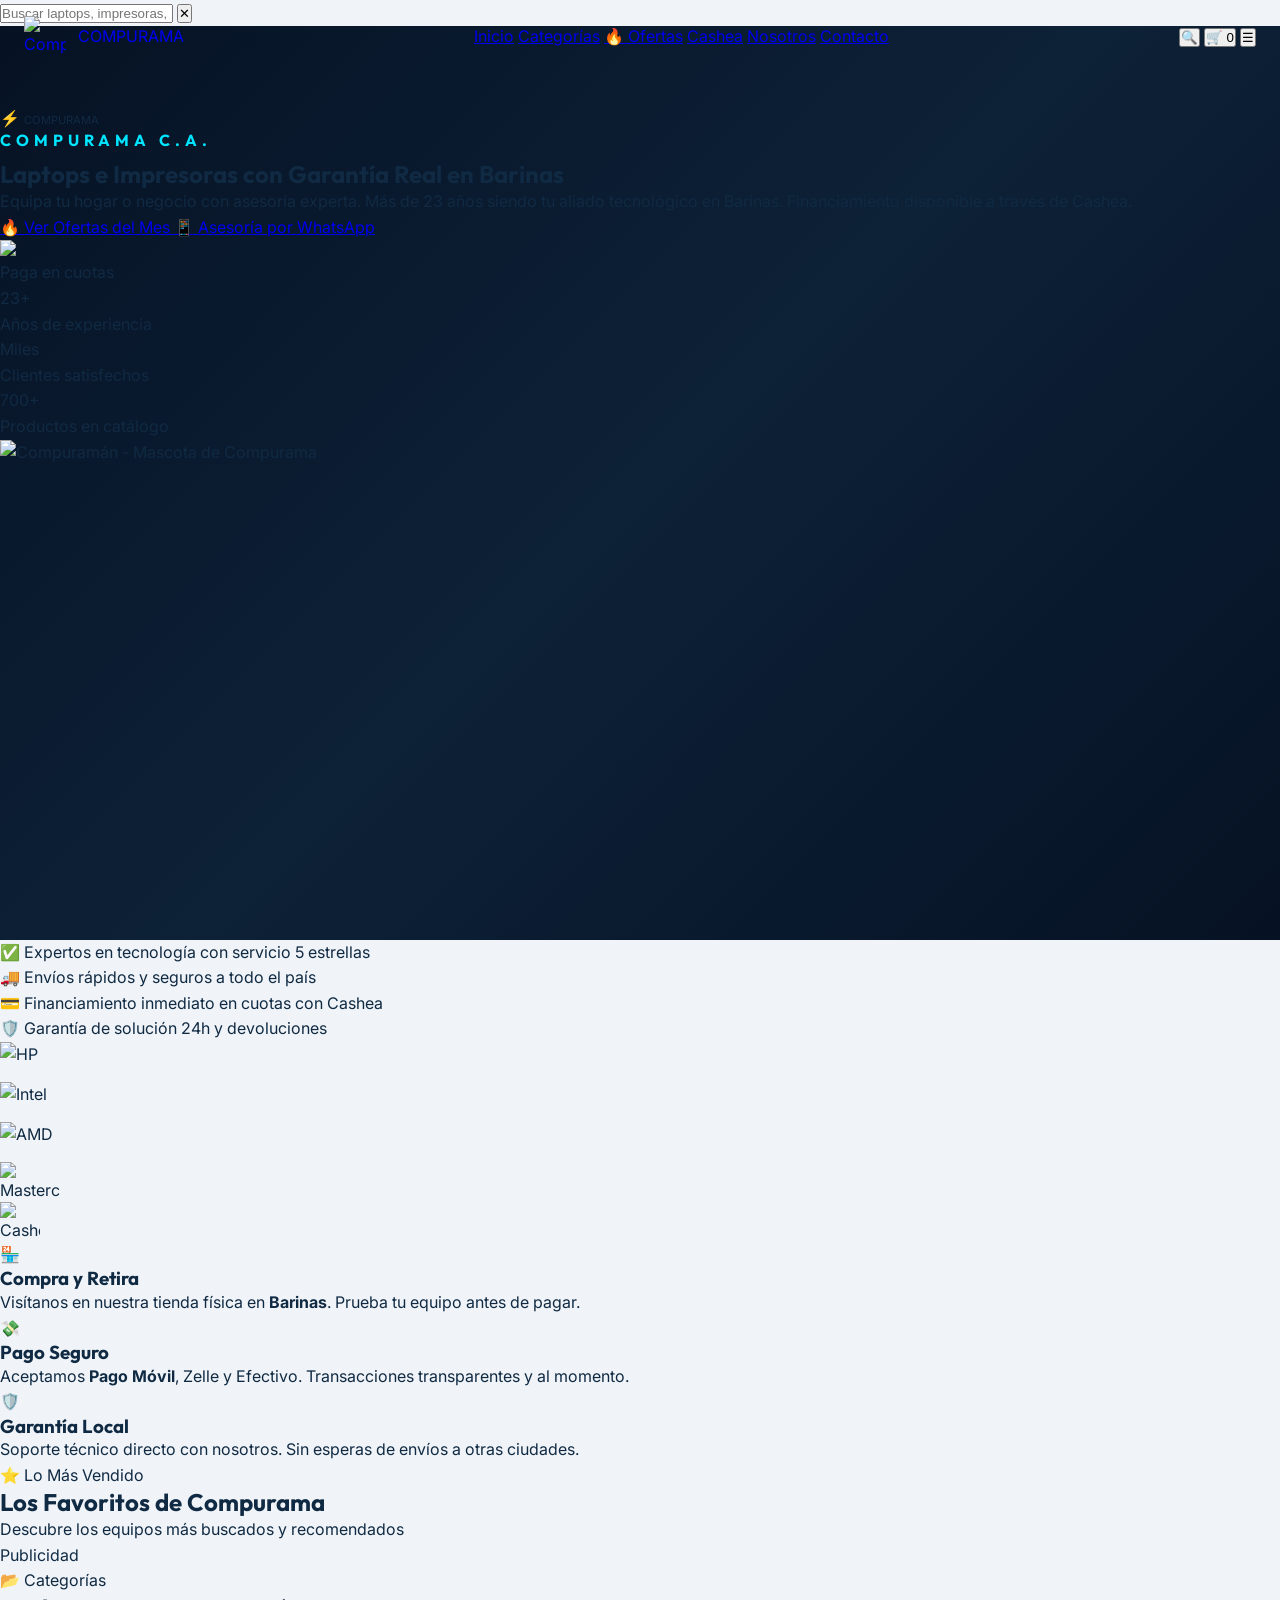
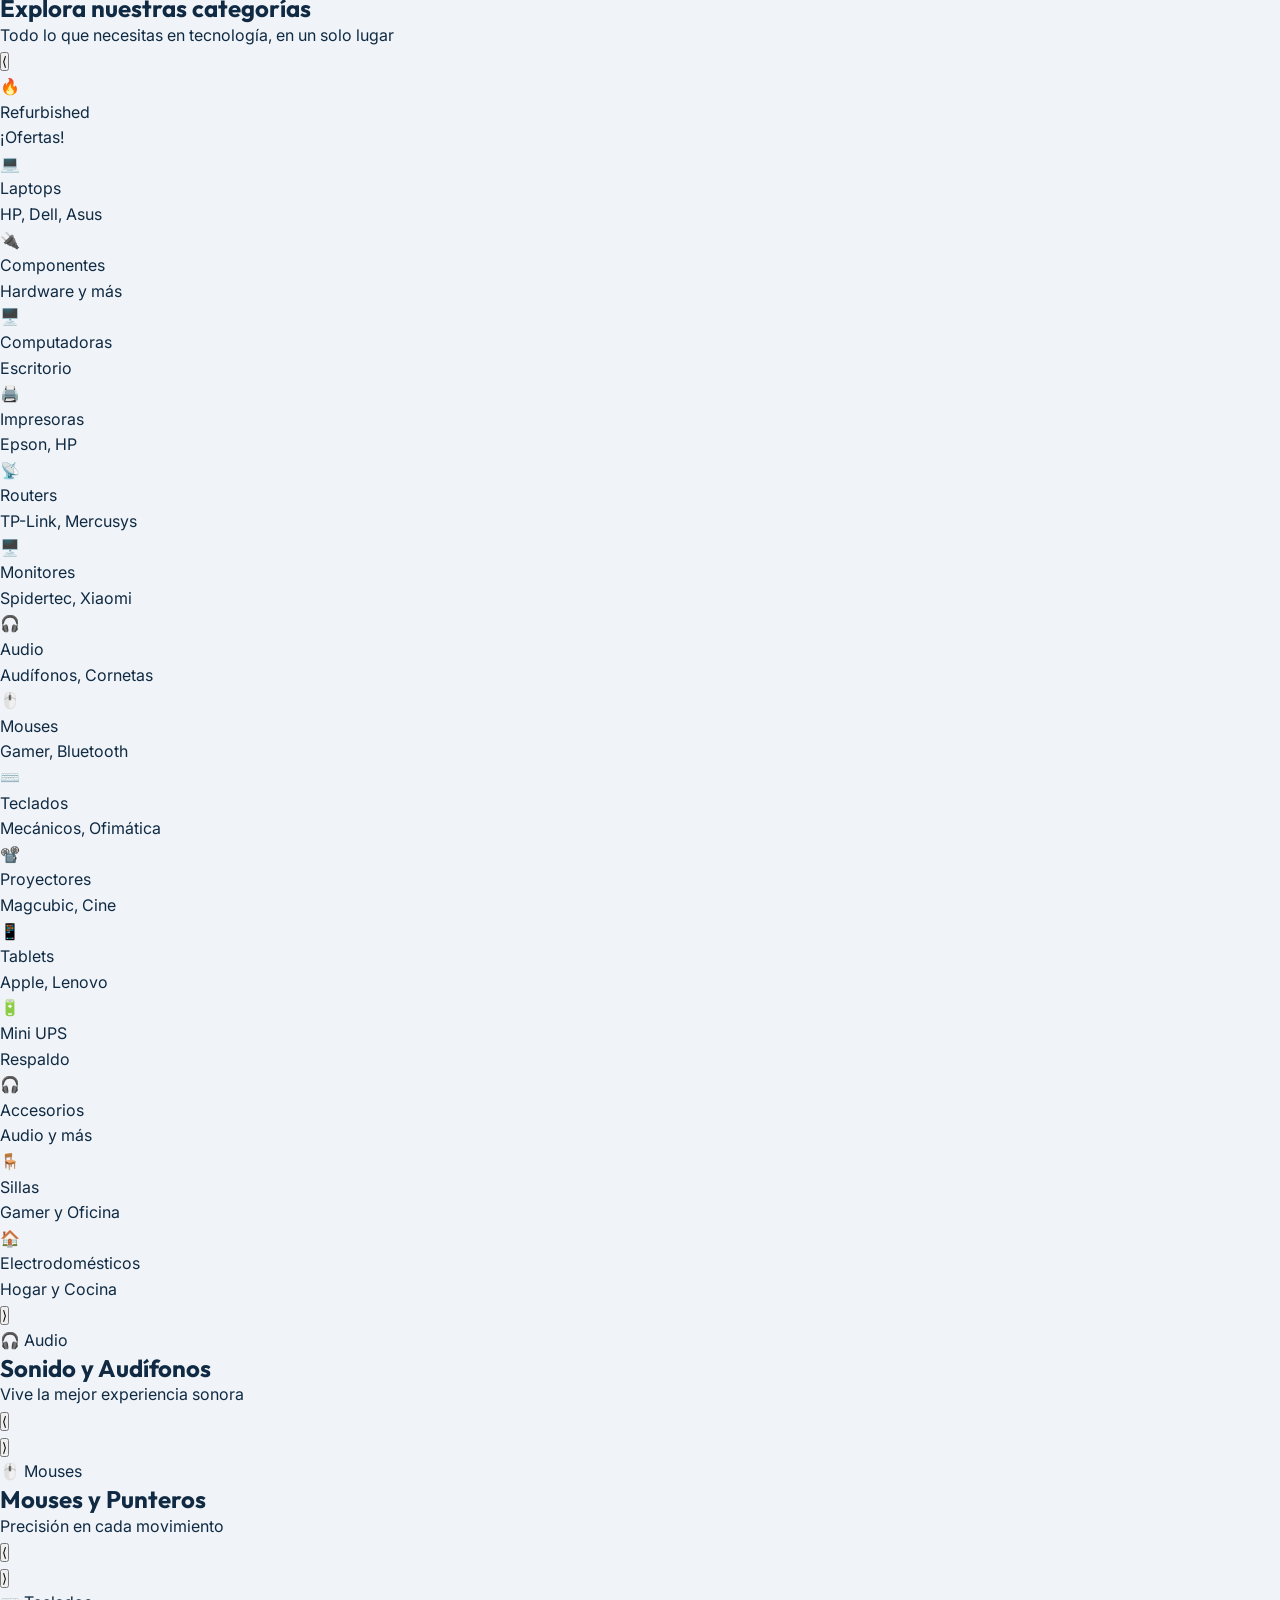
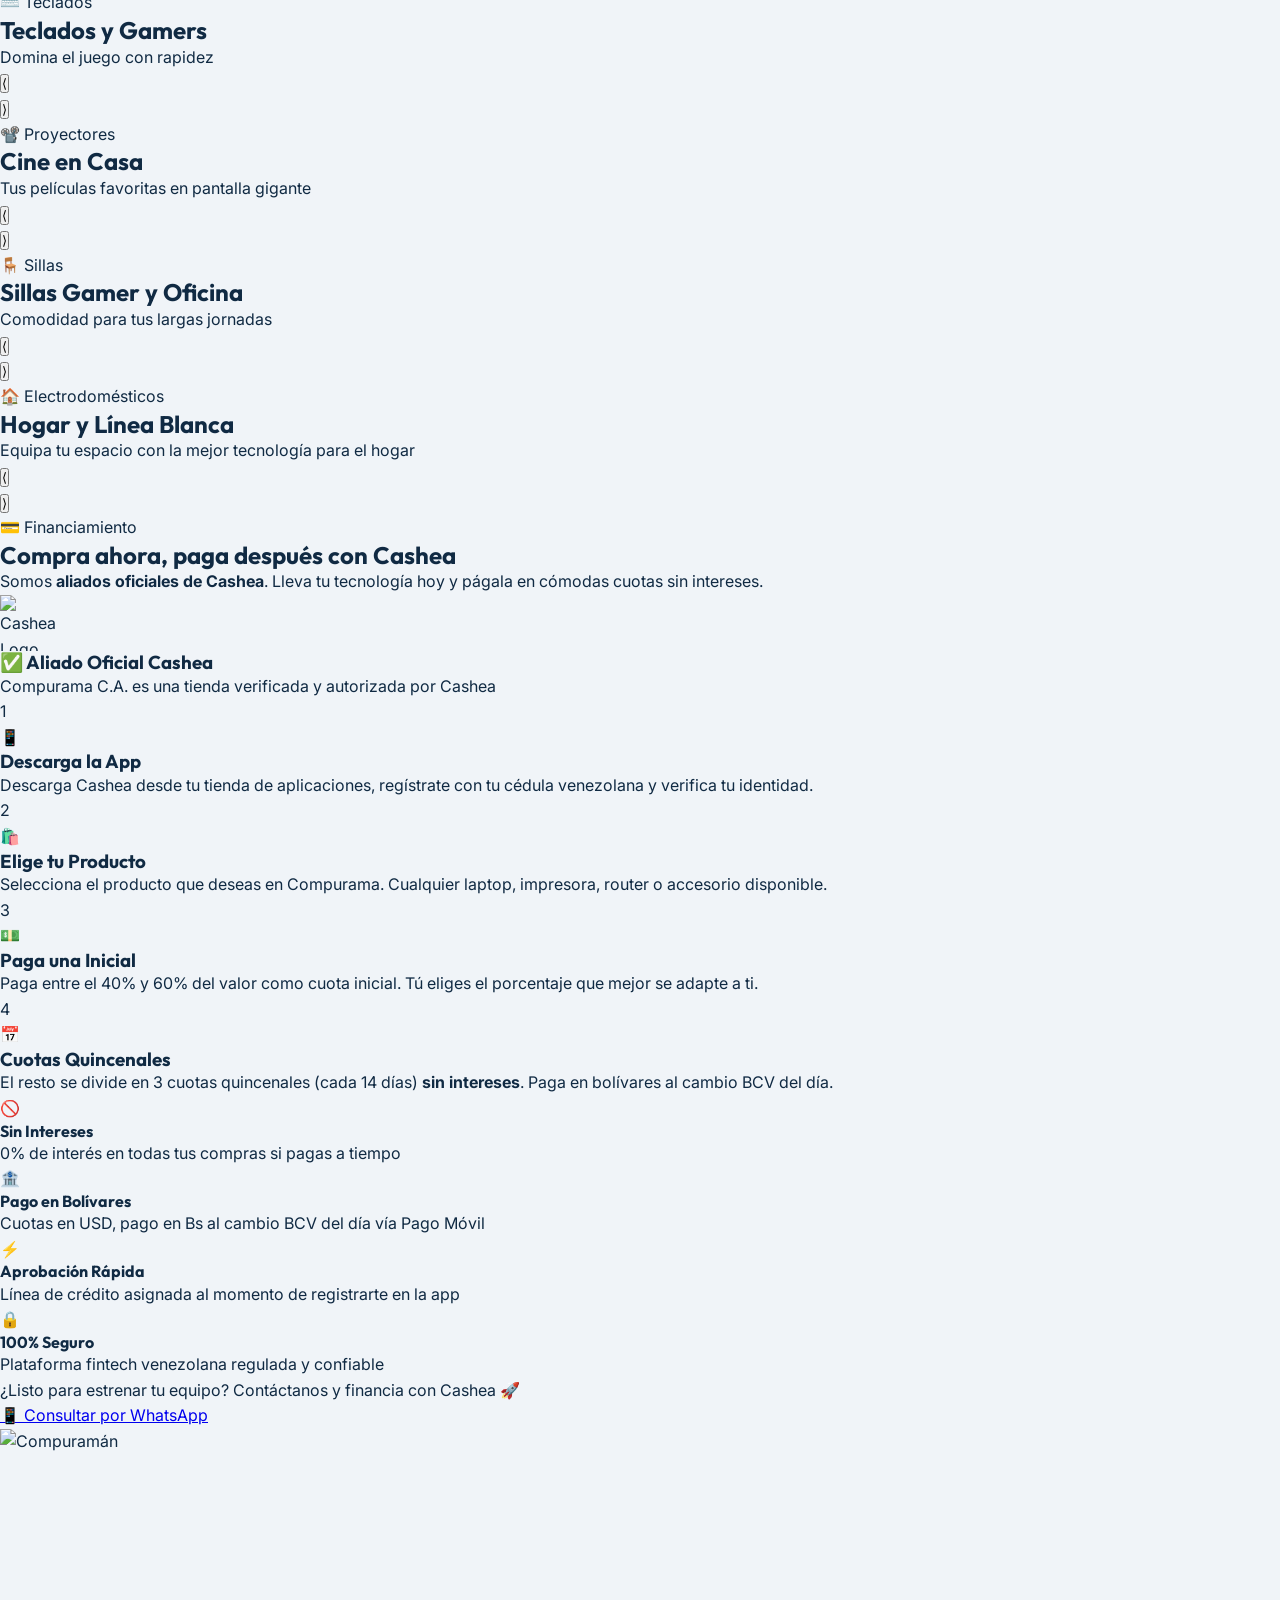
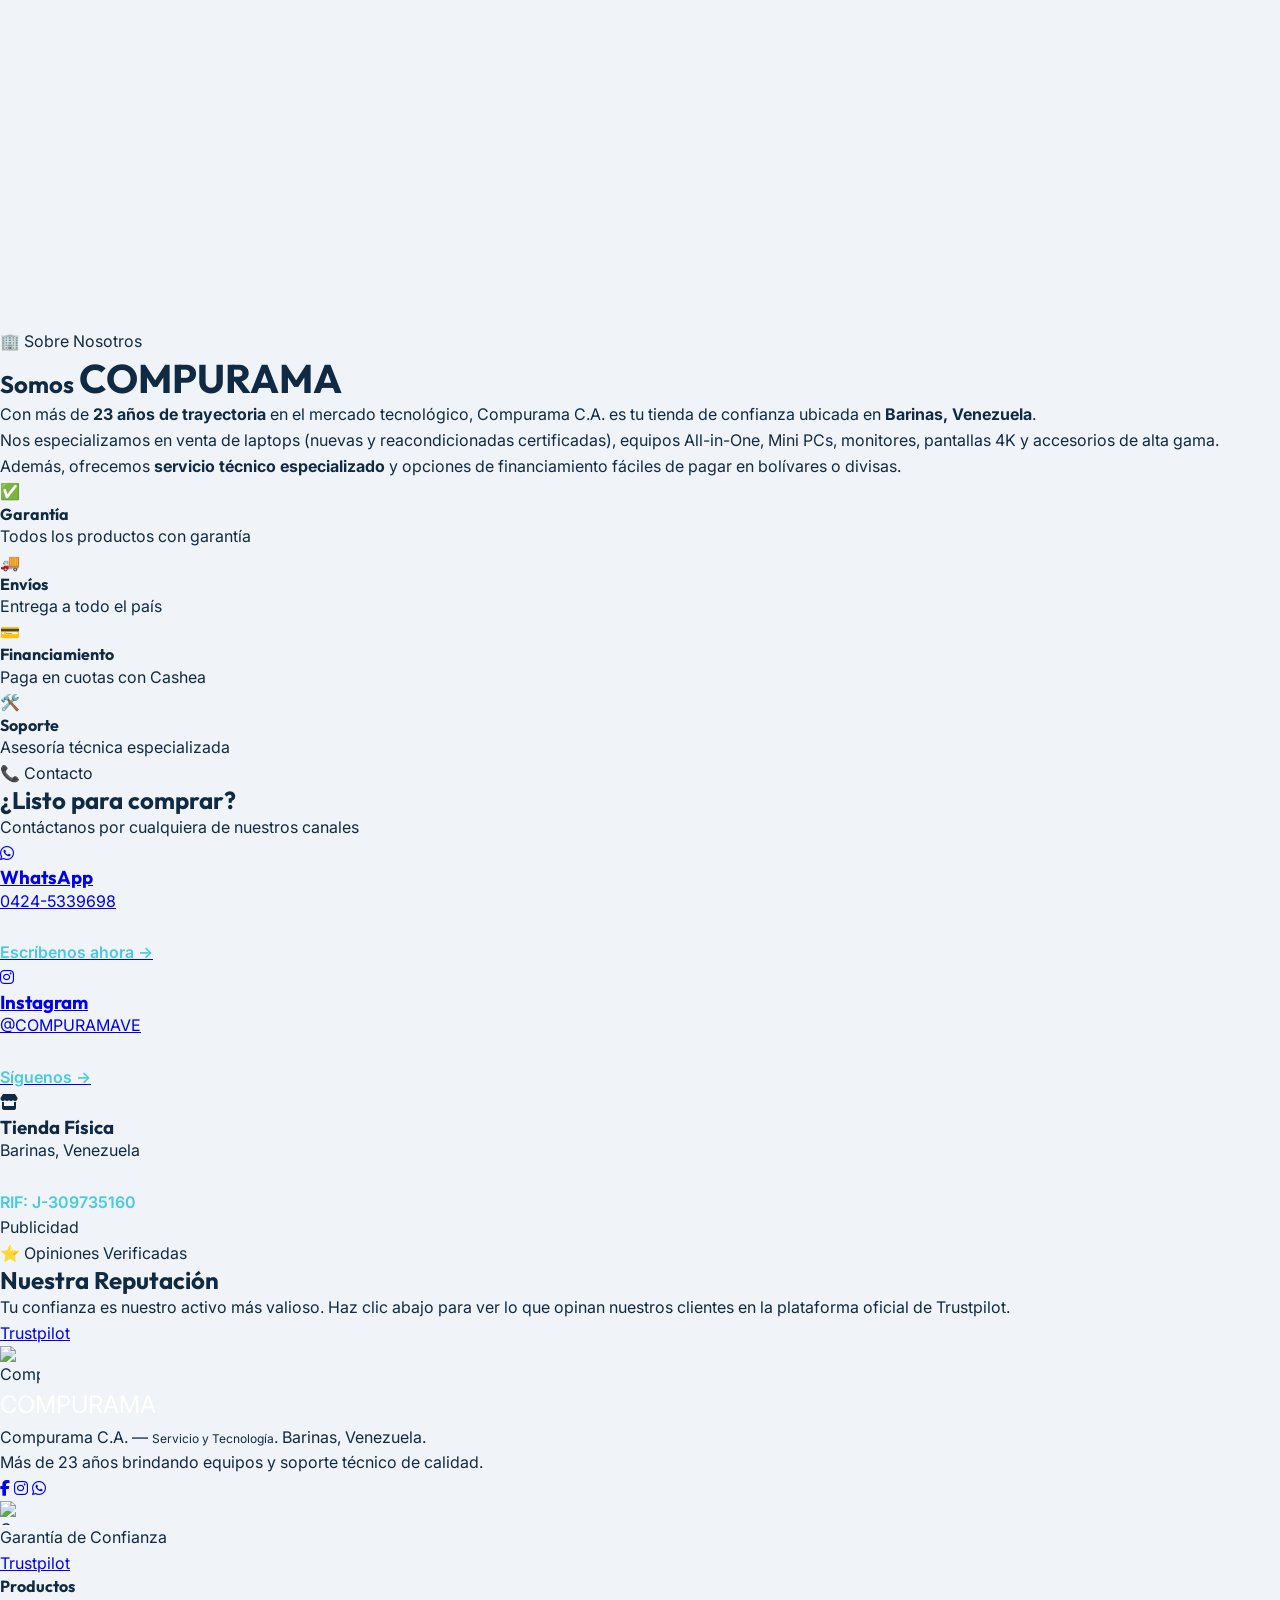
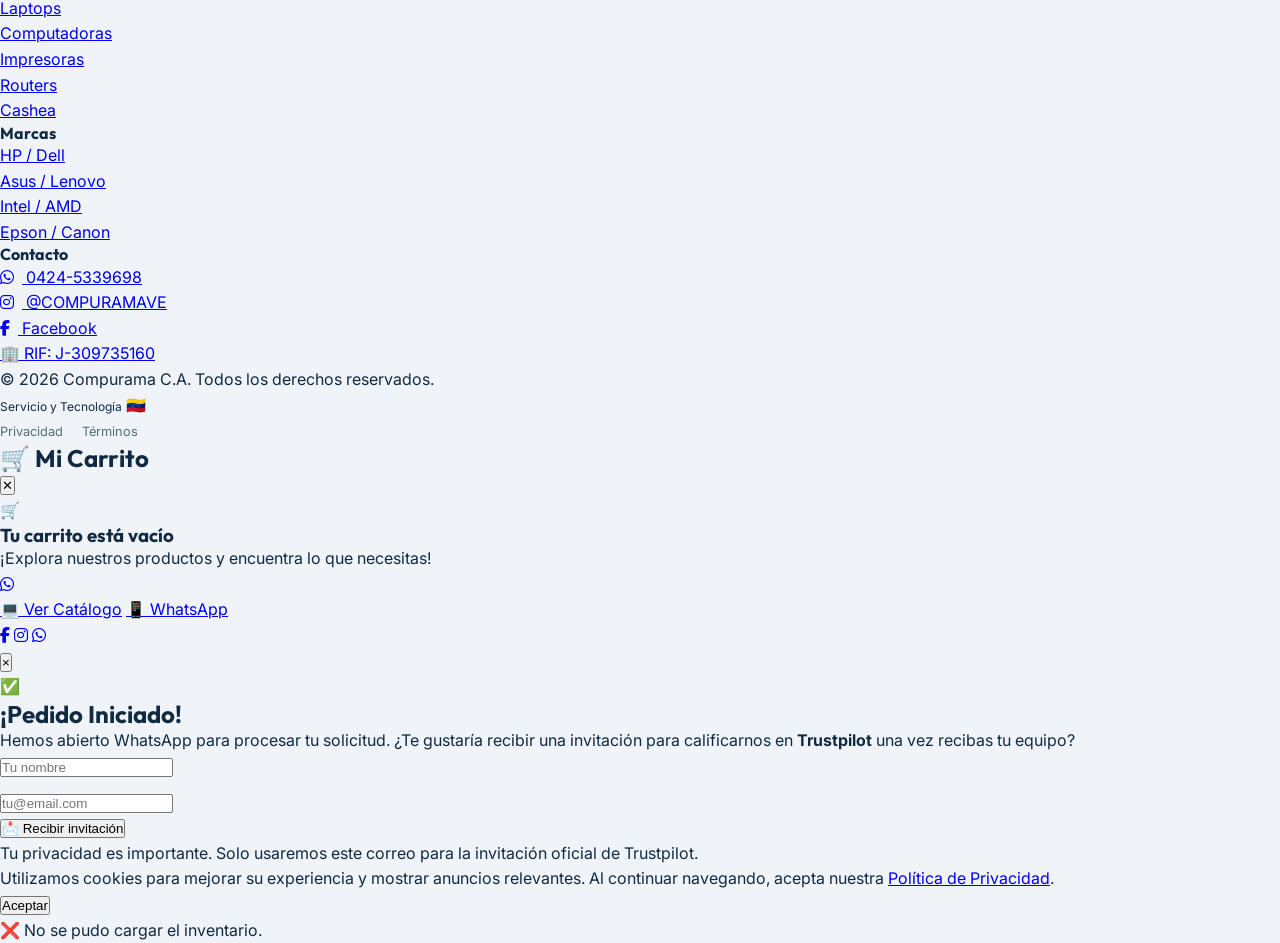
==== index.html @ 6e1dac06 "Eliminar opcion de Armar PC" ====
<!DOCTYPE html>
<html lang="es">

<head>
  <meta charset="UTF-8">
  <meta name="google-adsense-account" content="ca-pub-1525892082687811">
  <meta name="viewport" content="width=device-width, initial-scale=1.0">

  <!-- Preconnect: Speed optimization -->
  <link rel="preconnect" href="https://fonts.googleapis.com">
  <link rel="preconnect" href="https://fonts.gstatic.com" crossorigin>
  <link rel="preconnect" href="https://docs.google.com">
  <link rel="dns-prefetch" href="https://www.googletagmanager.com">
  <link rel="dns-prefetch" href="https://cdnjs.cloudflare.com">

  <title>Compurama C.A. | Laptops, Impresoras y Tecnología en Barinas</title>

  <!-- HTTPS is enforced by GitHub Pages — no JS redirect needed -->

  <meta name="description"
    content="Compurama C.A. - Tienda de tecnología en Barinas, Venezuela. Laptops, impresoras, routers y accesorios con garantía. Financiamiento con Cashea.">
  <meta name="keywords"
    content="Compurama, laptops Barinas, impresoras Venezuela, routers, tecnología, laptops reacondicionadas, Cashea Barinas, servicio técnico computadoras, tienda tecnología Barinas">
  <meta name="author" content="Compurama C.A.">
  <meta name="geo.region" content="VE-E">
  <meta name="geo.placename" content="Barinas">
  <meta name="theme-color" content="#061224">

  <!-- Open Graph / Social Media -->
  <meta property="og:type" content="website">
  <meta property="og:url" content="https://compuramave.github.io/inicio/">
  <meta property="og:title" content="Compurama C.A. | Laptops, Impresoras y Tecnología en Barinas">
  <meta property="og:description"
    content="Laptops, impresoras y financiamiento Cashea. Tu aliado tecnológico en Barinas, Venezuela.">
  <meta property="og:image" content="https://compuramave.github.io/inicio/media/logo.png">
  <meta property="og:locale" content="es_VE">
  <meta property="og:site_name" content="Compurama C.A.">

  <!-- SEO / Canonical / Language -->
  <link rel="canonical" href="https://compuramave.github.io/inicio/">
  <link rel="alternate" hreflang="es" href="https://compuramave.github.io/inicio/">
  <meta name="robots" content="index, follow, max-image-preview:large">

  <!-- Schema.org / Local Business (Expanded) -->
  <script type="application/ld+json">
  {
    "@context": "https://schema.org",
    "@type": "LocalBusiness",
    "name": "Compurama C.A.",
    "alternateName": "Compurama",
    "description": "Tienda de tecnología en Barinas, Venezuela. Venta de laptops nuevas y reacondicionadas, impresoras, routers, monitores, tablets y accesorios. Financiamiento con Cashea y servicio técnico especializado.",
    "image": "https://compuramave.github.io/inicio/media/logo.png",
    "@id": "https://compuramave.github.io/inicio/",
    "url": "https://compuramave.github.io/inicio/",
    "telephone": "+584245339698",
    "priceRange": "$$",
    "currenciesAccepted": "USD, VES",
    "paymentAccepted": "Efectivo, Pago Móvil, Cashea, Mastercard",
    "openingHours": "Mo-Fr 08:00-17:00, Sa 08:00-12:00",
    "areaServed": {
      "@type": "Country",
      "name": "Venezuela"
    },
    "address": {
      "@type": "PostalAddress",
      "streetAddress": "Barinas",
      "addressLocality": "Barinas",
      "addressRegion": "Barinas",
      "addressCountry": "VE"
    },
    "geo": {
      "@type": "GeoCoordinates",
      "latitude": 8.6226,
      "longitude": -70.2339
    },
    "sameAs": [
      "https://instagram.com/compuramave",
      "https://wa.me/584245339698"
    ]
  }
  </script>

  <!-- Schema.org / WebSite with SearchAction -->
  <script type="application/ld+json">
  {
    "@context": "https://schema.org",
    "@type": "WebSite",
    "name": "Compurama C.A.",
    "url": "https://compuramave.github.io/inicio/",
    "potentialAction": {
      "@type": "SearchAction",
      "target": "https://compuramave.github.io/inicio/?q={search_term_string}",
      "query-input": "required name=search_term_string"
    }
  }
  </script>

  <!-- Critical CSS: Inline above-the-fold styles for instant render -->
  <style>
    /* Inline critical: fonts fallback, loader, navbar, hero shell */
    :root {
      --primary: #061224;
      --accent: #0047AB;
      --cyan: #00E5FF;
      --cyan-light: #48cae4;
      --white: #ffffff;
      --gray-100: #f0f4f8;
      --gray-200: #d9e2ec;
      --gray-300: #bcccdc;
      --gray-500: #546e7a;
      --gradient-brand: linear-gradient(135deg, #0047AB 0%, #00E5FF 100%);
      --transition: all 0.3s cubic-bezier(0.4, 0, 0.2, 1);
    }
    *, *::before, *::after { box-sizing: border-box; margin: 0; padding: 0; }
    html { scroll-behavior: smooth; scroll-padding-top: 80px; }
    body { font-family: 'Inter', -apple-system, BlinkMacSystemFont, 'Segoe UI', sans-serif; background: var(--gray-100); color: #102a43; line-height: 1.6; overflow-x: hidden; }
    h1,h2,h3,h4,h5,h6 { font-family: 'Outfit', -apple-system, sans-serif; line-height: 1.2; }
    img { max-width: 100%; height: auto; display: block; }
    .global-loader { position: fixed; inset: 0; background: var(--white); z-index: 9999; display: flex; flex-direction: column; align-items: center; justify-content: center; gap: 20px; }
    .spinner { width: 50px; height: 50px; border: 5px solid var(--gray-200); border-top-color: var(--accent); border-radius: 50%; animation: spin 1s linear infinite; }
    @keyframes spin { to { transform: rotate(360deg); } }
    .global-loader p { color: #334e68; font-weight: 600; letter-spacing: 1px; }
    .navbar { position: fixed; top: 0; left: 0; width: 100%; z-index: 1000; background: transparent; transition: var(--transition); }
    .navbar .container { padding: 16px 24px; display: flex; align-items: center; justify-content: space-between; max-width: 1280px; margin: 0 auto; }
    .nav-logo { display: flex; align-items: center; gap: 12px; text-decoration: none; }
    .nav-logo img { height: 42px; }
    .hero { min-height: 100vh; display: flex; align-items: center; background: linear-gradient(135deg, var(--primary) 0%, #0d2137 50%, var(--primary) 100%); padding-top: 80px; }
  </style>

  <!-- Main stylesheet: loaded non-blocking with preload -->
  <link rel="preload" href="styles.css" as="style" onload="this.onload=null;this.rel='stylesheet'">
  <noscript><link rel="stylesheet" href="styles.css"></noscript>

  <link rel="icon" type="image/png" href="media/favicon.png">
  <link rel="apple-touch-icon" href="media/favicon.png">

  <!-- Google Fonts: Non-blocking preload (moved from CSS @import) -->
  <link rel="preload" href="https://fonts.googleapis.com/css2?family=Inter:wght@300;400;500;600;700;800;900&family=Outfit:wght@400;500;600;700;800&display=swap" as="style" onload="this.onload=null;this.rel='stylesheet'">
  <noscript><link rel="stylesheet" href="https://fonts.googleapis.com/css2?family=Inter:wght@300;400;500;600;700;800;900&family=Outfit:wght@400;500;600;700;800&display=swap"></noscript>

  <!-- FontAwesome: Deferred load (only used for ~5 footer icons) -->
  <link rel="preload" href="https://cdnjs.cloudflare.com/ajax/libs/font-awesome/6.5.1/css/all.min.css" as="style" onload="this.onload=null;this.rel='stylesheet'">
  <noscript><link rel="stylesheet" href="https://cdnjs.cloudflare.com/ajax/libs/font-awesome/6.5.1/css/all.min.css"></noscript>

  <!-- Google Analytics (async — non-blocking) -->
  <script async src="https://www.googletagmanager.com/gtag/js?id=G-2EP0XH6XEY"></script>
  <script>
    window.dataLayer = window.dataLayer || [];
    function gtag() { dataLayer.push(arguments); }
    gtag('js', new Date());
    gtag('config', 'G-2EP0XH6XEY');
  </script>

  <!-- Google AdSense: defer to not block rendering -->
  <script defer src="https://pagead2.googlesyndication.com/pagead/js/adsbygoogle.js?client=ca-pub-1525892082687811"
    crossorigin="anonymous"></script>
  <!-- Trustpilot Integration (JS Invitations) -->
  <script>
    (function(w,d,s,r,n){w.TrustpilotObject=n;w[n]=w[n]||function(){(w[n].q=w[n].q||[]).push(arguments)};
      a=d.createElement(s);a.async=1;a.src=r;a.type='text/java'+s;f=d.getElementsByTagName(s)[0];
      f.parentNode.insertBefore(a,f)})(window,document,'script', 'https://invitejs.trustpilot.com/tp.min.js', 'tp');
      tp('register', 'd6ALY1O827zoCVwF');
  </script>

  <!-- Trustpilot Bootstrap (Widgets) -->
  <script type="text/javascript" src="//widget.trustpilot.com/bootstrap/v5/tp.widget.bootstrap.min.js" async></script>
</head>

<body>

  <!-- Noscript fallback for SEO crawlers -->
  <noscript>
    <div style="padding:40px;text-align:center;font-family:sans-serif;">
      <h1>Compurama C.A. — Laptops, Impresoras y Tecnología en Barinas</h1>
      <p>Venta de laptops, impresoras, routers y accesorios tecnológicos en Barinas, Venezuela. Financiamiento con
        Cashea.</p>
      <p>Contacto: <a href="https://wa.me/584245339698">0424-5339698</a> | <a
          href="https://instagram.com/compuramave">@compuramave</a></p>
    </div>
  </noscript>


  <!-- ===== SEARCH BAR ===== -->
  <div class="search-bar">
    <div class="container" style="position: relative;">
      <input type="text" placeholder="Buscar laptops, impresoras, marcas..." id="search-input">
      <button class="search-close">✕</button>
      <div id="search-results" class="search-results"></div>
    </div>
  </div>

  <!-- ===== GLOBAL LOADER ===== -->
  <div id="loader" class="global-loader">
    <div class="spinner"></div>
    <p>Cargando inventario actualizado...</p>
  </div>

  <!-- ===== NAVBAR ===== -->
  <nav class="navbar" id="navbar">
    <div class="container">
      <a href="#" class="nav-logo">
        <img src="media/logo.png" alt="Compurama Logo" width="42" height="42">
        <span class="brand-name font-primary">COMPURAMA</span>
      </a>
      <div class="nav-links" id="nav-links">
        <a href="#inicio" class="active">Inicio</a>
        <a href="#categorias">Categorías</a>

        <a href="#cat-refurbished" class="nav-ofertas" onclick="trackEvent('click_ofertas')">🔥 Ofertas</a>
        <a href="#cashea">Cashea</a>
        <a href="#nosotros">Nosotros</a>
        <a href="#contacto">Contacto</a>
      </div>
      <div class="nav-actions">
        <button class="search-toggle" title="Buscar">🔍</button>
        <button class="cart-toggle" title="Carrito">
          🛒
          <span class="cart-count">0</span>
        </button>
        <button class="mobile-toggle" aria-label="Menú">☰</button>
      </div>
    </div>
  </nav>

  <main>
    <div id="view-main">

    <!-- ===== HERO ===== -->
    <section class="hero" id="inicio">
      <div class="container">
        <div class="hero-grid">
          <div class="hero-content">
            <div class="hero-badge">
              <span>⚡</span> <span class="font-secondary" style="font-size:0.7rem; margin-right:4px;">COMPURAMA</span>
            </div>
            <h1>
              <span class="font-primary"
                style="color: var(--cyan); display: block; font-size: 1rem; letter-spacing: 5px; margin-bottom: 10px;">COMPURAMA
                C.A.</span>
              Laptops e Impresoras con
              <span class="gradient-text">Garantía Real</span>
              en Barinas
            </h1>
            <p>
              Equipa tu hogar o negocio con asesoría experta. Más de 23 años siendo tu aliado tecnológico en Barinas.
              Financiamiento disponible a través de Cashea.
            </p>
            <div class="hero-buttons">
              <a href="#destacados" class="btn btn-primary">
                🔥 Ver Ofertas del Mes
              </a>
              <a href="https://wa.me/584245339698?text=Hola%20Compurama!%20Necesito%20asesor%C3%ADa%20sobre%20un%20equipo"
                target="_blank" class="btn btn-outline" onclick="trackEvent('whatsapp_contact', { location: 'hero' })">
                📱 Asesoría por WhatsApp
              </a>
              <div class="cashea-hero-badge">
                <img src="media/cashea logo.jpg" alt="Cashea" width="20" height="20">
                <span>Paga en cuotas</span>
              </div>
            </div>

            <div class="hero-stats">
              <div class="stat-item">
                <div class="stat-number">23+</div>
                <div class="stat-label">Años de experiencia</div>
              </div>
              <div class="stat-item">
                <div class="stat-number">Miles</div>
                <div class="stat-label">Clientes satisfechos</div>
              </div>
              <div class="stat-item">
                <div class="stat-number">700+</div>
                <div class="stat-label">Productos en catálogo</div>
              </div>
            </div>
          </div>
          <div class="hero-image">
            <img src="media/compuraman mascota fondo blanco.png" alt="Compuramán - Mascota de Compurama"
              width="400" height="500" fetchpriority="high">
          </div>
        </div>
      </div>
    </section>

    <!-- ===== TRUST BAR ===== -->
    <section class="trust-bar">
      <div class="container">
        <div class="trust-items">
          <div class="trust-item"><span class="trust-icon">✅</span> Expertos en tecnología con servicio 5 estrellas
          </div>
          <div class="trust-item"><span class="trust-icon">🚚</span> Envíos rápidos y seguros a todo el país</div>
          <div class="trust-item"><span class="trust-icon">💳</span> Financiamiento inmediato en cuotas con Cashea</div>
          <div class="trust-item"><span class="trust-icon">🛡️</span> Garantía de solución 24h y devoluciones</div>
        </div>
      </div>
    </section>

    <!-- ===== BRAND PARTNERS ===== -->
    <section class="brand-partners reveal">
      <div class="container">
        <div class="partners-flex">
          <img src="media/hp logo.png" alt="HP" title="HP Partner" loading="lazy" width="60" height="40" decoding="async">
          <img src="media/intel logo.png" alt="Intel" title="Intel Technology" loading="lazy" width="60" height="40" decoding="async">
          <img src="media/amd logo.png" alt="AMD" title="AMD Partner" loading="lazy" width="60" height="40" decoding="async">
          <img src="media/Mastercard-logo.svg.png" alt="Mastercard" title="Pagos con Mastercard" loading="lazy" width="60" height="40" decoding="async">
          <img src="media/cashea logo.jpg" alt="Cashea" title="Financiamiento con Cashea" loading="lazy" width="40" height="40" decoding="async">
        </div>
      </div>
    </section>

    <!-- ===== TRUST PROCESS SECTION ===== -->
    <section class="trust-process reveal">
      <div class="container">
        <div class="process-grid">
          <div class="process-card">
            <div class="process-icon">🏪</div>
            <h3>Compra y Retira</h3>
            <p>Visítanos en nuestra tienda física en <strong>Barinas</strong>. Prueba tu equipo antes de pagar.</p>
          </div>
          <div class="process-card">
            <div class="process-icon">💸</div>
            <h3>Pago Seguro</h3>
            <p>Aceptamos <strong>Pago Móvil</strong>, Zelle y Efectivo. Transacciones transparentes y al momento.</p>
          </div>
          <div class="process-card">
            <div class="process-icon">🛡️</div>
            <h3>Garantía Local</h3>
            <p>Soporte técnico directo con nosotros. Sin esperas de envíos a otras ciudades.</p>
          </div>
        </div>
      </div>
    </section>

    <!-- ===== FEED PRINCIPAL (SOPA DE PRODUCTOS) ===== -->
    <section class="products" id="feed-principal">
      <div class="container">
        <div class="section-header reveal">
          <div class="section-tag">⭐ Lo Más Vendido</div>
          <h2>Los Favoritos de Compurama</h2>
          <p>Descubre los equipos más buscados y recomendados</p>
        </div>
        <div class="products-grid" id="home-feed-grid">
          <!-- Products injected by JS -->
        </div>
      </div>
    </section>

    <!-- ===== ESPACIO PUBLICITARIO 1 ===== -->
    <section class="ad-banner-section">
      <div class="container">
        <span class="ad-label">Publicidad</span>
        <ins class="adsbygoogle" style="display:block" data-ad-client="ca-pub-1525892082687811"
          data-ad-slot="TU_CODIGO_AQUI" data-ad-format="auto" data-full-width-responsive="true"></ins>
        <script>
          (adsbygoogle = window.adsbygoogle || []).push({});
        </script>
      </div>
    </section>

    <!-- ===== CATEGORIES ===== -->
    <section class="categories" id="categorias">
      <div class="container">
        <div class="section-header reveal">
          <div class="section-tag">📂 Categorías</div>
          <h2>Explora nuestras categorías</h2>
          <p>Todo lo que necesitas en tecnología, en un solo lugar</p>
        </div>
        <div class="carousel-container reveal">
          <button class="carousel-btn prev-btn" aria-label="Anterior">⟨</button>
          <div class="carousel-track-wrapper">
            <div class="carousel-track">
              <div class="category-card" onclick="scrollToSection('refurbished')">
                <div class="category-icon category-icon-fire">🔥</div>
                <span class="category-title">Refurbished</span>
                <p>¡Ofertas!</p>
              </div>
              <div class="category-card" onclick="scrollToSection('laptops')">
                <div class="category-icon">💻</div>
                <span class="category-title">Laptops</span>
                <p>HP, Dell, Asus</p>
              </div>

              <div class="category-card" onclick="scrollToSection('componentes')">
                <div class="category-icon">🔌</div>
                <span class="category-title">Componentes</span>
                <p>Hardware y más</p>
              </div>
              <div class="category-card" onclick="scrollToSection('pc')">
                <div class="category-icon">🖥️</div>
                <span class="category-title">Computadoras</span>
                <p>Escritorio</p>
              </div>
              <div class="category-card" onclick="scrollToSection('impresoras')">
                <div class="category-icon">🖨️</div>
                <span class="category-title">Impresoras</span>
                <p>Epson, HP</p>
              </div>
              <div class="category-card" onclick="scrollToSection('routers')">
                <div class="category-icon">📡</div>
                <span class="category-title">Routers</span>
                <p>TP-Link, Mercusys</p>
              </div>
              <div class="category-card" onclick="scrollToSection('monitores')">
                <div class="category-icon">🖥️</div>
                <span class="category-title">Monitores</span>
                <p>Spidertec, Xiaomi</p>
              </div>
              <div class="category-card" onclick="scrollToSection('audio')">
                <div class="category-icon">🎧</div>
                <span class="category-title">Audio</span>
                <p>Audífonos, Cornetas</p>
              </div>
              <div class="category-card" onclick="scrollToSection('mouses')">
                <div class="category-icon">🖱️</div>
                <span class="category-title">Mouses</span>
                <p>Gamer, Bluetooth</p>
              </div>
              <div class="category-card" onclick="scrollToSection('teclados')">
                <div class="category-icon">⌨️</div>
                <span class="category-title">Teclados</span>
                <p>Mecánicos, Ofimática</p>
              </div>
              <div class="category-card" onclick="scrollToSection('proyectores')">
                <div class="category-icon">📽️</div>
                <span class="category-title">Proyectores</span>
                <p>Magcubic, Cine</p>
              </div>
              <div class="category-card" onclick="scrollToSection('tablets')">
                <div class="category-icon">📱</div>
                <span class="category-title">Tablets</span>
                <p>Apple, Lenovo</p>
              </div>
              <div class="category-card" onclick="scrollToSection('ups')">
                <div class="category-icon">🔋</div>
                <span class="category-title">Mini UPS</span>
                <p>Respaldo</p>
              </div>
              <div class="category-card" onclick="scrollToSection('accesorios')">
                <div class="category-icon">🎧</div>
                <span class="category-title">Accesorios</span>
                <p>Audio y más</p>
              </div>
              <div class="category-card" onclick="scrollToSection('sillas')">
                <div class="category-icon">🪑</div>
                <span class="category-title">Sillas</span>
                <p>Gamer y Oficina</p>
              </div>
              <div class="category-card" onclick="scrollToSection('electrodomesticos')">
                <div class="category-icon">🏠</div>
                <span class="category-title">Electrodomésticos</span>
                <p>Hogar y Cocina</p>
              </div>
            </div>
          </div>
          <button class="carousel-btn next-btn" aria-label="Siguiente">⟩</button>
        </div>
      </div>
    </section>

    </section>

    <!-- ===== CASHEA SECTION ===== -->
    <!-- ===== AUDIO ===== -->
    <section class="products" id="audio">
      <div class="container">
        <div class="section-header reveal">
          <div class="section-tag">🎧 Audio</div>
          <h2>Sonido y Audífonos</h2>
          <p>Vive la mejor experiencia sonora</p>
        </div>
        <div class="carousel-container reveal">
          <button class="carousel-btn prev-btn" aria-label="Anterior">⟨</button>
          <div class="carousel-track-wrapper">
            <div class="carousel-track" data-section="audio"></div>
          </div>
          <button class="carousel-btn next-btn" aria-label="Siguiente">⟩</button>
        </div>
      </div>
    </section>

    <!-- ===== MOUSES ===== -->
    <section class="products products-dark" id="mouses">
      <div class="container">
        <div class="section-header reveal">
          <div class="section-tag">🖱️ Mouses</div>
          <h2>Mouses y Punteros</h2>
          <p>Precisión en cada movimiento</p>
        </div>
        <div class="carousel-container reveal">
          <button class="carousel-btn prev-btn" aria-label="Anterior">⟨</button>
          <div class="carousel-track-wrapper">
            <div class="carousel-track" data-section="mouses"></div>
          </div>
          <button class="carousel-btn next-btn" aria-label="Siguiente">⟩</button>
        </div>
      </div>
    </section>

    <!-- ===== TECLADOS ===== -->
    <section class="products" id="teclados">
      <div class="container">
        <div class="section-header reveal">
          <div class="section-tag">⌨️ Teclados</div>
          <h2>Teclados y Gamers</h2>
          <p>Domina el juego con rapidez</p>
        </div>
        <div class="carousel-container reveal">
          <button class="carousel-btn prev-btn" aria-label="Anterior">⟨</button>
          <div class="carousel-track-wrapper">
            <div class="carousel-track" data-section="teclados"></div>
          </div>
          <button class="carousel-btn next-btn" aria-label="Siguiente">⟩</button>
        </div>
      </div>
    </section>

    <!-- ===== PROYECTORES ===== -->
    <section class="products products-dark" id="proyectores">
      <div class="container">
        <div class="section-header reveal">
          <div class="section-tag">📽️ Proyectores</div>
          <h2>Cine en Casa</h2>
          <p>Tus películas favoritas en pantalla gigante</p>
        </div>
        <div class="carousel-container reveal">
          <button class="carousel-btn prev-btn" aria-label="Anterior">⟨</button>
          <div class="carousel-track-wrapper">
            <div class="carousel-track" data-section="proyectores"></div>
          </div>
          <button class="carousel-btn next-btn" aria-label="Siguiente">⟩</button>
        </div>
      </div>
    </section>

    <!-- ===== SILLAS ===== -->
    <section class="products" id="sillas">
      <div class="container">
        <div class="section-header reveal">
          <div class="section-tag">🪑 Sillas</div>
          <h2>Sillas Gamer y Oficina</h2>
          <p>Comodidad para tus largas jornadas</p>
        </div>
        <div class="carousel-container reveal">
          <button class="carousel-btn prev-btn" aria-label="Anterior">⟨</button>
          <div class="carousel-track-wrapper">
            <div class="carousel-track" data-section="sillas"></div>
          </div>
          <button class="carousel-btn next-btn" aria-label="Siguiente">⟩</button>
        </div>
      </div>
    </section>

    <!-- ===== ELECTRODOMESTICOS ===== -->
    <section class="products products-dark" id="electrodomesticos">
      <div class="container">
        <div class="section-header reveal">
          <div class="section-tag">🏠 Electrodomésticos</div>
          <h2>Hogar y Línea Blanca</h2>
          <p>Equipa tu espacio con la mejor tecnología para el hogar</p>
        </div>
        <div class="carousel-container reveal">
          <button class="carousel-btn prev-btn" aria-label="Anterior">⟨</button>
          <div class="carousel-track-wrapper">
            <div class="carousel-track" data-section="electrodomesticos"></div>
          </div>
          <button class="carousel-btn next-btn" aria-label="Siguiente">⟩</button>
        </div>
      </div>
    </section>

    <section class="cashea-section" id="cashea">
      <div class="container">
        <div class="section-header reveal">
          <div class="section-tag cashea-tag">💳 Financiamiento</div>
          <h2>Compra ahora, paga después con <span class="gradient-text-cashea">Cashea</span></h2>
          <p>Somos <strong>aliados oficiales de Cashea</strong>. Lleva tu tecnología hoy y págala en cómodas cuotas sin
            intereses.</p>
        </div>

        <div class="cashea-partner-badge reveal">
          <img src="media/cashea logo.jpg" alt="Cashea Logo" width="56" height="56" loading="lazy" decoding="async">
          <div>
            <h3>✅ Aliado Oficial Cashea</h3>
            <p>Compurama C.A. es una tienda verificada y autorizada por Cashea</p>
          </div>
        </div>

        <div class="cashea-how-grid">
          <div class="cashea-step reveal">
            <div class="cashea-step-number">1</div>
            <div class="cashea-step-icon">📱</div>
            <h3>Descarga la App</h3>
            <p>Descarga Cashea desde tu tienda de aplicaciones, regístrate con tu cédula venezolana y verifica tu
              identidad.</p>
          </div>
          <div class="cashea-step reveal">
            <div class="cashea-step-number">2</div>
            <div class="cashea-step-icon">🛍️</div>
            <h3>Elige tu Producto</h3>
            <p>Selecciona el producto que deseas en Compurama. Cualquier laptop, impresora, router o accesorio
              disponible.
            </p>
          </div>
          <div class="cashea-step reveal">
            <div class="cashea-step-number">3</div>
            <div class="cashea-step-icon">💵</div>
            <h3>Paga una Inicial</h3>
            <p>Paga entre el 40% y 60% del valor como cuota inicial. Tú eliges el porcentaje que mejor se adapte a ti.
            </p>
          </div>
          <div class="cashea-step reveal">
            <div class="cashea-step-number">4</div>
            <div class="cashea-step-icon">📅</div>
            <h3>Cuotas Quincenales</h3>
            <p>El resto se divide en 3 cuotas quincenales (cada 14 días) <strong>sin intereses</strong>. Paga en
              bolívares
              al cambio BCV del día.</p>
          </div>
        </div>

        <div class="cashea-features reveal">
          <div class="cashea-feature">
            <span class="cashea-feature-icon">🚫</span>
            <h4>Sin Intereses</h4>
            <p>0% de interés en todas tus compras si pagas a tiempo</p>
          </div>
          <div class="cashea-feature">
            <span class="cashea-feature-icon">🏦</span>
            <h4>Pago en Bolívares</h4>
            <p>Cuotas en USD, pago en Bs al cambio BCV del día vía Pago Móvil</p>
          </div>
          <div class="cashea-feature">
            <span class="cashea-feature-icon">⚡</span>
            <h4>Aprobación Rápida</h4>
            <p>Línea de crédito asignada al momento de registrarte en la app</p>
          </div>
          <div class="cashea-feature">
            <span class="cashea-feature-icon">🔒</span>
            <h4>100% Seguro</h4>
            <p>Plataforma fintech venezolana regulada y confiable</p>
          </div>
        </div>

        <div class="cashea-cta reveal">
          <p>¿Listo para estrenar tu equipo? Contáctanos y financia con Cashea 🚀</p>
          <a href="https://wa.me/584245339698?text=Hola%20Compurama!%20Me%20interesa%20comprar%20con%20Cashea"
            target="_blank" class="btn btn-primary"
            onclick="trackEvent('cashea_click', { location: 'cashea_section' })">
            📱 Consultar por WhatsApp
          </a>
        </div>
      </div>
    </section>

    <!-- ===== ABOUT ===== -->
    <section class="about" id="nosotros">
      <div class="container">
        <div class="about-grid">
          <div class="about-image reveal">
            <img src="media/compuraman mascota fondo blanco.png" alt="Compuramán" loading="lazy" width="400" height="500" decoding="async">
          </div>
          <div class="about-content reveal">
            <div class="section-tag">🏢 Sobre Nosotros</div>
            <h2>Somos <span class="gradient-text font-primary"
                style="text-transform:uppercase; font-size: 2.5rem;">COMPURAMA</span></h2>
            <p>
              Con más de <strong>23 años de trayectoria</strong> en el mercado tecnológico, Compurama C.A. es tu tienda
              de
              confianza ubicada en <strong>Barinas, Venezuela</strong>.
            </p>
            <p>
              Nos especializamos en venta de laptops (nuevas y reacondicionadas certificadas), equipos All-in-One, Mini
              PCs, monitores, pantallas 4K y accesorios de alta gama. Además, ofrecemos <strong>servicio técnico
                especializado</strong> y opciones de financiamiento fáciles de pagar en bolívares o divisas.
            </p>
            <div class="about-features">
              <div class="feature-item">
                <div class="feature-icon">✅</div>
                <div>
                  <h4>Garantía</h4>
                  <p>Todos los productos con garantía</p>
                </div>
              </div>
              <div class="feature-item">
                <div class="feature-icon">🚚</div>
                <div>
                  <h4>Envíos</h4>
                  <p>Entrega a todo el país</p>
                </div>
              </div>
              <div class="feature-item">
                <div class="feature-icon">💳</div>
                <div>
                  <h4>Financiamiento</h4>
                  <p>Paga en cuotas con Cashea</p>
                </div>
              </div>
              <div class="feature-item">
                <div class="feature-icon">🛠️</div>
                <div>
                  <h4>Soporte</h4>
                  <p>Asesoría técnica especializada</p>
                </div>
              </div>
            </div>
          </div>
        </div>
      </div>
    </section>

    <!-- ===== CONTACT ===== -->
    <section class="contact" id="contacto">
      <div class="container">
        <div class="section-header reveal">
          <div class="section-tag">📞 Contacto</div>
          <h2>¿Listo para comprar?</h2>
          <p>Contáctanos por cualquiera de nuestros canales</p>
        </div>
        <div class="contact-grid">
          <a href="https://wa.me/584245339698?text=Hola%20Compurama!" target="_blank" class="contact-card reveal"
            onclick="trackEvent('whatsapp_contact', { location: 'contact_section' })">
            <div class="contact-card-icon"><i class="fab fa-whatsapp"></i></div>
            <h3>WhatsApp</h3>
            <p>0424-5339698</p>
            <br><span style="color:var(--cyan-light);font-weight:600;">Escríbenos ahora →</span>
          </a>
          <a href="https://instagram.com/compuramave" target="_blank" class="contact-card reveal"
            onclick="trackEvent('social_click', { platform: 'instagram', location: 'contact_section' })">
            <div class="contact-card-icon"><i class="fab fa-instagram"></i></div>
            <h3>Instagram</h3>
            <p>@COMPURAMAVE</p>
            <br><span style="color:var(--cyan-light);font-weight:600;">Síguenos →</span>
          </a>
          <div class="contact-card reveal">
            <div class="contact-card-icon"><i class="fas fa-store"></i></div>
            <h3>Tienda Física</h3>
            <p>Barinas, Venezuela</p>
            <br><span style="color:var(--cyan-light);font-weight:600;">RIF: J-309735160</span>
          </div>
        </div>
      </div>
    </section>

    <!-- ===== ESPACIO PUBLICITARIO 3 ===== -->
    <section class="ad-banner-section">
      <div class="container">
        <span class="ad-label">Publicidad</span>
        <ins class="adsbygoogle" style="display:block" data-ad-client="ca-pub-1525892082687811"
          data-ad-slot="TU_CODIGO_AQUI" data-ad-format="auto" data-full-width-responsive="true"></ins>
        <script>
          (adsbygoogle = window.adsbygoogle || []).push({});
        </script>
      </div>
    </section>

    </div><!-- End #view-main -->

        <!-- ===== VIEW: CATEGORY (SPA) ===== -->
    <div id="view-category" style="display: none; padding-bottom: 100px; min-height: 80vh; background: var(--gray-100);">
      <section class="products" style="padding-top: 100px;">
        <div class="container">
          <div class="builder-nav-header" style="margin-bottom: 20px;">
            <button class="btn btn-outline" onclick="window.location.hash = ''" style="color: var(--primary); border-color: var(--gray-300);">
              ← Volver al Inicio
            </button>
          </div>
          <div class="section-header reveal">
            <div class="section-tag" id="cat-view-tag">📂 Categoría</div>
            <h2 id="cat-view-title">Cargando...</h2>
            <p id="cat-view-desc"></p>
          </div>
          <div class="products-toolbar reveal" id="cat-view-toolbar" style="display:none;">
             <!-- Filters injected by JS -->
          </div>
          <div class="products-grid" id="cat-view-grid">
             <!-- Products injected by JS -->
          </div>
        </div>
      </section>
    </div>

    <!-- ===== VIEW: SEARCH (SPA) ===== -->
    <div id="view-search" style="display: none; padding-bottom: 100px; min-height: 80vh; background: var(--gray-100);">
      <section class="products" style="padding-top: 100px;">
        <div class="container">
          <div class="builder-nav-header" style="margin-bottom: 20px;">
            <button class="btn btn-outline" onclick="window.location.hash = ''" style="color: var(--primary); border-color: var(--gray-300);">
              ← Volver al Inicio
            </button>
          </div>
          <div class="section-header reveal">
            <div class="section-tag">🔍 Búsqueda</div>
            <h2 id="search-view-title">Resultados de búsqueda</h2>
          </div>
          <div class="products-grid" id="search-view-grid">
             <!-- Products injected by JS -->
          </div>
        </div>
      </section>
    </div>

    <!-- ===== TRUSTPILOT REVIEWS SECTION ===== -->
    <section class="trustpilot-reviews reveal" id="opiniones">
      <div class="container">
        <div class="section-header">
          <div class="section-tag">⭐ Opiniones Verificadas</div>
          <h2>Nuestra Reputación</h2>
          <p>Tu confianza es nuestro activo más valioso. Haz clic abajo para ver lo que opinan nuestros clientes en la plataforma oficial de Trustpilot.</p>
        </div>
        <div class="trustpilot-collector-wrapper">
          <!-- TrustBox widget - Review Collector -->
          <div class="trustpilot-widget" data-locale="es-ES" data-template-id="56278e9abfbbba0bdcd568bc" data-businessunit-id="69f649ab26ee0044ffb39358" data-style-height="52px" data-style-width="100%" data-token="d82b22d1-0b61-4e5c-b86a-ab4fcfbeeb58">
            <a href="https://es.trustpilot.com/review/compuramave.github.io" target="_blank" rel="noopener">Trustpilot</a>
          </div>
        </div>
      </div>
    </section>

    <footer class="footer">
      <div class="container">
        <div class="footer-grid">
          <div class="footer-brand">
            <div class="footer-logo-box">
              <img src="media/logo.png" alt="Compurama" width="40" height="40" loading="lazy" decoding="async">
              <span class="brand-name font-primary" style="font-size: 1.5rem; color: #fff;">COMPURAMA</span>
            </div>
            <p>Compurama C.A. — <span class="font-secondary" style="font-size:0.75rem;">Servicio y Tecnología</span>.
              Barinas, Venezuela.<br>Más de 23 años brindando equipos y soporte técnico de calidad.</p>
            <div class="footer-social">
              <a href="https://www.facebook.com/profile.php?id=61551884969800" target="_blank" title="Facebook"><i
                  class="fab fa-facebook-f"></i></a>
              <a href="https://instagram.com/compuramave" target="_blank" title="Instagram"><i
                  class="fab fa-instagram"></i></a>
              <a href="https://wa.me/584245339698" target="_blank" title="WhatsApp"><i class="fab fa-whatsapp"></i></a>
              <div class="footer-cashea-wrapper" title="Cashea">
                <img src="media/cashea logo.jpg" alt="Cashea" class="footer-cashea" width="24" height="24" loading="lazy" decoding="async">
              </div>
            </div>
            
            <div class="footer-trustpilot">
              <span class="trustpilot-label">Garantía de Confianza</span>
              <!-- TrustBox widget - Review Collector -->
              <div class="trustpilot-widget" data-locale="es-ES" data-template-id="56278e9abfbbba0bdcd568bc" data-businessunit-id="69f649ab26ee0044ffb39358" data-style-height="52px" data-style-width="100%" data-token="d82b22d1-0b61-4e5c-b86a-ab4fcfbeeb58">
                <a href="https://es.trustpilot.com/review/compuramave.github.io" target="_blank" rel="noopener">Trustpilot</a>
              </div>
            </div>
          </div>
          <div>
            <h4>Productos</h4>
            <ul>
              <li><a href="#laptops">Laptops</a></li>
              <li><a href="#pc">Computadoras</a></li>
              <li><a href="#impresoras">Impresoras</a></li>
              <li><a href="#routers">Routers</a></li>
              <li><a href="#cashea">Cashea</a></li>
            </ul>
          </div>
          <div>
            <h4>Marcas</h4>
            <ul>
              <li><a href="#">HP / Dell</a></li>
              <li><a href="#">Asus / Lenovo</a></li>
              <li><a href="#">Intel / AMD</a></li>
              <li><a href="#">Epson / Canon</a></li>
            </ul>
          </div>
          <div>
            <h4>Contacto</h4>
            <ul>
              <li><a href="https://wa.me/584245339698" target="_blank"><i class="fab fa-whatsapp"
                    style="margin-right:8px;"></i> 0424-5339698</a></li>
              <li><a href="https://instagram.com/compuramave" target="_blank"><i class="fab fa-instagram"
                    style="margin-right:8px;"></i> @COMPURAMAVE</a></li>
              <li><a href="https://www.facebook.com/profile.php?id=61551884969800" target="_blank"><i
                    class="fab fa-facebook-f" style="margin-right:8px;"></i> Facebook</a></li>
              <li><a href="#">🏢 RIF: J-309735160</a></li>
            </ul>
          </div>
        </div>
        <div class="footer-bottom">
          <div class="footer-copyright">
            <p>© 2026 Compurama C.A. Todos los derechos reservados.</p>
            <p><span class="font-secondary" style="font-size:0.75rem;">Servicio y Tecnología</span> 🇻🇪</p>
          </div>
          <div class="footer-legal-links">
            <a href="privacidad.html"
              style="margin-right: 15px; color: var(--gray-500); text-decoration: none; font-size: 0.8rem;">Privacidad</a>
            <a href="terminos.html"
              style="color: var(--gray-500); text-decoration: none; font-size: 0.8rem;">Términos</a>
          </div>
        </div>
      </div>
    </footer>

  </main>

  <!-- ===== CART SIDEBAR ===== -->
  <div class="cart-overlay"></div>
  <div class="cart-sidebar">
    <div class="cart-header">
      <h2>🛒 Mi Carrito</h2>
      <button class="cart-close">✕</button>
    </div>
    <div class="cart-items">
      <div class="cart-empty">
        <span>🛒</span>
        <h3>Tu carrito está vacío</h3>
        <p>¡Explora nuestros productos y encuentra lo que necesitas!</p>
      </div>
    </div>
    <div class="cart-footer" style="display:none;">
      <div class="cart-total">
        <span>Total:</span>
        <span>$0.00</span>
      </div>
      <button class="btn-checkout" onclick="checkout()">
        📱 Pedir por WhatsApp
      </button>
    </div>
  </div>

  <!-- ===== PRODUCT MODAL ===== -->
  <div class="modal-overlay">
    <div class="product-modal"></div>
  </div>

  <!-- ===== WHATSAPP FLOAT ===== -->
  <a href="https://wa.me/584245339698?text=Hola%20Compurama!%20Me%20interesa%20un%20producto" target="_blank"
    class="whatsapp-float" title="Contáctanos por WhatsApp"
    onclick="trackEvent('whatsapp_contact', { location: 'floating_button' })">
    <i class="fab fa-whatsapp"></i>
  </a>

  <!-- ===== MOBILE STICKY CTA ===== -->
  <div class="mobile-sticky-cta">
    <a href="#laptops" class="sticky-btn sticky-btn-catalog"
      onclick="trackEvent('navigation_click', { section_id: 'laptops', location: 'sticky_cta' })">💻 Ver Catálogo</a>
    <a href="https://wa.me/584245339698?text=Hola%20Compurama!%20Me%20interesa%20un%20producto" target="_blank"
      class="sticky-btn sticky-btn-whatsapp" onclick="trackEvent('whatsapp_contact', { location: 'sticky_cta' })">📱
      WhatsApp</a>
  </div>



  <!-- ===== FLOATING SOCIAL FOLLOW ===== -->
  <div class="social-share-floating">
    <a href="https://www.facebook.com/profile.php?id=61551884969800" target="_blank" title="Síguenos en Facebook"
      class="share-fb"><i class="fab fa-facebook-f"></i></a>
    <a href="https://instagram.com/compuramave" target="_blank" title="Síguenos en Instagram" class="share-ig"><i
        class="fab fa-instagram"></i></a>
    <a href="https://wa.me/584245339698?text=Hola%20Compurama!%20Vengo%20desde%20la%20web" target="_blank"
      title="Escríbenos por WhatsApp" class="share-wa"><i class="fab fa-whatsapp"></i></a>
  </div>

  <!-- ===== SUCCESS MODAL (Trustpilot Invite) ===== -->
  <div class="success-modal-overlay" id="success-modal">
    <div class="success-modal">
      <button class="success-modal-close" onclick="closeSuccessModal()">&times;</button>
      <div class="success-icon">✅</div>
      <h2>¡Pedido Iniciado!</h2>
      <p>Hemos abierto WhatsApp para procesar tu solicitud. ¿Te gustaría recibir una invitación para calificarnos en <strong>Trustpilot</strong> una vez recibas tu equipo?</p>
      
      <form id="trustpilot-form" onsubmit="handleTrustpilotSubmit(event)">
        <div class="input-group">
          <input type="text" id="customer-name" placeholder="Tu nombre" required>
        </div>
        <div class="input-group" style="margin-top: 10px;">
          <input type="email" id="customer-email" placeholder="tu@email.com" required>
        </div>
        <button type="submit" class="btn-trustpilot-submit">
          📩 Recibir invitación
        </button>
      </form>
      <p class="trustpilot-note">Tu privacidad es importante. Solo usaremos este correo para la invitación oficial de Trustpilot.</p>
    </div>
  </div>

  <!-- ===== COOKIE CONSENT BANNER ===== -->
  <div id="cookie-banner" class="cookie-banner">
    <div class="container">
      <div class="cookie-content">
        <p>Utilizamos cookies para mejorar su experiencia y mostrar anuncios relevantes. Al continuar navegando, acepta nuestra <a href="privacidad.html">Política de Privacidad</a>.</p>
        <div class="cookie-actions">
          <button id="accept-cookies" class="btn btn-primary btn-sm">Aceptar</button>
        </div>
      </div>
    </div>
  </div>

  <script src="app.js" defer></script>
</body>

</html>
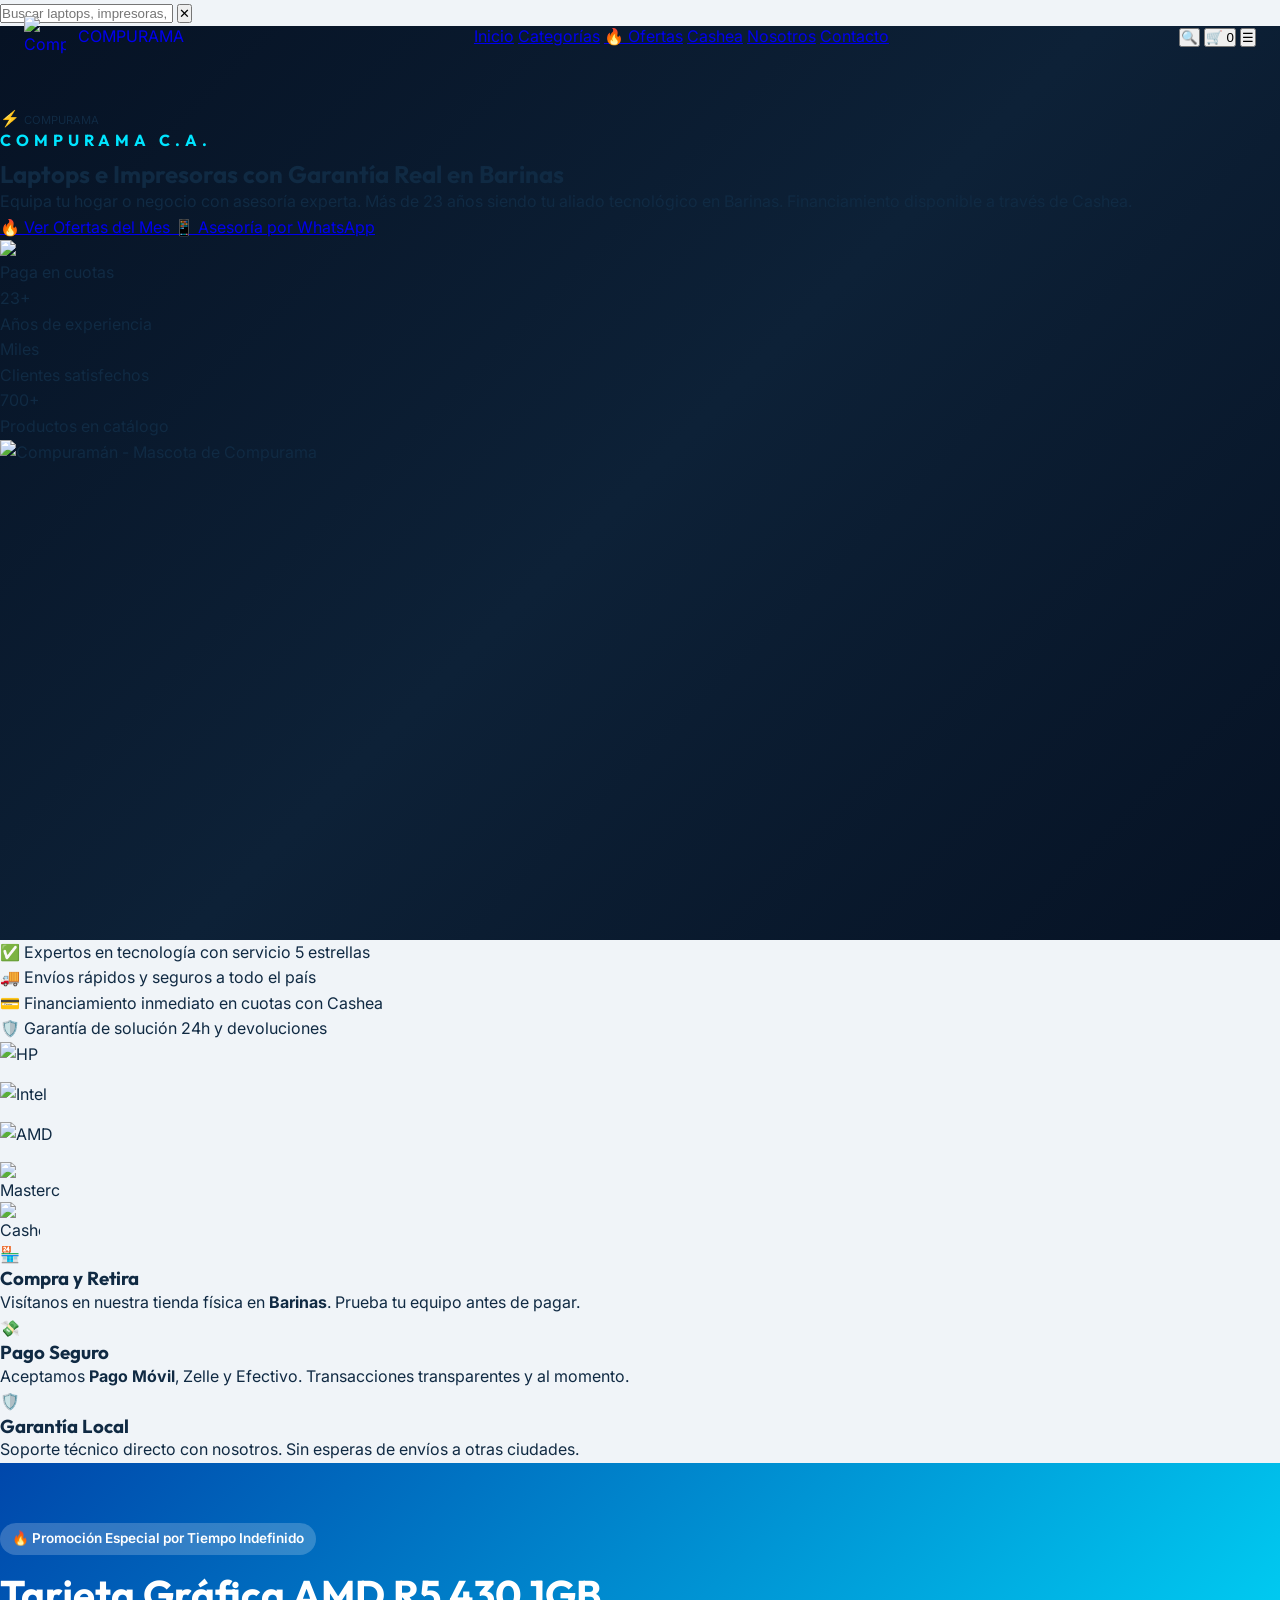
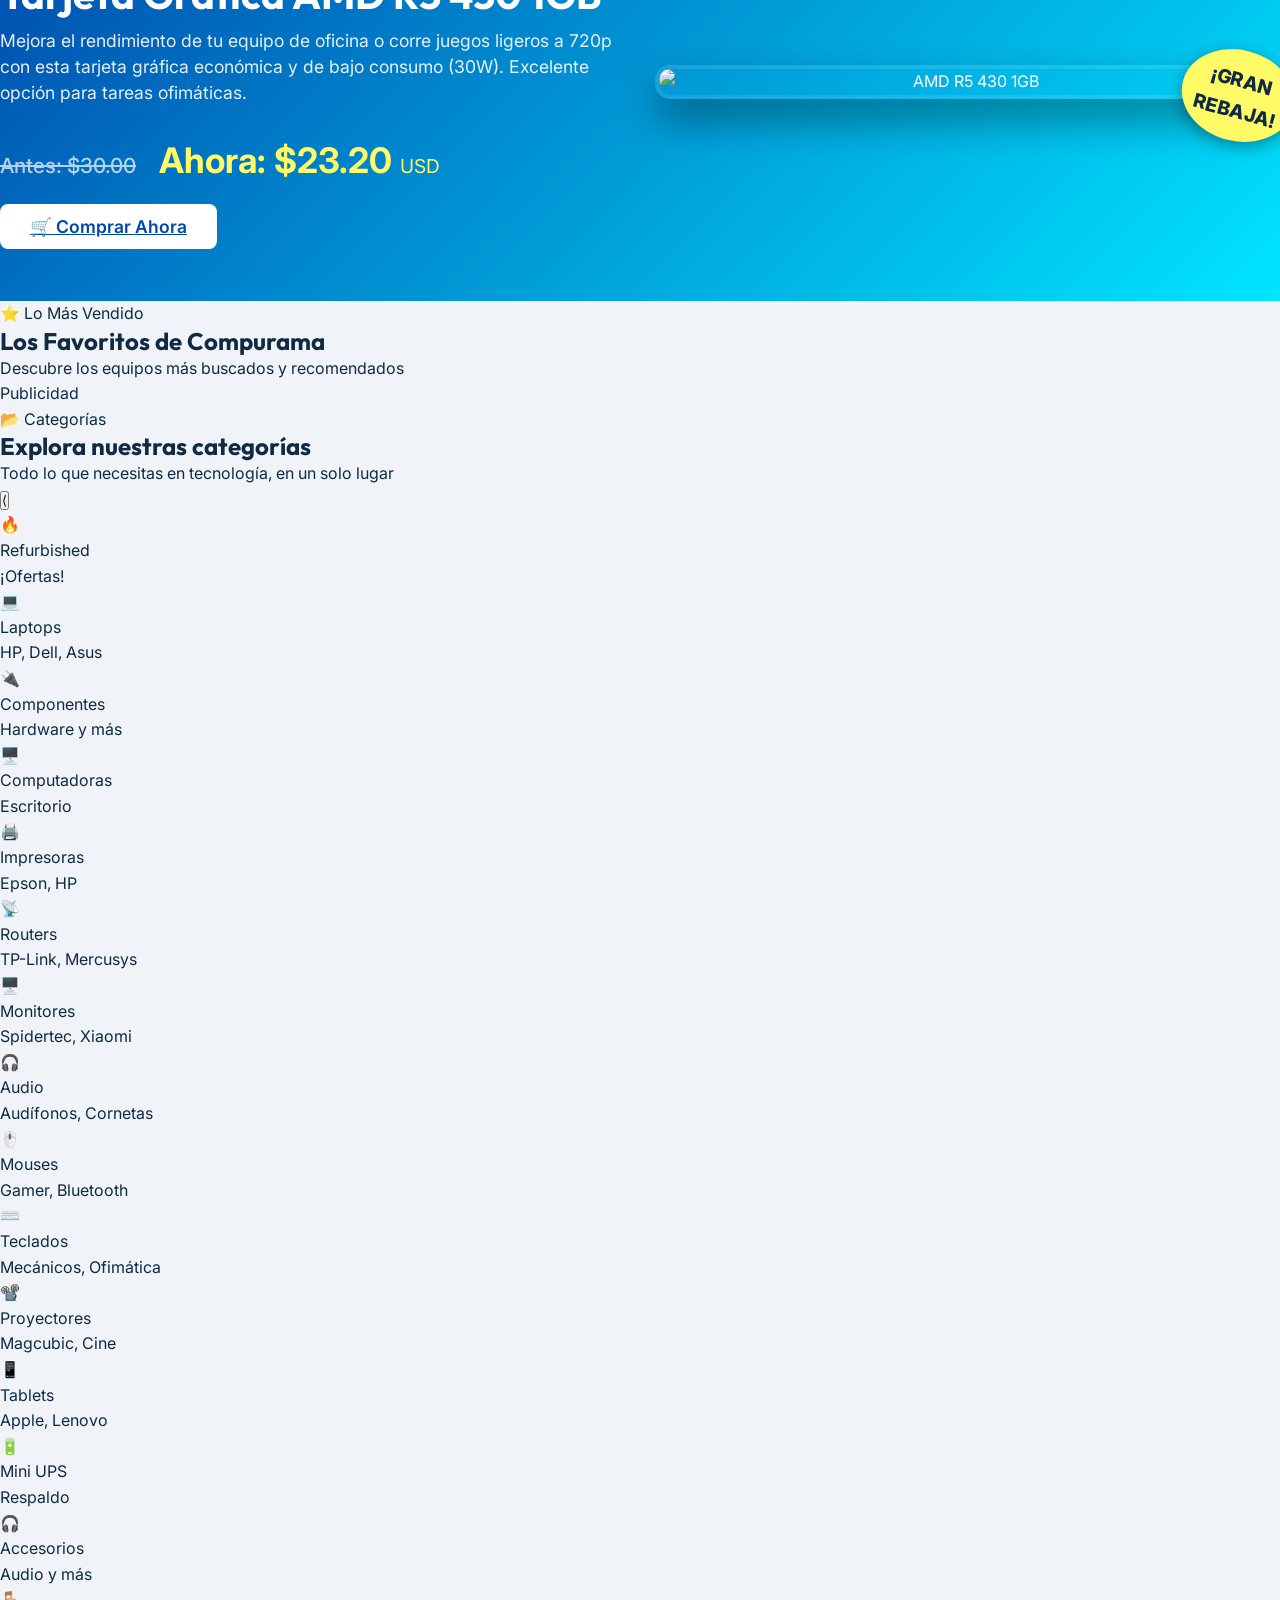
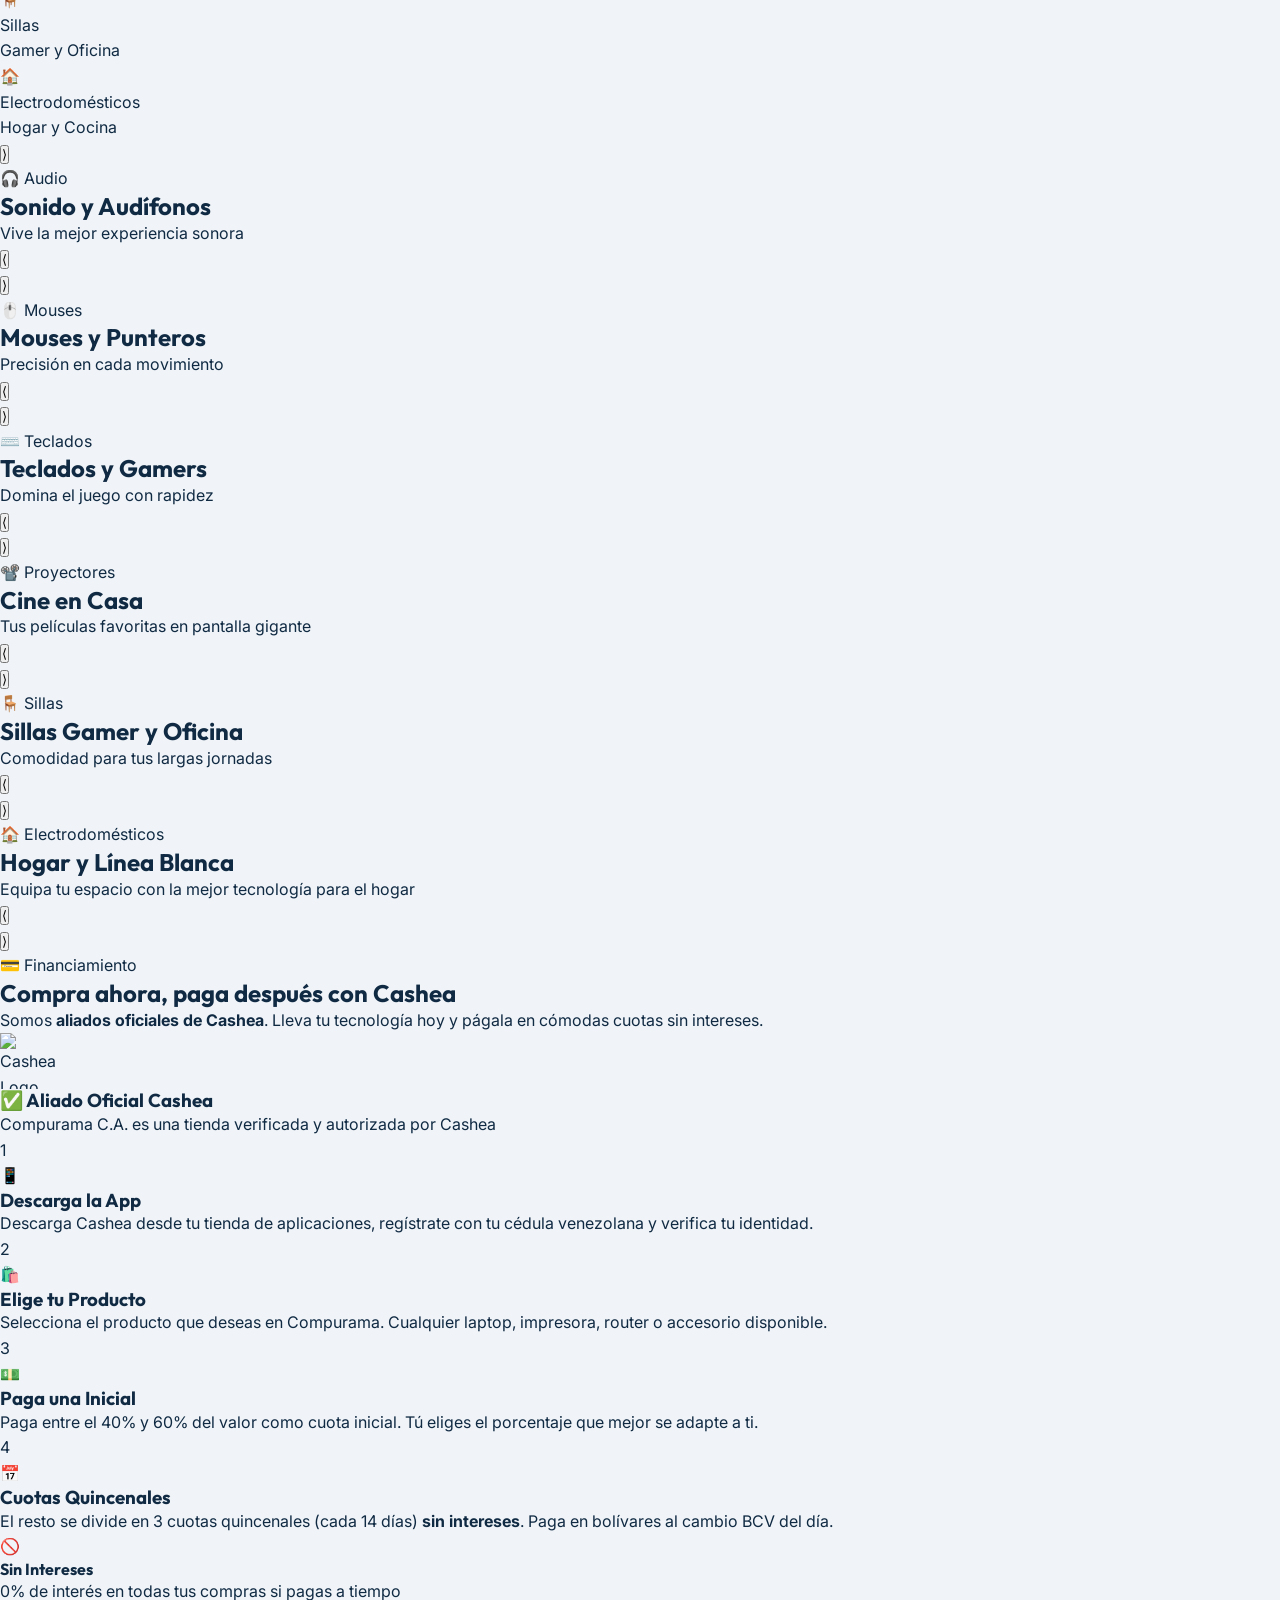
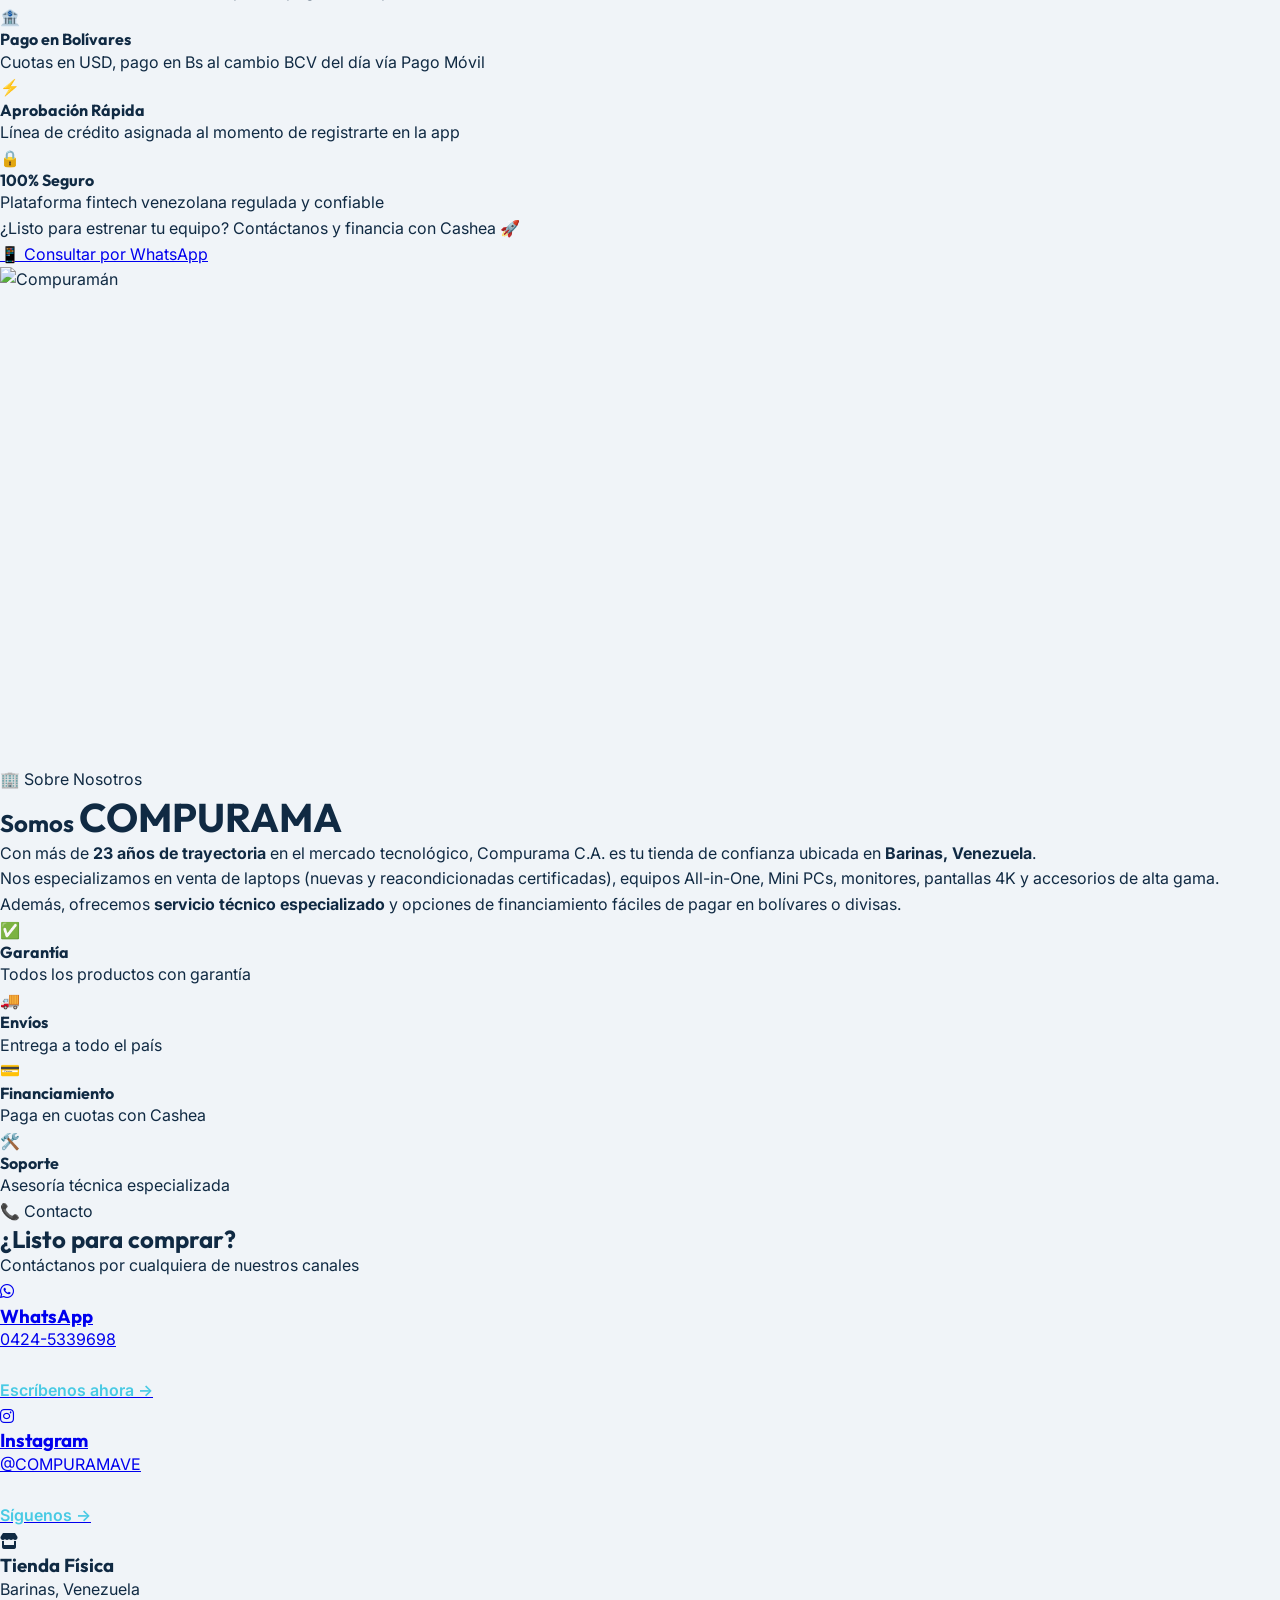
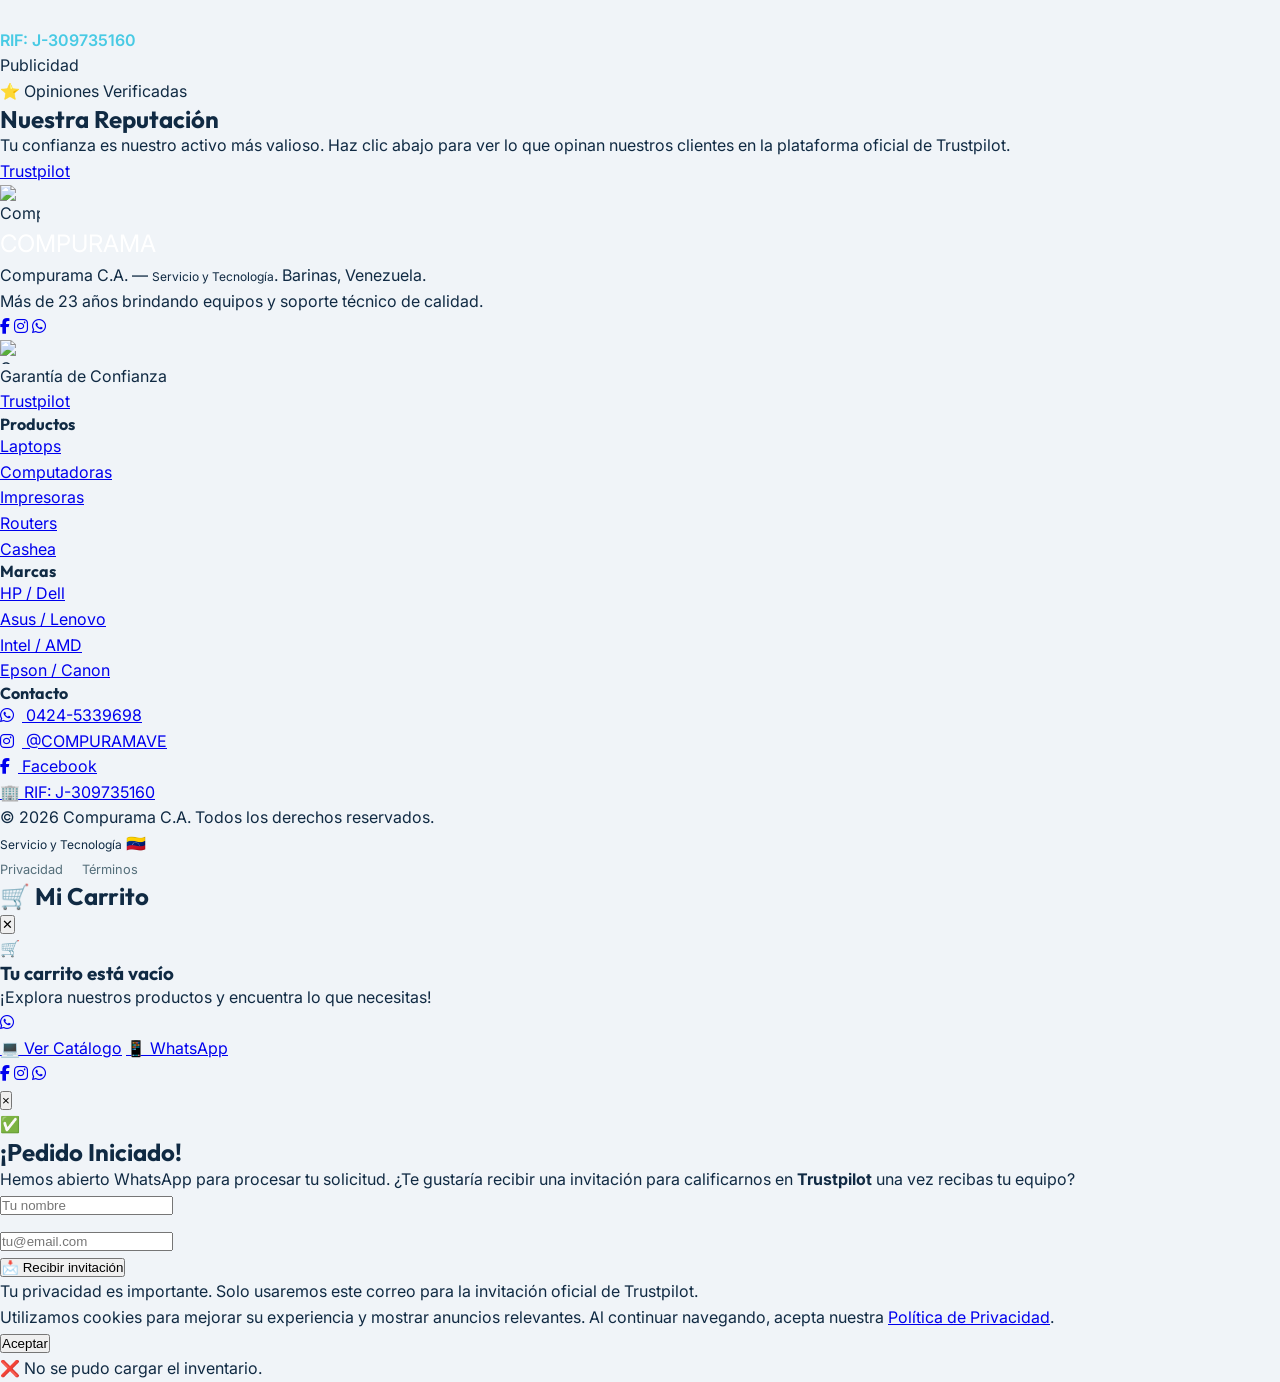
==== commit 8c1e69da: "Actualizar promo y precio de AMD R5 430 1GB" ====
--- a/index.html
+++ b/index.html
@@ -331,6 +331,26 @@
       </div>
     </section>
 
+    <!-- ===== PROMOCION ESPECIAL R5 430 ===== -->
+    <section class="promo-special reveal" style="background: var(--gradient-brand); padding: 60px 0; color: white;">
+      <div class="container" style="display: flex; align-items: center; justify-content: space-between; flex-wrap: wrap; gap: 30px;">
+        <div style="flex: 1; min-width: 300px;">
+          <div class="section-tag" style="background: rgba(255,255,255,0.2); color: white; display: inline-block; padding: 5px 12px; border-radius: 20px; font-weight: 600; font-size: 0.85rem; margin-bottom: 15px;">🔥 Promoción Especial por Tiempo Indefinido</div>
+          <h2 style="font-size: 2.5rem; margin-bottom: 10px; color: white; font-family: 'Outfit', sans-serif;">Tarjeta Gráfica AMD R5 430 1GB</h2>
+          <p style="font-size: 1.1rem; opacity: 0.9; margin-bottom: 25px; line-height: 1.5;">Mejora el rendimiento de tu equipo de oficina o corre juegos ligeros a 720p con esta tarjeta gráfica económica y de bajo consumo (30W). Excelente opción para tareas ofimáticas.</p>
+          <div style="font-size: 2.2rem; font-weight: bold; margin-bottom: 25px;">
+            <span style="text-decoration: line-through; opacity: 0.7; font-size: 1.3rem; margin-right: 15px; font-weight: 500;">Antes: $30.00</span>
+            <span style="color: #fffa65;">Ahora: $23.20 <small style="font-size: 1.2rem; font-weight: normal;">USD</small></span>
+          </div>
+          <a href="#" onclick="event.preventDefault(); openModal('0065-T')" class="btn btn-primary" style="background: white; color: var(--accent); padding: 12px 30px; font-size: 1.1rem; border-radius: 8px; font-weight: 600; transition: transform 0.2s;">🛒 Comprar Ahora</a>
+        </div>
+        <div style="flex: 1; min-width: 300px; text-align: center; position: relative;">
+          <img src="catalogo/componentes pc/gpus/amd r5 430 2gb.jpg" alt="AMD R5 430 1GB" style="max-width: 100%; border-radius: 15px; box-shadow: 0 20px 40px rgba(0,0,0,0.4); border: 4px solid rgba(255,255,255,0.1);">
+          <div style="position: absolute; top: -15px; right: -15px; background: #fffa65; color: #102a43; font-weight: 800; padding: 15px; border-radius: 50%; font-size: 1.2rem; box-shadow: 0 5px 15px rgba(0,0,0,0.3); transform: rotate(15deg); display: flex; align-items: center; justify-content: center; text-align: center;">¡GRAN<br>REBAJA!</div>
+        </div>
+      </div>
+    </section>
+
     <!-- ===== FEED PRINCIPAL (SOPA DE PRODUCTOS) ===== -->
     <section class="products" id="feed-principal">
       <div class="container">
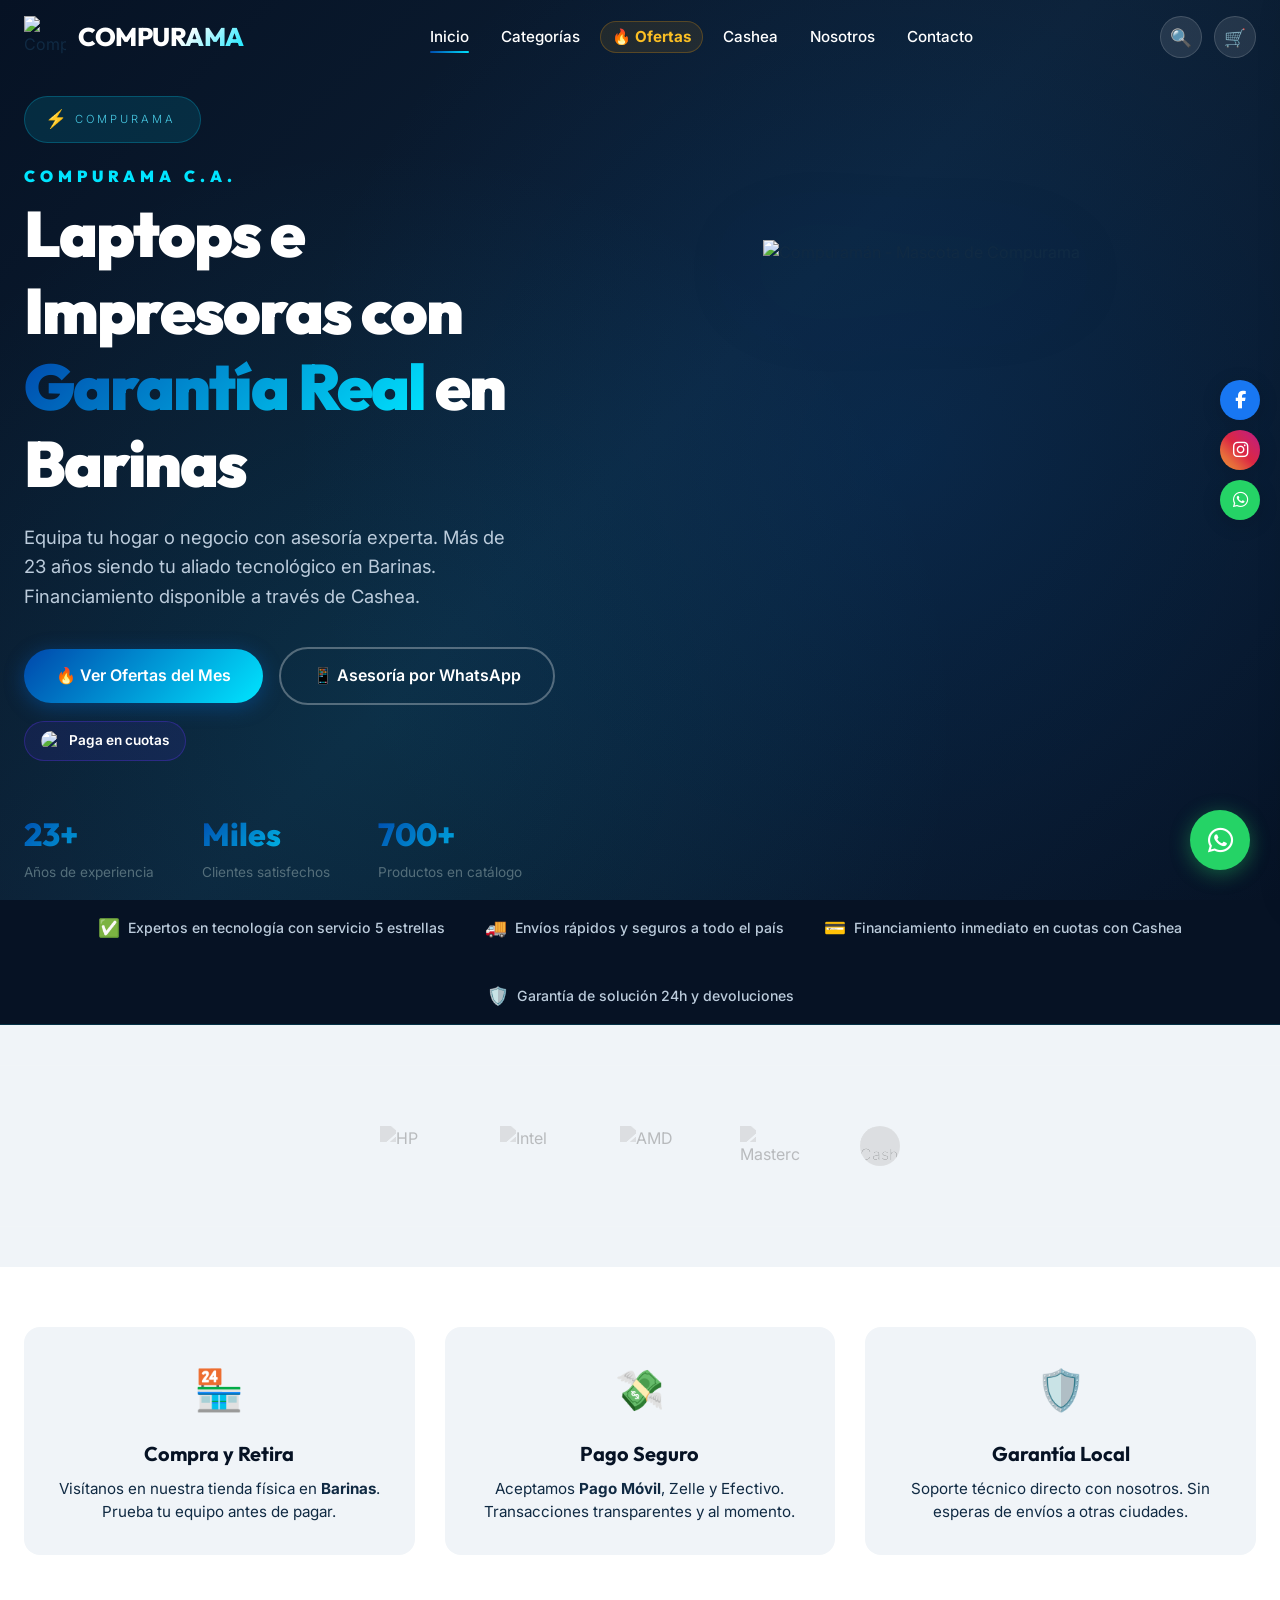
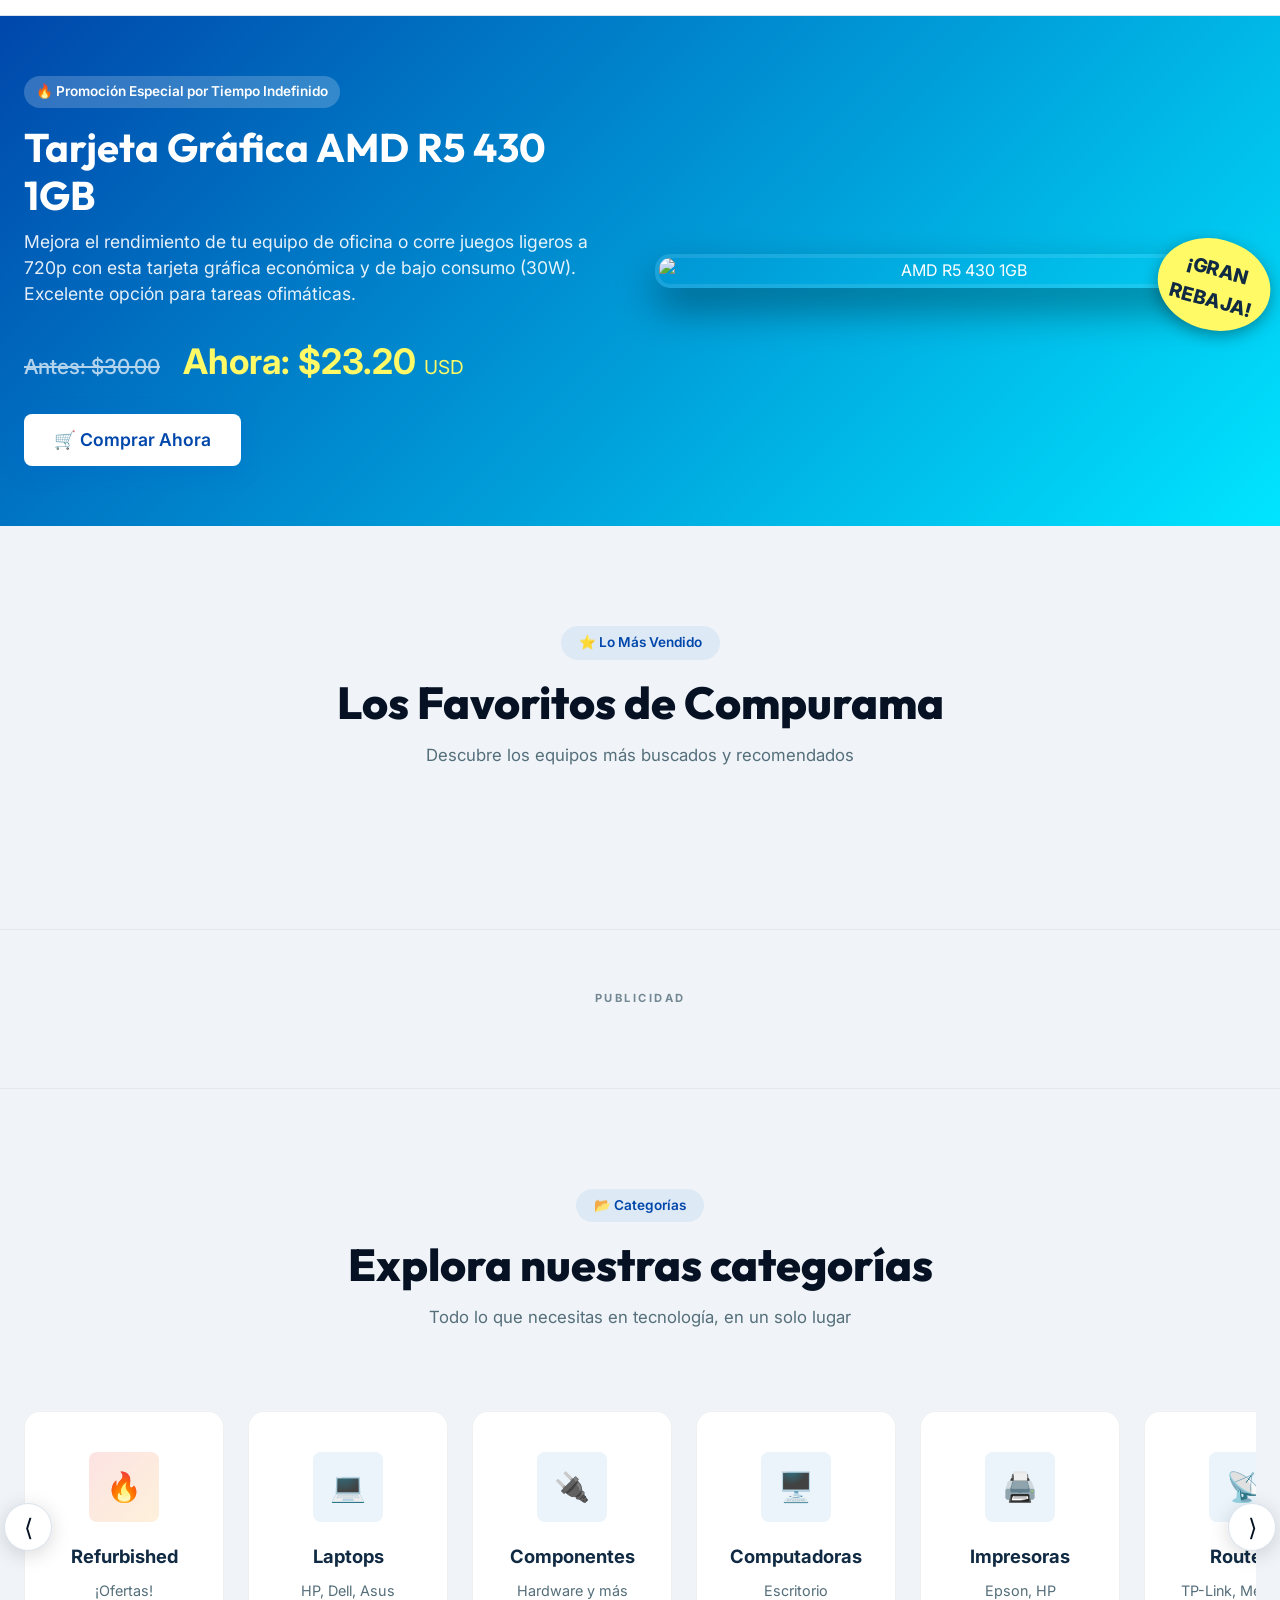
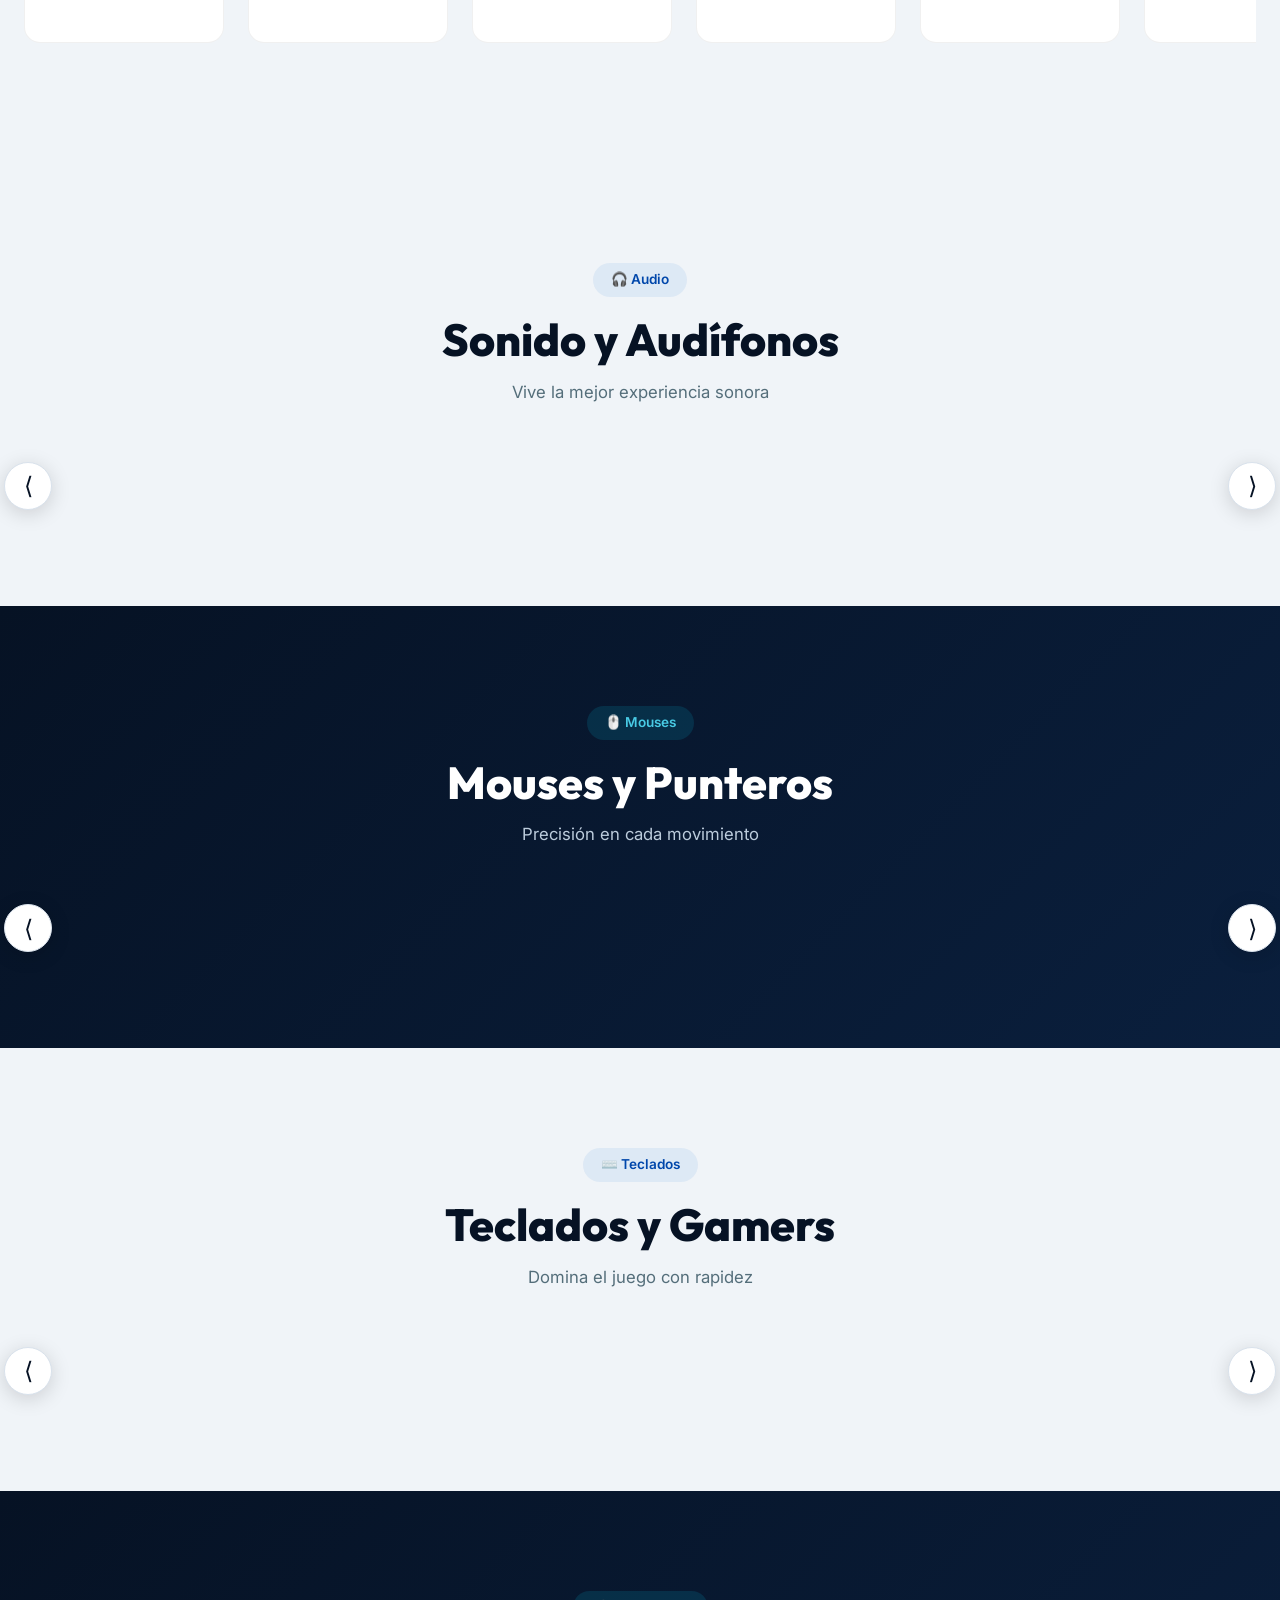
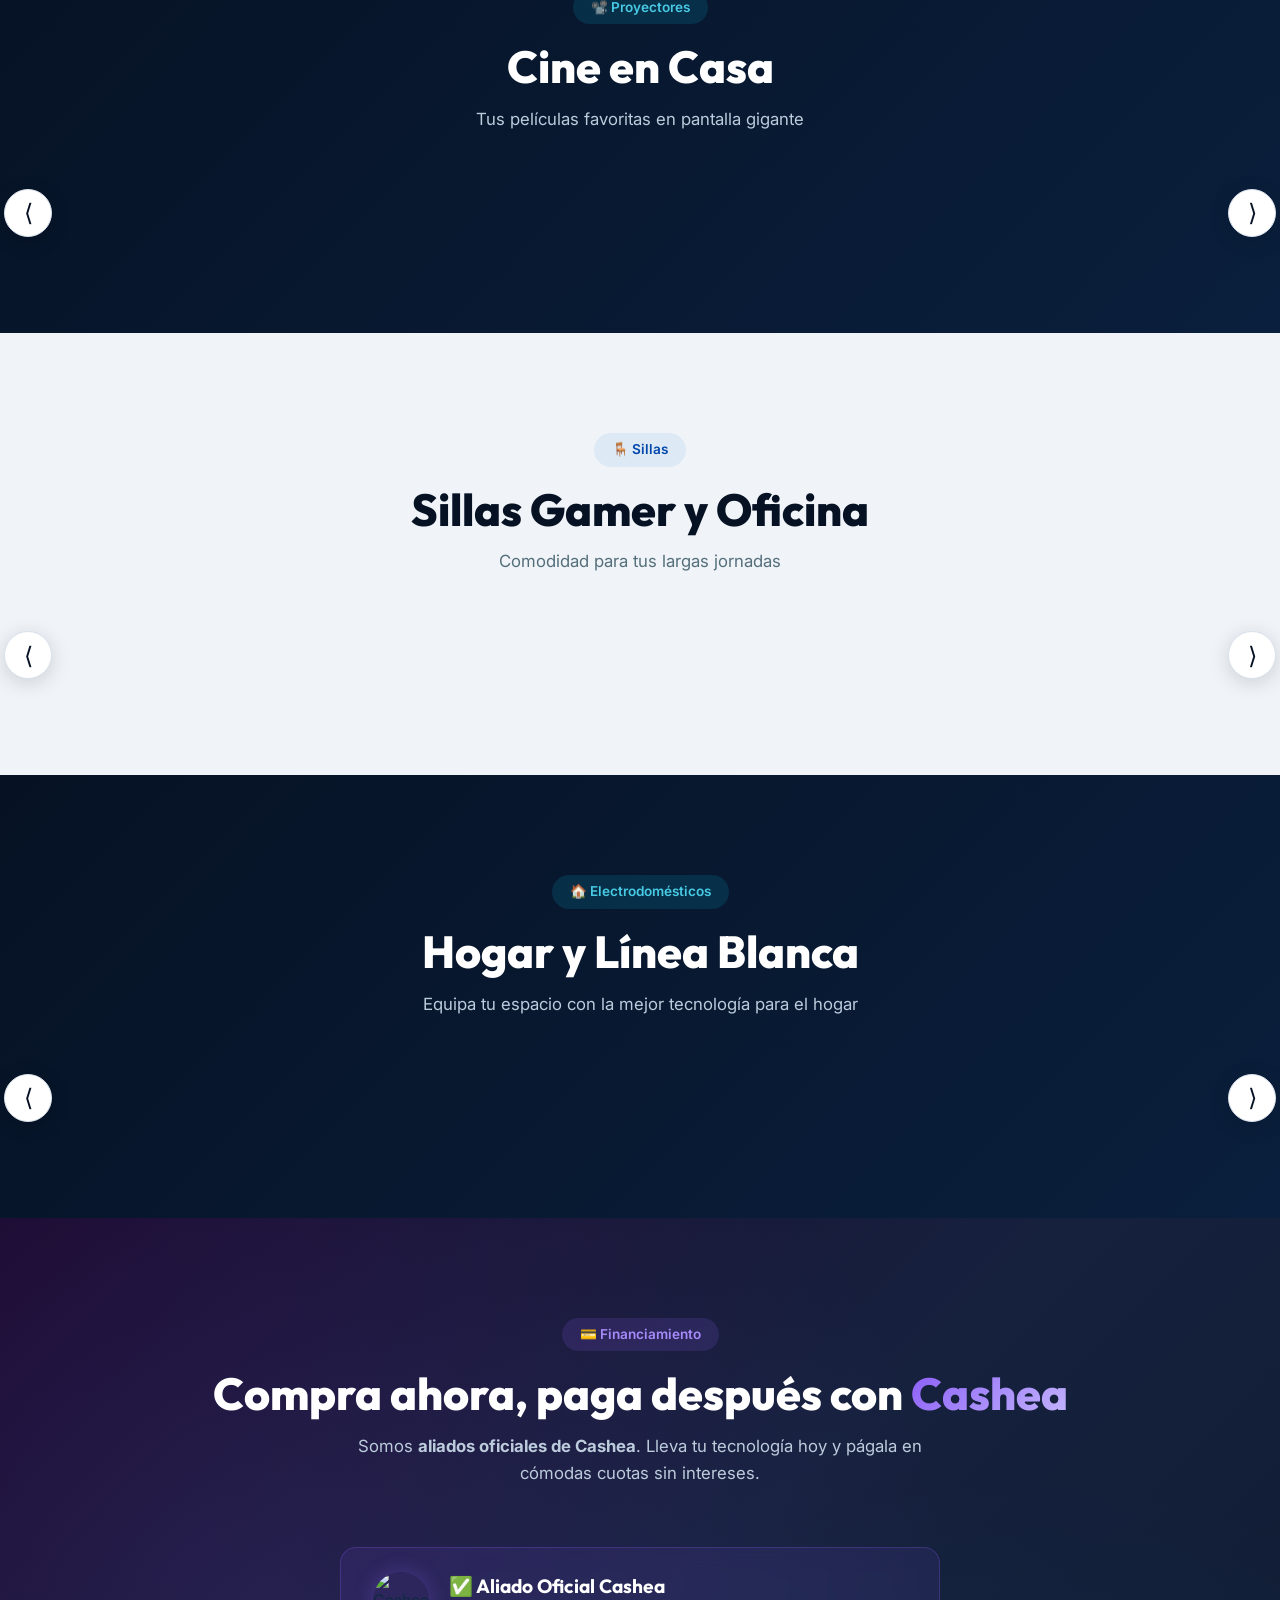
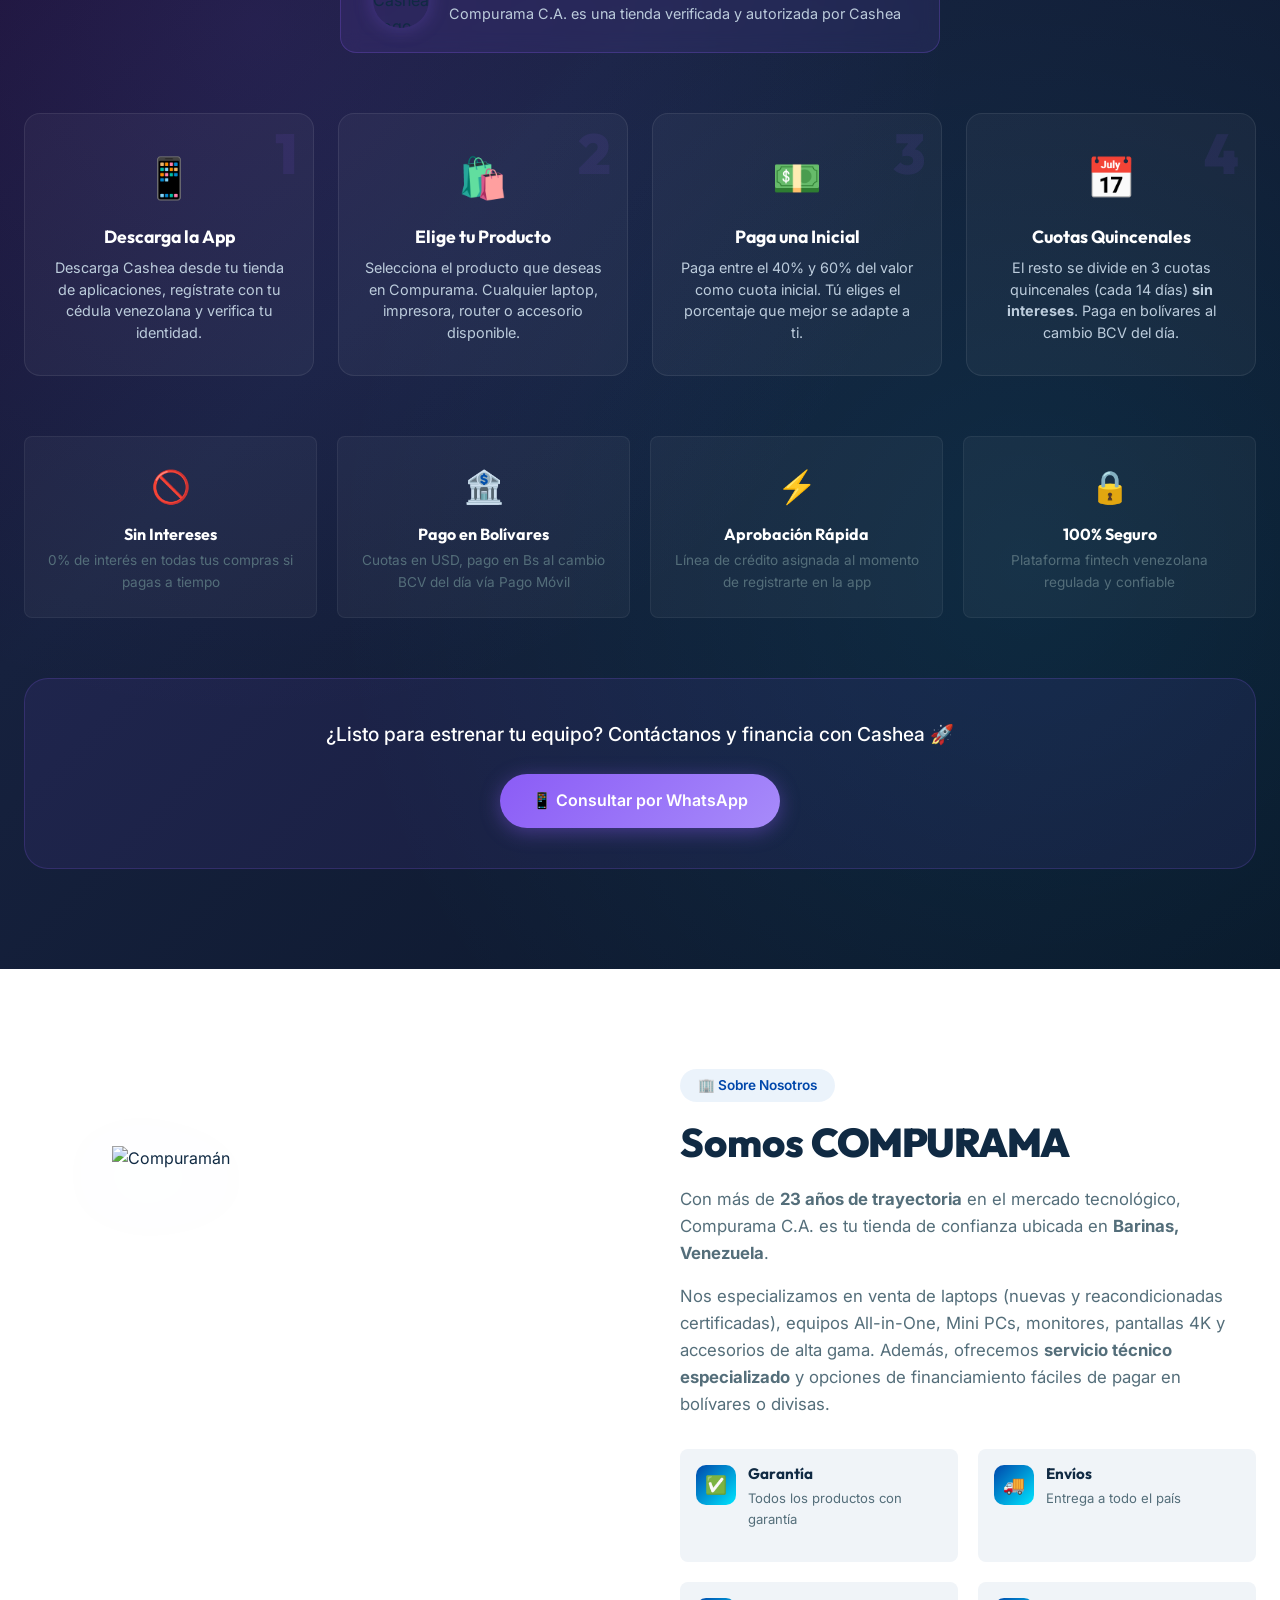
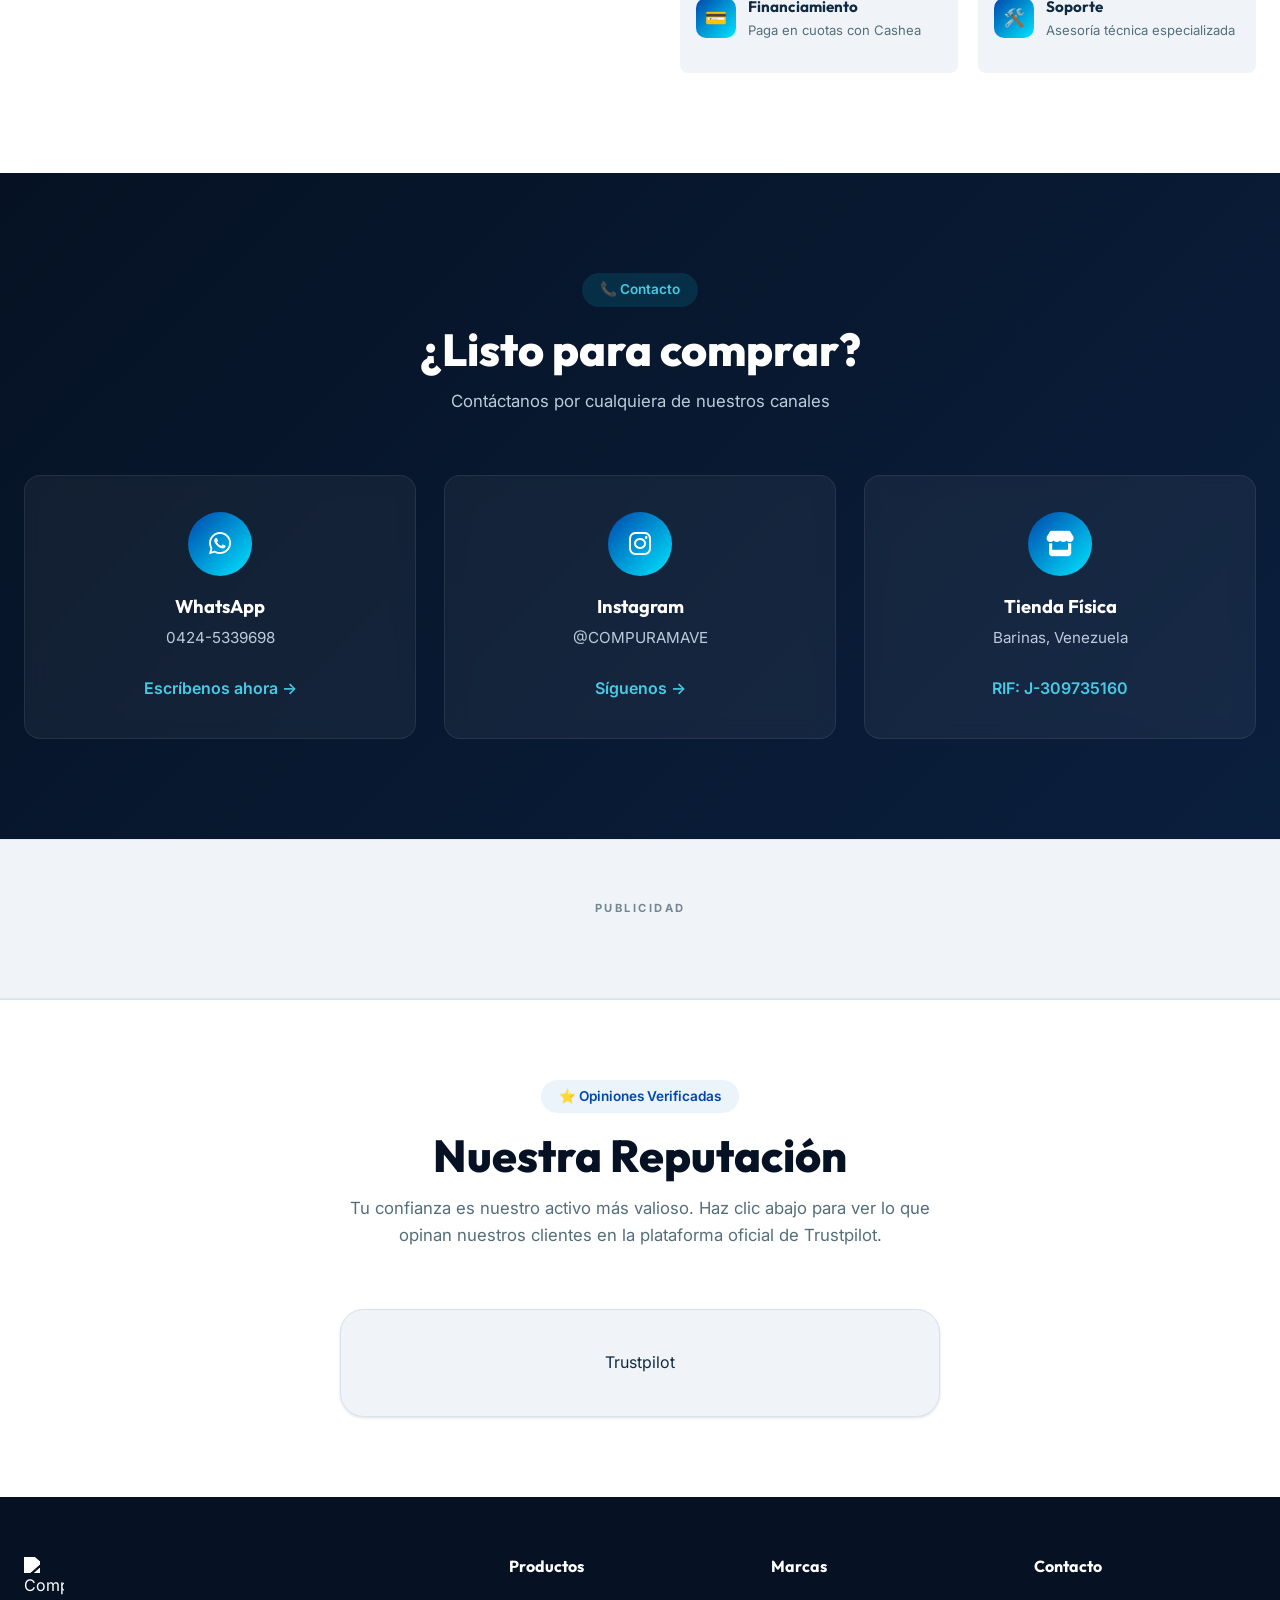
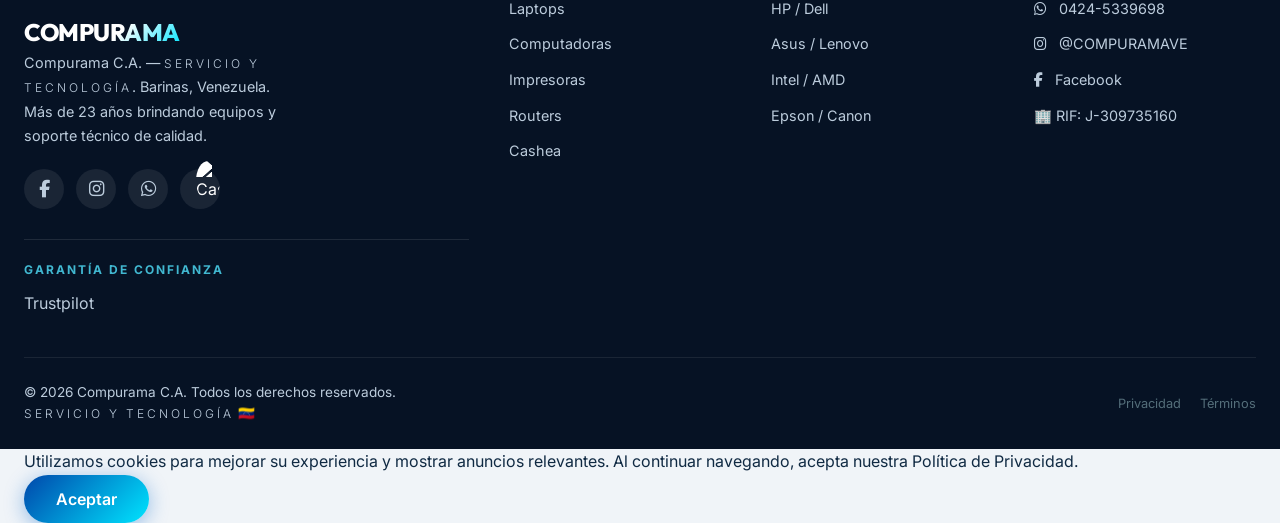
==== commit 04bf1850: "Instalar Google Tag Manager" ====
--- a/index.html
+++ b/index.html
@@ -2,6 +2,13 @@
 <html lang="es">
 
 <head>
+<!-- Google Tag Manager -->
+<script>(function(w,d,s,l,i){w[l]=w[l]||[];w[l].push({'gtm.start':
+new Date().getTime(),event:'gtm.js'});var f=d.getElementsByTagName(s)[0],
+j=d.createElement(s),dl=l!='dataLayer'?'&l='+l:'';j.async=true;j.src=
+'https://www.googletagmanager.com/gtm.js?id='+i+dl;f.parentNode.insertBefore(j,f);
+})(window,document,'script','dataLayer','GTM-MZB2PSJV');</script>
+<!-- End Google Tag Manager -->
   <meta charset="UTF-8">
   <meta name="google-adsense-account" content="ca-pub-1525892082687811">
   <meta name="viewport" content="width=device-width, initial-scale=1.0">
@@ -167,6 +174,10 @@
 </head>
 
 <body>
+<!-- Google Tag Manager (noscript) -->
+<noscript><iframe src="https://www.googletagmanager.com/ns.html?id=GTM-MZB2PSJV"
+height="0" width="0" style="display:none;visibility:hidden"></iframe></noscript>
+<!-- End Google Tag Manager (noscript) -->
 
   <!-- Noscript fallback for SEO crawlers -->
   <noscript>
@@ -1007,6 +1018,9 @@
     </div>
   </div>
 
+  <!-- Metricool Tracker -->
+  <script>function loadScript(a){var b=document.getElementsByTagName("head")[0],c=document.createElement("script");c.type="text/javascript",c.src="https://tracker.metricool.com/resources/be.js",c.onreadystatechange=a,c.onload=a,b.appendChild(c)}loadScript(function(){beTracker.t({hash:"2bdfac7ed21b666d447b1afe98cd2903"})});</script>
+
   <script src="app.js" defer></script>
 </body>
 
--- a/styles.css
+++ b/styles.css
@@ -0,0 +1,3830 @@
+/* Google Fonts are loaded via <link rel="preload"> in index.html for performance.
+   The @import was removed because it creates a render-blocking chain:
+   HTML → styles.css → @import → fonts.googleapis.com */
+
+:root {
+  /* Branding Palette - Corporate Tech Modern */
+  --primary: #061224;
+  /* Azul Marino / Oxford (Fondo) */
+  --primary-light: #0d1e38;
+  --accent: #0047AB;
+  /* Azul Real / Cobalto */
+  --accent-light: #0066D4;
+  --cyan: #00E5FF;
+  /* Azul Eléctrico / Cyan (Acento y centro) */
+  --cyan-light: #48cae4;
+  --white: #ffffff;
+  --gray-100: #f0f4f8;
+  --gray-200: #d9e2ec;
+  --gray-300: #bcccdc;
+  --gray-500: #546e7a; /* Adjusted for WCAG AA contrast ratio (≥4.5:1 on white) */
+  --gray-700: #334e68;
+  --gray-900: #102a43;
+  --success: #10b981;
+  --warning: #f59e0b;
+  --danger: #ef4444;
+  --gradient-brand: linear-gradient(135deg, var(--accent) 0%, var(--cyan) 100%);
+  --gradient-dark: linear-gradient(135deg, var(--primary) 0%, #0a1f3d 100%);
+  --gradient-hero: linear-gradient(135deg, var(--primary) 0%, #0d2137 50%, var(--primary) 100%);
+  --shadow-sm: 0 1px 3px rgba(0, 0, 0, 0.12);
+  --shadow-md: 0 4px 20px rgba(0, 0, 0, 0.15);
+  --shadow-lg: 0 10px 40px rgba(0, 0, 0, 0.2);
+  --shadow-glow: 0 0 30px rgba(0, 102, 204, 0.3);
+  --radius: 16px;
+  --radius-sm: 8px;
+  --radius-lg: 24px;
+  --transition: all 0.3s cubic-bezier(0.4, 0, 0.2, 1);
+}
+
+*,
+*::before,
+*::after {
+  box-sizing: border-box;
+  margin: 0;
+  padding: 0;
+}
+
+html {
+  scroll-behavior: smooth;
+  scroll-padding-top: 80px;
+}
+
+body {
+  font-family: 'Inter', sans-serif;
+  background: var(--gray-100);
+  color: var(--gray-900);
+  line-height: 1.6;
+  overflow-x: hidden;
+}
+
+h1,
+h2,
+h3,
+h4,
+h5,
+h6 {
+  font-family: 'Outfit', sans-serif;
+  line-height: 1.2;
+}
+
+.font-primary {
+  font-family: 'Outfit', sans-serif;
+  font-weight: 900;
+  letter-spacing: -1.5px;
+}
+
+.font-secondary {
+  font-family: 'Inter', sans-serif;
+  font-weight: 300;
+  letter-spacing: 3px;
+  text-transform: uppercase;
+}
+
+a {
+  text-decoration: none;
+  color: inherit;
+}
+
+img {
+  max-width: 100%;
+  height: auto;
+  display: block;
+}
+
+button {
+  cursor: pointer;
+  border: none;
+  font-family: inherit;
+}
+
+ul {
+  list-style: none;
+}
+
+.container {
+  max-width: 1280px;
+  margin: 0 auto;
+  padding: 0 24px;
+}
+
+/* ===== NAVBAR ===== */
+.navbar {
+  position: fixed;
+  top: 0;
+  left: 0;
+  width: 100%;
+  z-index: 1000;
+  background: transparent;
+  transition: var(--transition);
+}
+
+.navbar.scrolled {
+  background: rgba(10, 22, 40, 0.95);
+  backdrop-filter: blur(20px);
+  box-shadow: 0 4px 30px rgba(0, 0, 0, 0.3);
+}
+
+.navbar .container {
+  padding-top: 16px;
+  padding-bottom: 16px;
+  display: flex;
+  align-items: center;
+  justify-content: space-between;
+  transition: padding 0.3s ease;
+}
+
+.navbar.scrolled .container {
+  padding-top: 10px;
+  padding-bottom: 10px;
+}
+
+.nav-logo {
+  display: flex;
+  align-items: center;
+  gap: 12px;
+  text-decoration: none;
+}
+
+.nav-logo img {
+  height: 42px;
+  transition: var(--transition);
+}
+
+@media (max-width: 480px) {
+  .nav-logo img {
+    height: 38px;
+  }
+}
+
+.brand-name {
+  font-size: 1.6rem;
+  font-weight: 800;
+  color: #fff;
+  letter-spacing: -0.5px;
+  background: linear-gradient(135deg, #fff 60%, var(--cyan) 100%);
+  -webkit-background-clip: text;
+  background-clip: text;
+  -webkit-text-fill-color: transparent;
+}
+
+@media (max-width: 480px) {
+  .brand-name {
+    display: none;
+  }
+}
+
+.navbar.scrolled .nav-logo img {
+  height: 38px;
+}
+
+.nav-links {
+  display: flex;
+  gap: 32px;
+  align-items: center;
+}
+
+.nav-links a {
+  color: var(--white);
+  font-weight: 500;
+  font-size: 0.95rem;
+  position: relative;
+  transition: var(--transition);
+}
+
+.nav-links a::after {
+  content: '';
+  position: absolute;
+  bottom: -4px;
+  left: 0;
+  width: 0;
+  height: 2px;
+  background: var(--gradient-brand);
+  transition: var(--transition);
+  border-radius: 2px;
+}
+
+.nav-links a:hover::after,
+.nav-links a.active::after {
+  width: 100%;
+}
+
+.nav-links a:hover {
+  color: var(--cyan-light);
+}
+
+.nav-actions {
+  display: flex;
+  align-items: center;
+  gap: 12px;
+}
+
+@media (max-width: 480px) {
+  .nav-actions {
+    gap: 8px;
+  }
+}
+
+.search-toggle,
+.cart-toggle {
+  background: rgba(255, 255, 255, 0.1);
+  border: 1px solid rgba(255, 255, 255, 0.15);
+  color: var(--white);
+  width: 42px;
+  height: 42px;
+  border-radius: 50%;
+  display: flex;
+  align-items: center;
+  justify-content: center;
+  transition: var(--transition);
+  position: relative;
+  font-size: 1.1rem;
+}
+
+.search-toggle:hover,
+.cart-toggle:hover {
+  background: var(--accent);
+  border-color: var(--accent);
+  transform: translateY(-2px);
+  box-shadow: var(--shadow-glow);
+}
+
+.cart-count {
+  position: absolute;
+  top: -4px;
+  right: -4px;
+  background: var(--danger);
+  color: var(--white);
+  font-size: 0.7rem;
+  font-weight: 700;
+  width: 20px;
+  height: 20px;
+  border-radius: 50%;
+  display: flex;
+  align-items: center;
+  justify-content: center;
+  transform: scale(0);
+  transition: var(--transition);
+}
+
+.cart-count.show {
+  transform: scale(1);
+}
+
+/* SEARCH BAR */
+.search-bar {
+  position: fixed;
+  top: 0;
+  left: 0;
+  width: 100%;
+  height: 80px;
+  background: var(--navy);
+  border-bottom: 1px solid rgba(255, 255, 255, 0.1);
+  display: flex;
+  align-items: center;
+  z-index: 2000;
+  transform: translateY(-100%);
+  transition: var(--transition);
+  box-shadow: 0 10px 30px rgba(0, 0, 0, 0.3);
+}
+
+.search-bar.open {
+  transform: translateY(0);
+}
+
+.search-bar .container {
+  display: flex;
+  align-items: center;
+  gap: 20px;
+}
+
+.search-bar input {
+  flex: 1;
+  background: rgba(255, 255, 255, 0.05);
+  border: 1px solid rgba(255, 255, 255, 0.1);
+  padding: 12px 20px;
+  border-radius: 8px;
+  color: #fff;
+  font-family: inherit;
+  font-size: 1.1rem;
+  outline: none;
+}
+
+.search-bar input:focus {
+  border-color: var(--cyan);
+  background: rgba(255, 255, 255, 0.08);
+}
+
+.search-close {
+  background: none;
+  border: none;
+  color: #fff;
+  font-size: 1.5rem;
+  cursor: pointer;
+  padding: 10px;
+  transition: var(--transition);
+}
+
+.search-close:hover {
+  color: var(--cyan);
+  transform: rotate(90deg);
+}
+
+.mobile-toggle {
+  display: none;
+  background: none;
+  border: none;
+  color: var(--white);
+  font-size: 1.5rem;
+  cursor: pointer;
+  padding: 8px;
+}
+
+/* ===== HERO ===== */
+.hero {
+  min-height: 100vh;
+  display: flex;
+  align-items: center;
+  background: var(--gradient-hero);
+  position: relative;
+  overflow: hidden;
+  padding-top: 80px;
+}
+
+.hero::before {
+  content: '';
+  position: absolute;
+  inset: 0;
+  background: radial-gradient(circle at 70% 50%, rgba(0, 102, 204, 0.15) 0%, transparent 60%),
+    radial-gradient(circle at 30% 80%, rgba(0, 180, 216, 0.1) 0%, transparent 50%);
+}
+
+.hero-grid {
+  display: grid;
+  grid-template-columns: 1fr 1fr;
+  gap: 60px;
+  align-items: center;
+  position: relative;
+  z-index: 2;
+}
+
+.hero-content {
+  color: var(--white);
+}
+
+.hero-badge {
+  display: inline-flex;
+  align-items: center;
+  gap: 8px;
+  background: rgba(0, 180, 216, 0.15);
+  border: 1px solid rgba(0, 180, 216, 0.3);
+  padding: 8px 20px;
+  border-radius: 50px;
+  font-size: 0.85rem;
+  color: var(--cyan-light);
+  margin-bottom: 24px;
+  animation: fadeInUp 0.6s ease;
+}
+
+.hero-badge span {
+  font-size: 1.1rem;
+}
+
+.hero-content h1 {
+  font-size: clamp(2.8rem, 5vw, 4.5rem);
+  font-weight: 900;
+  letter-spacing: -2px;
+  font-family: 'Outfit', sans-serif;
+  margin-bottom: 20px;
+  animation: fadeInUp 0.6s ease 0.1s both;
+}
+
+.hero-content h1 .gradient-text {
+  background: var(--gradient-brand);
+  -webkit-background-clip: text;
+  -webkit-text-fill-color: transparent;
+  background-clip: text;
+}
+
+.hero-content p {
+  font-size: 1.15rem;
+  color: var(--gray-300);
+  margin-bottom: 36px;
+  max-width: 500px;
+  animation: fadeInUp 0.6s ease 0.2s both;
+}
+
+.hero-buttons {
+  display: flex;
+  gap: 16px;
+  margin-bottom: 40px;
+  flex-wrap: wrap;
+  align-items: center;
+  animation: fadeInUp 0.6s ease 0.3s both;
+}
+
+.cashea-hero-badge {
+  display: flex;
+  align-items: center;
+  gap: 8px;
+  background: rgba(100, 50, 255, 0.1);
+  padding: 8px 16px;
+  border-radius: 50px;
+  border: 1px solid rgba(100, 50, 255, 0.3);
+}
+
+.cashea-hero-badge img {
+  height: 20px;
+  border-radius: 50%;
+  /* Fix black corners if it's a circular logo in a square jpg */
+  object-fit: cover;
+}
+
+.cashea-hero-badge span {
+  font-size: 0.85rem;
+  font-weight: 600;
+  color: #fff;
+}
+
+.btn {
+  display: inline-flex;
+  align-items: center;
+  gap: 8px;
+  padding: 14px 32px;
+  border-radius: 50px;
+  font-weight: 600;
+  font-size: 1rem;
+  transition: var(--transition);
+}
+
+.btn-primary {
+  background: var(--gradient-brand);
+  color: var(--white);
+  box-shadow: 0 4px 20px rgba(0, 102, 204, 0.4);
+}
+
+.btn-primary:hover {
+  transform: translateY(-3px);
+  box-shadow: 0 8px 30px rgba(0, 102, 204, 0.5);
+}
+
+.btn-outline {
+  background: transparent;
+  color: var(--white);
+  border: 2px solid rgba(255, 255, 255, 0.3);
+}
+
+.btn-outline:hover {
+  border-color: var(--cyan);
+  color: var(--cyan);
+  transform: translateY(-3px);
+}
+
+.hero-image {
+  display: flex;
+  justify-content: center;
+  align-items: center;
+  animation: float 6s ease-in-out infinite;
+}
+
+.hero-image img {
+  max-height: 500px;
+  filter: drop-shadow(0 20px 60px rgba(0, 102, 204, 0.3));
+}
+
+/* Stats bar */
+.hero-stats {
+  display: flex;
+  gap: 48px;
+  margin-top: 48px;
+  animation: fadeInUp 0.6s ease 0.4s both;
+}
+
+.stat-item {
+  text-align: left;
+}
+
+.stat-number {
+  font-family: 'Outfit', sans-serif;
+  font-size: 2rem;
+  font-weight: 800;
+  background: var(--gradient-brand);
+  -webkit-background-clip: text;
+  -webkit-text-fill-color: transparent;
+  background-clip: text;
+}
+
+.stat-label {
+  font-size: 0.85rem;
+  color: var(--gray-500);
+  margin-top: 2px;
+}
+
+/* ===== CATEGORIES ===== */
+.categories {
+  padding: 100px 0;
+}
+
+.section-header {
+  text-align: center;
+  margin-bottom: 60px;
+}
+
+.section-tag {
+  display: inline-flex;
+  align-items: center;
+  gap: 6px;
+  background: rgba(0, 102, 204, 0.08);
+  color: var(--accent);
+  padding: 6px 18px;
+  border-radius: 50px;
+  font-size: 0.85rem;
+  font-weight: 600;
+  margin-bottom: 16px;
+}
+
+.section-header h2 {
+  font-size: clamp(2rem, 3.5vw, 2.8rem);
+  font-weight: 800;
+  color: var(--primary);
+}
+
+.section-header p {
+  color: var(--gray-500);
+  font-size: 1.05rem;
+  margin-top: 12px;
+  max-width: 600px;
+  margin-left: auto;
+  margin-right: auto;
+}
+
+.categories-grid {
+  display: grid;
+  grid-template-columns: repeat(4, 1fr);
+  gap: 24px;
+}
+
+/* Removed categories-grid-7/9 as we now use carousel */
+
+.category-card {
+  background: var(--white);
+  border-radius: var(--radius);
+  padding: 40px 24px;
+  text-align: center;
+  transition: var(--transition);
+  border: 1px solid rgba(0, 0, 0, 0.06);
+  cursor: pointer;
+  position: relative;
+  overflow: hidden;
+}
+
+.category-card::before {
+  content: '';
+  position: absolute;
+  inset: 0;
+  background: var(--gradient-brand);
+  opacity: 0;
+  transition: var(--transition);
+}
+
+.category-card:hover {
+  transform: translateY(-8px);
+  box-shadow: var(--shadow-lg);
+}
+
+.category-card:hover::before {
+  opacity: 1;
+}
+
+.category-card>* {
+  position: relative;
+  z-index: 1;
+}
+
+.category-icon {
+  width: 70px;
+  height: 70px;
+  border-radius: var(--radius-sm);
+  background: rgba(0, 102, 204, 0.08);
+  display: flex;
+  align-items: center;
+  justify-content: center;
+  margin: 0 auto 20px;
+  font-size: 1.8rem;
+  transition: var(--transition);
+}
+
+.category-card:hover .category-icon {
+  background: rgba(255, 255, 255, 0.2);
+}
+
+.category-card .category-title {
+  display: block;
+  font-size: 1.15rem;
+  font-weight: bold;
+  margin-bottom: 8px;
+  transition: var(--transition);
+}
+
+.category-card p {
+  font-size: 0.9rem;
+  color: var(--gray-500);
+  transition: var(--transition);
+}
+
+.category-card:hover .category-title,
+.category-card:hover p {
+  color: var(--white);
+}
+
+/* ===== BESTSELLERS CAROUSEL ===== */
+.bestsellers {
+  padding: 100px 0;
+  background: var(--white);
+}
+
+.carousel-container {
+  position: relative;
+  display: flex;
+  align-items: center;
+  max-width: 100%;
+}
+
+.carousel-track-wrapper {
+  overflow: hidden;
+  width: 100%;
+  padding: 20px 0;
+}
+
+.carousel-track {
+  display: flex;
+  transition: transform 0.5s ease-in-out;
+  gap: 24px;
+  will-change: transform;
+}
+
+/* Reducimos el ancho de las tarjetas dentro del carrusel para móvil y web */
+.carousel-track .product-card {
+  min-width: 280px;
+  flex: 0 0 280px;
+}
+
+.carousel-track .category-card {
+  min-width: 200px;
+  flex: 0 0 200px;
+}
+
+.carousel-btn {
+  position: absolute;
+  top: 50%;
+  transform: translateY(-50%);
+  z-index: 10;
+  width: 48px;
+  height: 48px;
+  border-radius: 50%;
+  background: var(--white);
+  color: var(--primary);
+  border: 1px solid var(--gray-200);
+  box-shadow: var(--shadow-md);
+  font-size: 1.5rem;
+  display: flex;
+  align-items: center;
+  justify-content: center;
+  cursor: pointer;
+  transition: var(--transition);
+}
+
+.carousel-btn:hover {
+  background: var(--gradient-brand);
+  color: var(--white);
+  border-color: transparent;
+  transform: translateY(-50%) scale(1.1);
+}
+
+.prev-btn {
+  left: -20px;
+}
+
+.next-btn {
+  right: -20px;
+}
+
+@media (max-width: 768px) {
+  .prev-btn {
+    left: -10px;
+  }
+
+  .next-btn {
+    right: -10px;
+  }
+}
+
+/* ===== PRODUCTS ===== */
+.products {
+  padding: 100px 0;
+}
+
+.products-dark {
+  background: var(--gradient-dark);
+}
+
+.products-dark .section-header h2 {
+  color: var(--white);
+}
+
+.products-dark .section-tag {
+  background: rgba(0, 180, 216, 0.15);
+  color: var(--cyan-light);
+}
+
+.products-dark .section-header p {
+  color: var(--gray-300);
+}
+
+.products-toolbar {
+  display: flex;
+  justify-content: space-between;
+  align-items: center;
+  margin-bottom: 40px;
+  flex-wrap: wrap;
+  gap: 16px;
+}
+
+.filter-buttons {
+  display: flex;
+  gap: 10px;
+  flex-wrap: wrap;
+}
+
+.filter-btn {
+  padding: 8px 22px;
+  border-radius: 50px;
+  font-size: 0.88rem;
+  font-weight: 500;
+  background: var(--white);
+  color: var(--gray-700);
+  border: 1px solid var(--gray-200);
+  transition: var(--transition);
+}
+
+.filter-btn.active,
+.filter-btn:hover {
+  background: var(--gradient-brand);
+  color: var(--white);
+  border-color: transparent;
+}
+
+.products-dark .filter-btn {
+  background: rgba(255, 255, 255, 0.08);
+  color: var(--gray-300);
+  border-color: rgba(255, 255, 255, 0.1);
+}
+
+.products-dark .filter-btn.active,
+.products-dark .filter-btn:hover {
+  background: var(--gradient-brand);
+  color: var(--white);
+}
+
+.products-grid {
+  display: grid;
+  grid-template-columns: repeat(auto-fill, minmax(280px, 1fr));
+  gap: 28px;
+}
+
+.product-card {
+  background: var(--white);
+  border-radius: var(--radius);
+  overflow: hidden;
+  transition: var(--transition);
+  border: 1px solid rgba(0, 0, 0, 0.06);
+  position: relative;
+}
+
+.product-card:hover {
+  transform: translateY(-8px);
+  box-shadow: var(--shadow-lg);
+}
+
+.products-dark .product-card {
+  background: rgba(255, 255, 255, 0.05);
+  border-color: rgba(255, 255, 255, 0.08);
+  /* Removed backdrop-filter: blur(10px) for GPU performance */
+}
+
+.product-badge {
+  position: absolute;
+  top: 16px;
+  left: 16px;
+  z-index: 5;
+  padding: 4px 14px;
+  border-radius: 50px;
+  font-size: 0.75rem;
+  font-weight: 700;
+  text-transform: uppercase;
+  letter-spacing: 0.5px;
+}
+
+.badge-new {
+  background: var(--success);
+  color: var(--white);
+}
+
+.badge-sale {
+  background: var(--danger);
+  color: var(--white);
+}
+
+.badge-top {
+  background: var(--warning);
+  color: var(--white);
+}
+
+.product-image {
+  height: 240px;
+  display: flex;
+  align-items: center;
+  justify-content: center;
+  padding: 30px;
+  /* More breathing room */
+  background: transparent;
+  position: relative;
+  overflow: hidden;
+}
+
+.products-dark .product-image {
+  background: transparent;
+}
+
+.product-image img {
+  max-width: 100%;
+  max-height: 100%;
+  object-fit: contain;
+  transition: transform 0.5s cubic-bezier(0.4, 0, 0.2, 1);
+  filter: drop-shadow(0 15px 35px rgba(0, 0, 0, 0.4));
+  pointer-events: none;
+}
+
+.product-card:hover .product-image img {
+  transform: scale(1.08);
+}
+
+.products-dark .product-image img {
+  filter: drop-shadow(0 15px 30px rgba(0, 0, 0, 0.5));
+  mix-blend-mode: multiply;
+  /* Removes white background on dark cards */
+}
+
+.product-card:hover .product-image img {
+  transform: scale(1.05) translateY(-5px);
+}
+
+.product-actions {
+  position: absolute;
+  bottom: -50px;
+  left: 50%;
+  transform: translateX(-50%);
+  display: flex;
+  gap: 8px;
+  transition: var(--transition);
+}
+
+.product-card:hover .product-actions {
+  bottom: 16px;
+}
+
+.action-btn {
+  width: 40px;
+  height: 40px;
+  border-radius: 50%;
+  background: var(--white);
+  color: var(--primary);
+  display: flex;
+  align-items: center;
+  justify-content: center;
+  box-shadow: var(--shadow-md);
+  transition: var(--transition);
+  font-size: 0.95rem;
+}
+
+.action-btn:hover {
+  background: var(--accent);
+  color: var(--white);
+}
+
+.product-info {
+  padding: 20px;
+}
+
+.product-brand {
+  font-size: 0.78rem;
+  font-weight: 600;
+  color: var(--accent);
+  text-transform: uppercase;
+  letter-spacing: 1px;
+  margin-bottom: 6px;
+}
+
+.products-dark .product-brand {
+  color: var(--cyan-light);
+}
+
+.product-title {
+  font-family: 'Outfit', sans-serif;
+  font-size: 1.05rem;
+  font-weight: 700;
+  margin-bottom: 8px;
+  display: -webkit-box;
+  -webkit-line-clamp: 3;
+  line-clamp: 3;
+  -webkit-box-orient: vertical;
+  overflow: hidden;
+  line-height: 1.2;
+}
+
+.products-dark .product-title {
+  color: var(--white);
+}
+
+.product-specs {
+  display: flex;
+  gap: 12px;
+  flex-wrap: wrap;
+  margin-bottom: 12px;
+}
+
+.spec-tag {
+  font-size: 0.72rem;
+  padding: 3px 10px;
+  border-radius: 50px;
+  background: rgba(0, 102, 204, 0.06);
+  color: var(--accent);
+  font-weight: 500;
+}
+
+.products-dark .spec-tag {
+  background: rgba(0, 180, 216, 0.1);
+  color: var(--cyan-light);
+}
+
+.product-footer {
+  display: flex;
+  align-items: center;
+  justify-content: space-between;
+  padding-top: 12px;
+  border-top: 1px solid var(--gray-100);
+}
+
+.products-dark .product-footer {
+  border-color: rgba(255, 255, 255, 0.08);
+}
+
+.product-price {
+  font-family: 'Outfit', sans-serif;
+  font-size: 1.4rem;
+  font-weight: 800;
+  color: var(--primary);
+}
+
+.products-dark .product-price {
+  color: var(--white);
+}
+
+.product-price small {
+  font-size: 0.75rem;
+  font-weight: 500;
+  color: var(--gray-500);
+}
+
+.btn-add-cart {
+  background: var(--gradient-brand);
+  color: var(--white);
+  padding: 10px 20px;
+  border-radius: 50px;
+  font-weight: 600;
+  font-size: 0.85rem;
+  transition: var(--transition);
+  display: flex;
+  align-items: center;
+  gap: 6px;
+}
+
+.btn-add-cart:hover {
+  transform: scale(1.05);
+  box-shadow: var(--shadow-glow);
+}
+
+/* ===== ABOUT ===== */
+.about {
+  padding: 100px 0;
+  background: var(--white);
+}
+
+.about-grid {
+  display: grid;
+  grid-template-columns: 1fr 1fr;
+  gap: 80px;
+  align-items: center;
+}
+
+.about-image {
+  position: relative;
+}
+
+.about-image img {
+  max-height: 450px;
+  margin: 0 auto;
+  filter: drop-shadow(0 20px 40px rgba(0, 102, 204, 0.15));
+}
+
+.about-content h2 {
+  font-size: 2.5rem;
+  font-weight: 800;
+  margin-bottom: 20px;
+}
+
+.about-content p {
+  color: var(--gray-500);
+  margin-bottom: 16px;
+  font-size: 1.05rem;
+}
+
+.about-features {
+  margin-top: 32px;
+  display: grid;
+  grid-template-columns: 1fr 1fr;
+  gap: 20px;
+}
+
+.feature-item {
+  display: flex;
+  align-items: flex-start;
+  gap: 12px;
+  padding: 16px;
+  background: var(--gray-100);
+  border-radius: var(--radius-sm);
+}
+
+.feature-icon {
+  width: 40px;
+  height: 40px;
+  border-radius: 10px;
+  flex-shrink: 0;
+  background: var(--gradient-brand);
+  color: var(--white);
+  display: flex;
+  align-items: center;
+  justify-content: center;
+  font-size: 1.1rem;
+}
+
+.feature-item h4 {
+  font-size: 0.95rem;
+  margin-bottom: 4px;
+}
+
+.feature-item p {
+  font-size: 0.82rem;
+  color: var(--gray-500);
+}
+
+/* ===== CONTACT ===== */
+.contact {
+  padding: 100px 0;
+  background: var(--gradient-dark);
+  color: var(--white);
+}
+
+.contact .section-header h2 {
+  color: var(--white);
+}
+
+.contact .section-tag {
+  background: rgba(0, 180, 216, 0.15);
+  color: var(--cyan-light);
+}
+
+.contact .section-header p {
+  color: var(--gray-300);
+}
+
+.contact-grid {
+  display: grid;
+  grid-template-columns: repeat(3, 1fr);
+  gap: 28px;
+}
+
+.contact-card {
+  background: rgba(255, 255, 255, 0.05);
+  backdrop-filter: blur(10px);
+  border: 1px solid rgba(255, 255, 255, 0.08);
+  border-radius: var(--radius);
+  padding: 36px;
+  text-align: center;
+  transition: var(--transition);
+}
+
+.contact-card:hover {
+  transform: translateY(-8px);
+  background: rgba(255, 255, 255, 0.1);
+  box-shadow: var(--shadow-glow);
+}
+
+.contact-card-icon {
+  width: 64px;
+  height: 64px;
+  border-radius: 50%;
+  background: var(--gradient-brand);
+  margin: 0 auto 20px;
+  display: flex;
+  align-items: center;
+  justify-content: center;
+  font-size: 1.6rem;
+}
+
+.contact-card h3 {
+  font-size: 1.15rem;
+  margin-bottom: 8px;
+}
+
+.contact-card p {
+  color: var(--gray-300);
+  font-size: 0.95rem;
+}
+
+.contact-card a {
+  color: var(--cyan-light);
+  font-weight: 600;
+  transition: var(--transition);
+}
+
+.contact-card a:hover {
+  color: var(--white);
+}
+
+/* ===== FOOTER ===== */
+.footer {
+  background: var(--primary);
+  color: var(--gray-300);
+  padding: 60px 0 24px;
+}
+
+.footer-grid {
+  display: grid;
+  grid-template-columns: 2fr 1fr 1fr 1fr;
+  gap: 40px;
+  padding-bottom: 40px;
+  border-bottom: 1px solid rgba(255, 255, 255, 0.08);
+}
+
+.footer-brand img {
+  height: 40px;
+  filter: brightness(0) invert(1);
+  margin-bottom: 16px;
+}
+
+.footer-brand p {
+  font-size: 0.9rem;
+  line-height: 1.7;
+  max-width: 300px;
+}
+
+.footer h4 {
+  color: var(--white);
+  font-size: 1rem;
+  margin-bottom: 20px;
+}
+
+.footer ul li {
+  margin-bottom: 10px;
+}
+
+.footer ul li a {
+  color: var(--gray-300);
+  font-size: 0.9rem;
+  transition: var(--transition);
+}
+
+.footer ul li a:hover {
+  color: var(--cyan-light);
+  padding-left: 6px;
+}
+
+.footer-social {
+  display: flex;
+  gap: 12px;
+  margin-top: 20px;
+}
+
+.footer-social a {
+  width: 40px;
+  height: 40px;
+  border-radius: 50%;
+  background: rgba(255, 255, 255, 0.08);
+  display: flex;
+  align-items: center;
+  justify-content: center;
+  color: var(--gray-300);
+  transition: var(--transition);
+  font-size: 1.1rem;
+}
+
+.footer-social a:hover {
+  background: var(--gradient-brand);
+  color: var(--white);
+  transform: translateY(-3px);
+}
+
+.footer-cashea-wrapper {
+  width: 40px;
+  height: 40px;
+  border-radius: 50%;
+  background: rgba(255, 255, 255, 0.08);
+  display: flex;
+  align-items: center;
+  justify-content: center;
+  transition: var(--transition);
+  cursor: pointer;
+}
+
+.footer-cashea-wrapper:hover {
+  background: #6432ff; /* Cashea purple */
+  transform: translateY(-3px);
+}
+
+.footer-cashea {
+  width: 24px;
+  height: 24px;
+  border-radius: 50%;
+  object-fit: cover;
+}
+
+.footer-trustpilot {
+  margin-top: 25px;
+  display: flex;
+  flex-direction: column;
+  align-items: flex-start;
+  gap: 10px;
+  border-top: 1px solid rgba(255, 255, 255, 0.05);
+  padding-top: 15px;
+}
+
+.trustpilot-label {
+  font-size: 0.7rem;
+  color: var(--gray-500);
+  text-transform: uppercase;
+  letter-spacing: 1.5px;
+  font-weight: 700;
+}
+
+.footer-bottom {
+  display: flex;
+  justify-content: space-between;
+  align-items: center;
+  padding-top: 24px;
+  font-size: 0.85rem;
+}
+
+/* ===== CART SIDEBAR ===== */
+.cart-overlay {
+  position: fixed;
+  inset: 0;
+  background: rgba(0, 0, 0, 0.6);
+  z-index: 2000;
+  opacity: 0;
+  visibility: hidden;
+  transition: var(--transition);
+  backdrop-filter: blur(4px);
+}
+
+.cart-overlay.open {
+  opacity: 1;
+  visibility: visible;
+}
+
+.cart-sidebar {
+  position: fixed;
+  top: 0;
+  right: -450px;
+  width: 420px;
+  max-width: 90vw;
+  height: 100vh;
+  background: var(--white);
+  z-index: 2001;
+  transition: all 0.4s cubic-bezier(0.4, 0, 0.2, 1);
+  display: flex;
+  flex-direction: column;
+  box-shadow: -10px 0 40px rgba(0, 0, 0, 0.2);
+}
+
+.cart-sidebar.open {
+  right: 0;
+}
+
+.cart-header {
+  display: flex;
+  justify-content: space-between;
+  align-items: center;
+  padding: 24px;
+  border-bottom: 1px solid var(--gray-200);
+}
+
+.cart-header h2 {
+  font-size: 1.3rem;
+}
+
+.cart-close {
+  background: var(--gray-100);
+  width: 36px;
+  height: 36px;
+  border-radius: 50%;
+  display: flex;
+  align-items: center;
+  justify-content: center;
+  transition: var(--transition);
+  font-size: 1.1rem;
+}
+
+.cart-close:hover {
+  background: var(--danger);
+  color: var(--white);
+}
+
+.cart-items {
+  flex: 1;
+  overflow-y: auto;
+  padding: 24px;
+}
+
+.cart-item {
+  display: flex;
+  gap: 16px;
+  padding: 16px;
+  margin-bottom: 12px;
+  background: var(--gray-100);
+  border-radius: var(--radius-sm);
+  position: relative;
+}
+
+.cart-item-img {
+  width: 70px;
+  height: 70px;
+  object-fit: contain;
+  border-radius: var(--radius-sm);
+  background: var(--white);
+  padding: 8px;
+}
+
+.cart-item-info h4 {
+  font-size: 0.9rem;
+  margin-bottom: 4px;
+}
+
+.cart-item-info p {
+  font-size: 0.8rem;
+  color: var(--gray-500);
+}
+
+.cart-item-price {
+  font-weight: 700;
+  color: var(--accent);
+  font-size: 1rem;
+  margin-top: 4px;
+}
+
+.cart-item-remove {
+  position: absolute;
+  top: 8px;
+  right: 8px;
+  background: none;
+  color: var(--gray-500);
+  font-size: 1rem;
+  transition: var(--transition);
+}
+
+.cart-item-remove:hover {
+  color: var(--danger);
+}
+
+.cart-item-qty {
+  display: flex;
+  align-items: center;
+  gap: 8px;
+  margin-top: 8px;
+}
+
+.qty-btn {
+  width: 28px;
+  height: 28px;
+  border-radius: 50%;
+  background: var(--white);
+  border: 1px solid var(--gray-200);
+  display: flex;
+  align-items: center;
+  justify-content: center;
+  font-size: 0.9rem;
+  transition: var(--transition);
+}
+
+.qty-btn:hover {
+  background: var(--accent);
+  color: var(--white);
+  border-color: var(--accent);
+}
+
+.cart-empty {
+  text-align: center;
+  padding: 60px 20px;
+  color: var(--gray-500);
+}
+
+.cart-empty span {
+  font-size: 4rem;
+  display: block;
+  margin-bottom: 16px;
+}
+
+.cart-footer {
+  padding: 24px;
+  border-top: 1px solid var(--gray-200);
+}
+
+.cart-total {
+  display: flex;
+  justify-content: space-between;
+  align-items: center;
+  margin-bottom: 16px;
+  font-size: 1.1rem;
+  font-weight: 700;
+}
+
+.cart-total span:last-child {
+  font-size: 1.4rem;
+  color: var(--accent);
+}
+
+.btn-checkout {
+  width: 100%;
+  padding: 16px;
+  border-radius: 50px;
+  background: var(--gradient-brand);
+  color: var(--white);
+  font-size: 1.05rem;
+  font-weight: 700;
+  transition: var(--transition);
+}
+
+.btn-checkout:hover {
+  transform: scale(1.02);
+  box-shadow: var(--shadow-glow);
+}
+
+/* ===== PRODUCT MODAL ===== */
+.modal-overlay {
+  position: fixed;
+  inset: 0;
+  background: rgba(0, 0, 0, 0.7);
+  z-index: 3000;
+  opacity: 0;
+  visibility: hidden;
+  transition: var(--transition);
+  display: flex;
+  align-items: center;
+  justify-content: center;
+  backdrop-filter: blur(6px);
+}
+
+.modal-overlay.open {
+  opacity: 1;
+  visibility: visible;
+}
+
+.product-modal {
+  background: var(--white);
+  border-radius: var(--radius-lg);
+  max-width: 900px;
+  width: 90%;
+  max-height: 90vh;
+  overflow-y: auto;
+  transform: scale(0.9) translateY(30px);
+  transition: all 0.4s cubic-bezier(0.4, 0, 0.2, 1);
+  box-shadow: var(--shadow-lg);
+}
+
+.modal-overlay.open .product-modal {
+  transform: scale(1) translateY(0);
+}
+
+.modal-grid {
+  display: grid;
+  grid-template-columns: 1fr 1fr;
+}
+
+.modal-image {
+  padding: 40px;
+  background: var(--gray-100);
+  display: flex;
+  align-items: center;
+  justify-content: center;
+  border-radius: var(--radius-lg) 0 0 var(--radius-lg);
+}
+
+.modal-image img {
+  max-height: 350px;
+  object-fit: contain;
+}
+
+.modal-details {
+  padding: 40px;
+}
+
+.modal-close {
+  position: absolute;
+  top: 20px;
+  right: 20px;
+  background: var(--gray-100);
+  width: 40px;
+  height: 40px;
+  border-radius: 50%;
+  display: flex;
+  align-items: center;
+  justify-content: center;
+  font-size: 1.2rem;
+  transition: var(--transition);
+}
+
+.modal-close:hover {
+  background: var(--danger);
+  color: var(--white);
+}
+
+.modal-details .product-brand {
+  margin-bottom: 8px;
+}
+
+.modal-details h2 {
+  font-size: 1.6rem;
+  margin-bottom: 16px;
+}
+
+.modal-details .product-price {
+  font-size: 2rem;
+  margin-bottom: 20px;
+  display: block;
+}
+
+.modal-description {
+  color: var(--gray-500);
+  font-size: 0.95rem;
+  margin-bottom: 24px;
+  line-height: 1.8;
+  max-height: 200px;
+  overflow-y: auto;
+}
+
+.modal-specs {
+  margin-bottom: 24px;
+}
+
+.modal-specs h4 {
+  font-size: 0.9rem;
+  margin-bottom: 12px;
+  color: var(--gray-700);
+}
+
+.modal-specs .spec-tag {
+  margin: 0 6px 6px 0;
+  display: inline-block;
+}
+
+.modal-add-cart {
+  width: 100%;
+  padding: 16px;
+  border-radius: 50px;
+  background: var(--gradient-brand);
+  color: var(--white);
+  font-size: 1.05rem;
+  font-weight: 700;
+  transition: var(--transition);
+  display: flex;
+  align-items: center;
+  justify-content: center;
+  gap: 8px;
+}
+
+.modal-add-cart:hover {
+  transform: scale(1.02);
+  box-shadow: var(--shadow-glow);
+}
+
+.modal-share-btn {
+  width: 56px;
+  height: 56px;
+  border-radius: 50%;
+  background: var(--gray-100);
+  color: var(--gray-700);
+  font-size: 1.3rem;
+  transition: var(--transition);
+  display: flex;
+  align-items: center;
+  justify-content: center;
+  flex-shrink: 0;
+  border: 1px solid var(--gray-200);
+}
+
+.modal-share-btn:hover {
+  background: var(--gradient-brand);
+  color: var(--white);
+  border-color: transparent;
+  transform: scale(1.05);
+  box-shadow: var(--shadow-glow);
+}
+
+/* ===== TOAST ===== */
+.toast {
+  position: fixed;
+  bottom: 30px;
+  left: 50%;
+  transform: translateX(-50%) translateY(100px);
+  background: var(--primary);
+  color: var(--white);
+  padding: 14px 28px;
+  border-radius: 50px;
+  font-size: 0.95rem;
+  font-weight: 500;
+  z-index: 5000;
+  pointer-events: none;
+  transition: all 0.4s ease;
+  box-shadow: var(--shadow-lg);
+  display: flex;
+  align-items: center;
+  gap: 10px;
+}
+
+.toast.show {
+  transform: translateX(-50%) translateY(0);
+}
+
+/* ===== WHATSAPP FLOAT ===== */
+.whatsapp-float {
+  position: fixed;
+  bottom: 30px;
+  right: 30px;
+  z-index: 999;
+  width: 60px;
+  height: 60px;
+  border-radius: 50%;
+  background: #25d366;
+  color: var(--white);
+  display: flex;
+  align-items: center;
+  justify-content: center;
+  font-size: 1.8rem;
+  box-shadow: 0 4px 20px rgba(37, 211, 102, 0.4);
+  transition: var(--transition);
+  animation: pulse 2s infinite;
+}
+
+.whatsapp-float:hover {
+  transform: scale(1.1);
+  box-shadow: 0 6px 30px rgba(37, 211, 102, 0.5);
+}
+
+/* ===== SEARCH BAR ===== */
+.search-bar {
+  position: fixed;
+  top: 0;
+  left: 0;
+  width: 100%;
+  z-index: 1500;
+  background: rgba(10, 22, 40, 0.98);
+  backdrop-filter: blur(20px);
+  padding: 0;
+  height: 0;
+  transition: all 0.4s ease;
+  overflow: visible; /* Changed to visible to allow dropdown overflow */
+  pointer-events: none; /* Disable when closed */
+  opacity: 0;
+}
+
+.search-bar.open {
+  height: 80px;
+  padding: 16px 0;
+  pointer-events: auto;
+  opacity: 1;
+}
+
+.search-bar .container {
+  display: flex;
+  align-items: center;
+  gap: 16px;
+  height: 100%;
+}
+
+.search-bar input {
+  flex: 1;
+  padding: 14px 24px;
+  border-radius: 50px;
+  background: rgba(255, 255, 255, 0.1);
+  border: 1px solid rgba(255, 255, 255, 0.15);
+  color: var(--white);
+  font-size: 1rem;
+  outline: none;
+}
+
+.search-bar input::placeholder {
+  color: var(--gray-500);
+}
+
+.search-bar input:focus {
+  border-color: var(--cyan);
+}
+
+.search-close {
+  background: rgba(255, 255, 255, 0.1);
+  color: var(--white);
+  width: 42px;
+  height: 42px;
+  border-radius: 50%;
+  display: flex;
+  align-items: center;
+  justify-content: center;
+  font-size: 1.1rem;
+  transition: var(--transition);
+}
+
+.search-close:hover {
+  background: var(--danger);
+}
+
+/* ===== SEARCH RESULTS DROPDOWN ===== */
+.search-results {
+  position: absolute;
+  top: calc(100% + 10px);
+  left: 0;
+  width: 100%;
+  max-width: 600px;
+  max-height: 450px;
+  background: rgba(15, 25, 45, 0.95);
+  backdrop-filter: blur(25px);
+  border: 1px solid rgba(255, 255, 255, 0.1);
+  border-radius: 20px;
+  box-shadow: 0 20px 50px rgba(0, 0, 0, 0.5), var(--shadow-glow-cyan);
+  overflow-y: auto;
+  z-index: 1510;
+  display: none; /* Hidden by default */
+  padding: 10px;
+  animation: dropdownFade 0.3s ease;
+}
+
+.search-results.active {
+  display: block;
+}
+
+@keyframes dropdownFade {
+  from { opacity: 0; transform: translateY(-10px); }
+  to { opacity: 1; transform: translateY(0); }
+}
+
+.search-item {
+  display: flex;
+  align-items: center;
+  gap: 15px;
+  padding: 12px;
+  border-radius: 12px;
+  cursor: pointer;
+  transition: all 0.2s ease;
+  border-bottom: 1px solid rgba(255, 255, 255, 0.05);
+}
+
+.search-item:last-child {
+  border-bottom: none;
+}
+
+.search-item:hover {
+  background: rgba(255, 255, 255, 0.1);
+  transform: translateX(5px);
+}
+
+.search-item-img {
+  width: 50px;
+  height: 50px;
+  background: white;
+  border-radius: 8px;
+  padding: 5px;
+  object-fit: contain;
+  flex-shrink: 0;
+}
+
+.search-item-info {
+  flex: 1;
+}
+
+.search-item-info h4 {
+  font-size: 0.95rem;
+  color: var(--white);
+  margin-bottom: 2px;
+  display: -webkit-box;
+  -webkit-line-clamp: 1;
+  line-clamp: 1;
+  -webkit-box-orient: vertical;
+  overflow: hidden;
+}
+
+.search-item-info p {
+  font-size: 0.8rem;
+  color: var(--gray-400);
+}
+
+.search-item-price {
+  font-weight: 700;
+  color: var(--cyan-light);
+  font-size: 1rem;
+}
+
+.search-no-results {
+  padding: 30px;
+  text-align: center;
+  color: var(--gray-400);
+}
+
+.search-results::-webkit-scrollbar {
+  width: 6px;
+}
+
+.search-results::-webkit-scrollbar-track {
+  background: rgba(255, 255, 255, 0.05);
+}
+
+.search-results::-webkit-scrollbar-thumb {
+  background: var(--cyan);
+  border-radius: 10px;
+}
+
+/* ===== GLOBAL LOADER ===== */
+.global-loader {
+  position: fixed;
+  inset: 0;
+  background: var(--white);
+  z-index: 9999;
+  display: flex;
+  flex-direction: column;
+  align-items: center;
+  justify-content: center;
+  gap: 20px;
+}
+
+.spinner {
+  width: 50px;
+  height: 50px;
+  border: 5px solid var(--gray-200);
+  border-top-color: var(--accent);
+  border-radius: 50%;
+  animation: spin 1s linear infinite;
+}
+
+.global-loader p {
+  color: var(--gray-700);
+  font-weight: 600;
+  font-family: 'Outfit', sans-serif;
+  letter-spacing: 1px;
+}
+
+/* ===== ANIMATIONS ===== */
+@keyframes spin {
+  to {
+    transform: rotate(360deg);
+  }
+}
+
+@keyframes fadeInUp {
+  from {
+    opacity: 0;
+    transform: translateY(30px);
+  }
+
+  to {
+    opacity: 1;
+    transform: translateY(0);
+  }
+}
+
+@keyframes float {
+
+  0%,
+  100% {
+    transform: translateY(0);
+  }
+
+  50% {
+    transform: translateY(-20px);
+  }
+}
+
+@keyframes pulse {
+  0% {
+    box-shadow: 0 0 0 0 rgba(37, 211, 102, 0.5);
+  }
+
+  70% {
+    box-shadow: 0 0 0 15px rgba(37, 211, 102, 0);
+  }
+
+  100% {
+    box-shadow: 0 0 0 0 rgba(37, 211, 102, 0);
+  }
+}
+
+.reveal {
+  opacity: 0;
+  transform: translateY(40px);
+  transition: all 0.8s cubic-bezier(0.4, 0, 0.2, 1);
+}
+
+.reveal.visible {
+  opacity: 1;
+  transform: translateY(0);
+}
+
+/* ===== RESPONSIVE ===== */
+@media (max-width: 1024px) {
+  .hero-grid {
+    grid-template-columns: 1fr;
+    text-align: center;
+  }
+
+  .hero-content p {
+    margin: 0 auto 36px;
+  }
+
+  .hero-buttons {
+    justify-content: center;
+  }
+
+  .hero-stats {
+    justify-content: center;
+  }
+
+  .hero-image {
+    display: none;
+  }
+
+  .categories-grid {
+    grid-template-columns: repeat(2, 1fr);
+  }
+
+  .about-grid {
+    grid-template-columns: 1fr;
+  }
+
+  .about-image {
+    order: -1;
+  }
+
+  .contact-grid {
+    grid-template-columns: 1fr;
+  }
+
+  .footer-grid {
+    grid-template-columns: 1fr 1fr;
+  }
+
+  .modal-grid {
+    grid-template-columns: 1fr;
+  }
+
+  .modal-image {
+    border-radius: var(--radius-lg) var(--radius-lg) 0 0;
+  }
+}
+
+@media (max-width: 768px) {
+  .nav-links {
+    display: none;
+    position: fixed;
+    top: 0;
+    left: 0;
+    width: 100%;
+    height: 100vh;
+    background: rgba(10, 22, 40, 0.98);
+    flex-direction: column;
+    justify-content: center;
+    align-items: center;
+    gap: 24px;
+    z-index: 999;
+  }
+
+  .nav-links.open {
+    display: flex;
+  }
+
+  .nav-links a {
+    font-size: 1.3rem;
+  }
+
+  .mobile-toggle {
+    display: block;
+    z-index: 1001;
+  }
+
+  .categories-grid {
+    grid-template-columns: 1fr;
+  }
+
+  .products-grid {
+    grid-template-columns: 1fr;
+  }
+
+  .about-features {
+    grid-template-columns: 1fr;
+  }
+
+  .footer-grid {
+    grid-template-columns: 1fr;
+  }
+
+  .footer-bottom {
+    flex-direction: column;
+    gap: 8px;
+    text-align: center;
+  }
+}
+
+/* BRAND PARTNERS */
+.brand-partners {
+  padding: 60px 0;
+  background: rgba(255, 255, 255, 0.02);
+  border-top: 1px solid rgba(255, 255, 255, 0.05);
+  border-bottom: 1px solid rgba(255, 255, 255, 0.05);
+  margin: 40px 0;
+}
+
+.partners-flex {
+  display: flex;
+  justify-content: center;
+  align-items: center;
+  flex-wrap: wrap;
+  gap: 60px;
+}
+
+.partners-flex img {
+  height: 40px;
+  filter: grayscale(1) brightness(2) contrast(0.5);
+  opacity: 0.4;
+  transition: var(--transition);
+}
+
+.partners-flex img:hover {
+  filter: grayscale(0) brightness(1) contrast(1);
+  opacity: 1;
+  transform: translateY(-5px);
+}
+
+.partners-flex img[alt="Cashea"] {
+  border-radius: 50%;
+  object-fit: cover;
+  background: white;
+  /* Base for the circular logo */
+}
+
+/* CASHEA CALC MODAL */
+.cashea-calc {
+  margin: 24px 0;
+  background: rgba(10, 15, 30, 0.9);
+  /* Dark navy/black background */
+  border: 1px solid rgba(100, 50, 255, 0.4);
+  border-radius: 16px;
+  padding: 20px;
+}
+
+.cashea-header {
+  display: flex;
+  align-items: center;
+  gap: 12px;
+  margin-bottom: 16px;
+}
+
+.cashea-header img {
+  height: 24px;
+  border-radius: 50%;
+  /* Rounded corners for logo */
+  object-fit: cover;
+}
+
+.cashea-header h4 {
+  font-size: 1rem;
+  color: #fff;
+  margin: 0;
+  font-weight: 600;
+}
+
+.cashea-grid {
+  display: grid;
+  grid-template-columns: repeat(3, 1fr);
+  gap: 12px;
+}
+
+@media (max-width: 600px) {
+  .cashea-grid {
+    grid-template-columns: 1fr;
+  }
+}
+
+.cashea-item {
+  background: rgba(255, 255, 255, 0.08);
+  /* Better contrast */
+  padding: 12px 8px;
+  border-radius: 12px;
+  text-align: center;
+  border: 1px solid rgba(255, 255, 255, 0.1);
+  transition: var(--transition);
+}
+
+.cashea-item:hover {
+  background: rgba(255, 255, 255, 0.15);
+  border-color: var(--cyan);
+}
+
+.cashea-item .label {
+  display: block;
+  font-size: 0.75rem;
+  color: #fff;
+  /* White text for better visibility on dark background */
+  margin-bottom: 6px;
+  font-weight: 500;
+}
+
+.cashea-item .value {
+  display: block;
+  font-size: 1.1rem;
+  font-weight: 800;
+  color: var(--cyan);
+  margin-bottom: 4px;
+  text-shadow: 0 0 10px rgba(0, 255, 242, 0.3);
+}
+
+@media (max-width: 600px) {
+  .cashea-item {
+    display: flex;
+    justify-content: space-between;
+    align-items: center;
+    text-align: left;
+    padding: 8px 16px;
+  }
+
+  .cashea-item .label,
+  .cashea-item .value {
+    margin: 0;
+  }
+
+  .cashea-item .label:last-child {
+    display: none;
+    /* Hide the "3 cuotas de..." text to keep it extra clean on mobile */
+  }
+}
+
+.cashea-footer {
+  margin-top: 14px;
+  font-size: 0.8rem;
+  color: var(--gray-400);
+  /* Slightly lighter gray */
+  text-align: center;
+  font-style: italic;
+}
+
+.footer-cashea {
+  height: 24px;
+  border-radius: 50%;
+  /* Rounded corners for logo */
+  object-fit: cover;
+  margin-left: 15px;
+  vertical-align: middle;
+}
+
+/* ===== CASHEA DEDICATED SECTION ===== */
+.cashea-section {
+  padding: 100px 0;
+  background: linear-gradient(135deg, #1a0a2e 0%, #16213e 40%, #0a1628 100%);
+  position: relative;
+  overflow: hidden;
+}
+
+.cashea-section::before {
+  content: '';
+  position: absolute;
+  inset: 0;
+  background:
+    radial-gradient(circle at 20% 30%, rgba(139, 92, 246, 0.12) 0%, transparent 50%),
+    radial-gradient(circle at 80% 70%, rgba(0, 229, 255, 0.08) 0%, transparent 50%);
+}
+
+.cashea-section .container {
+  position: relative;
+  z-index: 2;
+}
+
+.cashea-section .section-header h2 {
+  color: var(--white);
+}
+
+.cashea-section .section-header p {
+  color: var(--gray-300);
+}
+
+.cashea-tag {
+  background: rgba(139, 92, 246, 0.15) !important;
+  color: #a78bfa !important;
+}
+
+.gradient-text-cashea {
+  background: linear-gradient(135deg, #8b5cf6 0%, #a78bfa 50%, #c4b5fd 100%);
+  -webkit-background-clip: text;
+  -webkit-text-fill-color: transparent;
+  background-clip: text;
+}
+
+/* Partner Badge */
+.cashea-partner-badge {
+  display: flex;
+  align-items: center;
+  gap: 20px;
+  background: rgba(139, 92, 246, 0.1);
+  border: 1px solid rgba(139, 92, 246, 0.25);
+  border-radius: var(--radius);
+  padding: 24px 32px;
+  margin-bottom: 60px;
+  backdrop-filter: blur(10px);
+  max-width: 600px;
+  margin-left: auto;
+  margin-right: auto;
+}
+
+.cashea-partner-badge img {
+  width: 56px;
+  height: 56px;
+  border-radius: 50%;
+  object-fit: cover;
+  box-shadow: 0 0 20px rgba(139, 92, 246, 0.3);
+}
+
+.cashea-partner-badge h3 {
+  color: var(--white);
+  font-size: 1.2rem;
+  margin-bottom: 4px;
+}
+
+.cashea-partner-badge p {
+  color: var(--gray-300);
+  font-size: 0.9rem;
+}
+
+/* How it works - Steps */
+.cashea-how-grid {
+  display: grid;
+  grid-template-columns: repeat(4, 1fr);
+  gap: 24px;
+  margin-bottom: 60px;
+}
+
+.cashea-step {
+  background: rgba(255, 255, 255, 0.04);
+  border: 1px solid rgba(255, 255, 255, 0.08);
+  border-radius: var(--radius);
+  padding: 32px 24px;
+  text-align: center;
+  position: relative;
+  transition: var(--transition);
+  overflow: hidden;
+}
+
+.cashea-step:hover {
+  background: rgba(139, 92, 246, 0.1);
+  border-color: rgba(139, 92, 246, 0.3);
+  transform: translateY(-6px);
+  box-shadow: 0 10px 40px rgba(139, 92, 246, 0.15);
+}
+
+.cashea-step-number {
+  position: absolute;
+  top: 12px;
+  right: 16px;
+  font-family: 'Outfit', sans-serif;
+  font-size: 3.5rem;
+  font-weight: 900;
+  color: rgba(139, 92, 246, 0.1);
+  line-height: 1;
+}
+
+.cashea-step-icon {
+  font-size: 2.5rem;
+  margin-bottom: 16px;
+}
+
+.cashea-step h3 {
+  color: var(--white);
+  font-size: 1.1rem;
+  margin-bottom: 10px;
+}
+
+.cashea-step p {
+  color: var(--gray-300);
+  font-size: 0.9rem;
+  line-height: 1.5;
+}
+
+/* Features */
+.cashea-features {
+  display: grid;
+  grid-template-columns: repeat(4, 1fr);
+  gap: 20px;
+  margin-bottom: 60px;
+}
+
+.cashea-feature {
+  background: rgba(255, 255, 255, 0.04);
+  border: 1px solid rgba(255, 255, 255, 0.06);
+  border-radius: var(--radius-sm);
+  padding: 24px 20px;
+  text-align: center;
+  transition: var(--transition);
+}
+
+.cashea-feature:hover {
+  background: rgba(0, 229, 255, 0.06);
+  border-color: rgba(0, 229, 255, 0.2);
+}
+
+.cashea-feature-icon {
+  font-size: 2rem;
+  display: block;
+  margin-bottom: 12px;
+}
+
+.cashea-feature h4 {
+  color: var(--white);
+  font-size: 1rem;
+  margin-bottom: 6px;
+}
+
+.cashea-feature p {
+  color: var(--gray-500);
+  font-size: 0.85rem;
+}
+
+/* CTA */
+.cashea-cta {
+  text-align: center;
+  background: rgba(139, 92, 246, 0.08);
+  border: 1px solid rgba(139, 92, 246, 0.2);
+  border-radius: var(--radius-lg);
+  padding: 40px;
+}
+
+.cashea-cta p {
+  color: var(--white);
+  font-size: 1.2rem;
+  margin-bottom: 24px;
+  font-weight: 500;
+}
+
+.cashea-cta .btn-primary {
+  background: linear-gradient(135deg, #8b5cf6 0%, #a78bfa 100%);
+  box-shadow: 0 4px 20px rgba(139, 92, 246, 0.4);
+}
+
+.cashea-cta .btn-primary:hover {
+  box-shadow: 0 8px 30px rgba(139, 92, 246, 0.5);
+}
+
+/* ===== RESPONSIVE - CASHEA ===== */
+@media (max-width: 1100px) {
+  .cashea-how-grid {
+    grid-template-columns: repeat(2, 1fr);
+  }
+
+  .cashea-features {
+    grid-template-columns: repeat(2, 1fr);
+  }
+}
+
+@media (max-width: 768px) {
+  .cashea-how-grid {
+    grid-template-columns: 1fr;
+  }
+
+  .cashea-features {
+    grid-template-columns: 1fr 1fr;
+  }
+
+  .cashea-partner-badge {
+    flex-direction: column;
+    text-align: center;
+    padding: 20px;
+  }
+
+  .cashea-cta {
+    padding: 24px;
+  }
+
+  .cashea-cta p {
+    font-size: 1rem;
+  }
+}
+
+@media (max-width: 480px) {
+  .cashea-features {
+    grid-template-columns: 1fr;
+  }
+}
+
+/* ===== REFURBISHED / OFERTAS SECTION ===== */
+.refurbished-section {
+  background: linear-gradient(135deg, #1a0a0a 0%, #2d1015 25%, #1a0f05 50%, #0d1e38 100%);
+  position: relative;
+  overflow: hidden;
+}
+
+.refurbished-section::before {
+  content: '';
+  position: absolute;
+  inset: 0;
+  background: radial-gradient(circle at 50% 0%, rgba(245, 158, 11, 0.08) 0%, transparent 60%);
+  pointer-events: none;
+}
+
+.refurbished-section .section-header h2 {
+  color: var(--white);
+}
+
+.refurbished-section .section-header p {
+  color: var(--gray-300);
+}
+
+.gradient-text-refurb {
+  background: linear-gradient(135deg, #ef4444 0%, #f59e0b 50%, #fbbf24 100%);
+  -webkit-background-clip: text;
+  -webkit-text-fill-color: transparent;
+  background-clip: text;
+}
+
+.refurbished-tag {
+  background: linear-gradient(135deg, rgba(239, 68, 68, 0.2), rgba(245, 158, 11, 0.2));
+  color: #fbbf24 !important;
+  border: 1px solid rgba(245, 158, 11, 0.3);
+  animation: refurbPulse 2s ease-in-out infinite;
+}
+
+@keyframes refurbPulse {
+  0%, 100% { box-shadow: 0 0 0 0 rgba(245, 158, 11, 0); }
+  50% { box-shadow: 0 0 10px 2px rgba(245, 158, 11, 0.15); }
+}
+
+/* Refurbished Banner */
+.refurbished-banner {
+  display: flex;
+  align-items: center;
+  justify-content: space-between;
+  background: linear-gradient(135deg, rgba(239, 68, 68, 0.1), rgba(245, 158, 11, 0.08));
+  border: 1px solid rgba(245, 158, 11, 0.25);
+  border-radius: var(--radius-lg);
+  padding: 32px 40px;
+  margin-bottom: 48px;
+  position: relative;
+  overflow: hidden;
+}
+
+.refurbished-banner::before {
+  content: '';
+  position: absolute;
+  top: -50%;
+  left: -50%;
+  width: 200%;
+  height: 200%;
+  background: linear-gradient(
+    45deg,
+    transparent 40%,
+    rgba(245, 158, 11, 0.05) 45%,
+    rgba(245, 158, 11, 0.08) 50%,
+    rgba(245, 158, 11, 0.05) 55%,
+    transparent 60%
+  );
+  animation: bannerShine 4s ease-in-out infinite;
+}
+
+@keyframes bannerShine {
+  0% { transform: translateX(-100%) rotate(0deg); }
+  100% { transform: translateX(100%) rotate(0deg); }
+}
+
+.refurbished-banner-content {
+  display: flex;
+  align-items: center;
+  gap: 24px;
+  position: relative;
+  z-index: 1;
+}
+
+.refurbished-banner-icon {
+  font-size: 3rem;
+  flex-shrink: 0;
+}
+
+.refurbished-banner-text h3 {
+  color: var(--white);
+  font-size: 1.3rem;
+  margin-bottom: 12px;
+}
+
+.refurbished-benefits {
+  display: flex;
+  flex-wrap: wrap;
+  gap: 8px 24px;
+}
+
+.refurbished-benefits span {
+  color: var(--gray-300);
+  font-size: 0.9rem;
+  white-space: nowrap;
+}
+
+.refurbished-banner-badge {
+  display: flex;
+  flex-direction: column;
+  align-items: center;
+  justify-content: center;
+  position: relative;
+  z-index: 1;
+  background: linear-gradient(135deg, #ef4444, #f59e0b);
+  border-radius: 50%;
+  width: 120px;
+  height: 120px;
+  flex-shrink: 0;
+  animation: badgePop 2s ease-in-out infinite;
+  box-shadow: 0 0 30px rgba(239, 68, 68, 0.4), 0 0 60px rgba(245, 158, 11, 0.2);
+}
+
+@keyframes badgePop {
+  0%, 100% { transform: scale(1); box-shadow: 0 0 15px rgba(239, 68, 68, 0.3); }
+  50% { transform: scale(1.05); box-shadow: 0 0 25px rgba(245, 158, 11, 0.2); }
+}
+
+.refurbished-discount {
+  color: var(--white);
+  font-size: 0.7rem;
+  font-weight: 700;
+  letter-spacing: 2px;
+  text-transform: uppercase;
+}
+
+.refurbished-percent {
+  color: var(--white);
+  font-size: 1.2rem;
+  font-weight: 900;
+  font-family: 'Outfit', sans-serif;
+  line-height: 1;
+  text-align: center;
+}
+
+/* Refurbished filter buttons */
+.refurbished-section .filter-btn {
+  background: rgba(255, 255, 255, 0.08);
+  color: var(--gray-300);
+  border-color: rgba(255, 255, 255, 0.1);
+}
+
+.refurbished-section .filter-btn.active,
+.refurbished-section .filter-btn:hover {
+  background: linear-gradient(135deg, #ef4444, #f59e0b);
+  color: var(--white);
+  border-color: transparent;
+}
+
+/* Refurbished Product Cards */
+.refurbished-section .product-card {
+  background: rgba(20, 20, 20, 0.4);
+  border: 1px solid rgba(245, 158, 11, 0.15);
+  position: relative;
+  transition: all 0.3s ease;
+}
+
+.refurbished-section .product-card:hover {
+  transform: translateY(-8px);
+  box-shadow: 0 10px 30px rgba(0, 0, 0, 0.5);
+  border-color: rgba(245, 158, 11, 0.5);
+}
+
+/* Fix colors for text visibility in refurbished cards */
+.refurbished-section .product-card h3 {
+  color: var(--white);
+}
+
+.refurbished-section .product-card .product-brand {
+  color: var(--cyan-light);
+}
+
+.refurbished-section .product-card .product-price {
+  color: var(--white);
+}
+
+.refurbished-section .product-card .product-price small {
+  color: var(--gray-300);
+}
+
+.refurbished-section .product-card .spec-tag {
+  background: rgba(255, 255, 255, 0.08);
+  color: var(--white);
+  border: 1px solid rgba(255, 255, 255, 0.1);
+}
+
+/* Refurbished badge override for 🔥 Oferta */
+.refurbished-section .product-badge.badge-sale {
+  background: linear-gradient(135deg, #ef4444, #f59e0b);
+  color: var(--white);
+  font-weight: 700;
+  animation: refurbBadgePulse 1.5s ease-in-out infinite;
+}
+
+@keyframes refurbBadgePulse {
+  0%, 100% { box-shadow: 0 2px 8px rgba(239, 68, 68, 0.3); }
+  50% { box-shadow: 0 2px 12px rgba(239, 68, 68, 0.6); }
+}
+
+/* Nav link - Ofertas highlight */
+.nav-ofertas {
+  color: #fbbf24 !important;
+  font-weight: 700 !important;
+  position: relative;
+}
+
+.nav-ofertas::before {
+  content: '';
+  position: absolute;
+  inset: -4px -12px;
+  background: rgba(245, 158, 11, 0.1);
+  border-radius: 50px;
+  border: 1px solid rgba(245, 158, 11, 0.25);
+  z-index: -1;
+  animation: navOfertaGlow 2s ease-in-out infinite;
+}
+
+@keyframes navOfertaGlow {
+  0%, 100% { box-shadow: 0 0 0 0 rgba(245, 158, 11, 0); }
+  50% { box-shadow: 0 0 8px 1px rgba(245, 158, 11, 0.15); }
+}
+
+.nav-ofertas::after {
+  background: linear-gradient(135deg, #ef4444, #f59e0b) !important;
+}
+
+/* Category icon fire animation */
+.category-icon-fire {
+  background: linear-gradient(135deg, rgba(239, 68, 68, 0.15), rgba(245, 158, 11, 0.15)) !important;
+  animation: fireGlow 2s ease-in-out infinite;
+}
+
+@keyframes fireGlow {
+  0%, 100% { box-shadow: 0 0 0 0 rgba(239, 68, 68, 0); }
+  50% { box-shadow: 0 0 12px 2px rgba(239, 68, 68, 0.15); }
+}
+
+/* ===== RESPONSIVE - REFURBISHED ===== */
+@media (max-width: 1100px) {
+  .categories-grid-5,
+  .categories-grid-6 {
+    grid-template-columns: repeat(3, 1fr);
+  }
+}
+
+@media (max-width: 768px) {
+  .refurbished-banner {
+    flex-direction: column;
+    text-align: center;
+    gap: 24px;
+    padding: 24px;
+  }
+
+  .refurbished-banner-content {
+    flex-direction: column;
+  }
+
+  .refurbished-benefits {
+    justify-content: center;
+  }
+
+  .refurbished-banner-badge {
+    width: 100px;
+    height: 100px;
+  }
+
+  .refurbished-percent {
+    font-size: 1rem;
+  }
+
+  .categories-grid-5,
+  .categories-grid-6 {
+    grid-template-columns: repeat(2, 1fr);
+  }
+}
+
+@media (max-width: 480px) {
+  .refurbished-benefits span {
+    font-size: 0.8rem;
+  }
+
+  .refurbished-banner-text h3 {
+    font-size: 1.1rem;
+  }
+
+  .categories-grid-5,
+  .categories-grid-6 {
+    grid-template-columns: 1fr;
+  }
+}
+
+/* ===== OUT OF STOCK STYLES ===== */
+.product-card.out-of-stock .product-image img {
+  filter: grayscale(60%) opacity(0.7);
+  transition: var(--transition);
+}
+
+.product-card.out-of-stock:hover .product-image img {
+  filter: grayscale(40%) opacity(0.8);
+}
+
+.out-of-stock-overlay {
+  position: absolute;
+  inset: 0;
+  background: rgba(0, 0, 0, 0.45);
+  display: flex;
+  align-items: center;
+  justify-content: center;
+  z-index: 2;
+  pointer-events: none;
+}
+
+.out-of-stock-overlay span {
+  background: rgba(239, 68, 68, 0.9);
+  color: #fff;
+  padding: 8px 20px;
+  border-radius: 50px;
+  font-weight: 700;
+  font-size: 0.9rem;
+  letter-spacing: 0.5px;
+  text-transform: uppercase;
+  backdrop-filter: blur(4px);
+}
+
+.badge-unavailable {
+  background: var(--danger) !important;
+  color: #fff !important;
+}
+
+.btn-add-cart.btn-disabled,
+.modal-add-cart.btn-disabled {
+  background: var(--gray-300) !important;
+  color: var(--gray-500) !important;
+  cursor: not-allowed !important;
+  opacity: 0.7;
+  pointer-events: none;
+}
+
+.btn-add-cart.btn-disabled:hover,
+.modal-add-cart.btn-disabled:hover {
+  transform: none !important;
+  box-shadow: none !important;
+}
+
+.modal-out-of-stock {
+  display: flex;
+  align-items: center;
+  gap: 10px;
+  background: rgba(239, 68, 68, 0.08);
+  border: 1px solid rgba(239, 68, 68, 0.2);
+  border-radius: var(--radius-sm);
+  padding: 12px 16px;
+  margin: 16px 0;
+}
+
+.modal-out-of-stock span {
+  font-size: 1.3rem;
+}
+
+.modal-out-of-stock p {
+  font-size: 0.9rem;
+  color: var(--danger);
+  font-weight: 600;
+  margin: 0;
+}
+
+/* ===== TRUST BAR ===== */
+.trust-bar {
+  background: var(--primary);
+  border-bottom: 1px solid rgba(0, 229, 255, 0.15);
+  padding: 14px 0;
+  overflow: hidden;
+}
+
+.trust-items {
+  display: flex;
+  justify-content: center;
+  align-items: center;
+  gap: 40px;
+  flex-wrap: wrap;
+}
+
+.trust-item {
+  display: flex;
+  align-items: center;
+  gap: 8px;
+  color: var(--gray-300);
+  font-size: 0.88rem;
+  font-weight: 500;
+  white-space: nowrap;
+  transition: var(--transition);
+}
+
+.trust-item:hover {
+  color: var(--cyan-light);
+}
+
+.trust-icon {
+  font-size: 1.1rem;
+}
+
+@media (max-width: 768px) {
+  .trust-items {
+    gap: 20px;
+    justify-content: center;
+  }
+
+  .trust-item {
+    font-size: 0.78rem;
+  }
+}
+
+@media (max-width: 480px) {
+  .trust-items {
+    display: grid;
+    grid-template-columns: 1fr 1fr;
+    gap: 10px 16px;
+    justify-items: center;
+  }
+
+  .trust-item {
+    font-size: 0.75rem;
+  }
+}
+
+/* ===== MOBILE STICKY CTA ===== */
+.mobile-sticky-cta {
+  display: none;
+}
+
+@media (max-width: 768px) {
+  .mobile-sticky-cta {
+    display: flex;
+    position: fixed;
+    bottom: 0;
+    left: 0;
+    width: 100%;
+    z-index: 998;
+    background: rgba(6, 18, 36, 0.97);
+    backdrop-filter: blur(10px);
+    padding: 10px 16px;
+    gap: 10px;
+    border-top: 1px solid rgba(0, 229, 255, 0.15);
+    box-shadow: 0 -4px 20px rgba(0, 0, 0, 0.3);
+  }
+
+  .sticky-btn {
+    flex: 1;
+    text-align: center;
+    padding: 12px 16px;
+    border-radius: 50px;
+    font-weight: 700;
+    font-size: 0.9rem;
+    text-decoration: none;
+    transition: var(--transition);
+    display: flex;
+    align-items: center;
+    justify-content: center;
+    gap: 6px;
+  }
+
+  .sticky-btn-catalog {
+    background: var(--gradient-brand);
+    color: var(--white);
+    box-shadow: 0 2px 12px rgba(0, 102, 204, 0.4);
+  }
+
+  .sticky-btn-whatsapp {
+    background: #25d366;
+    color: var(--white);
+    box-shadow: 0 2px 12px rgba(37, 211, 102, 0.4);
+  }
+
+  .sticky-btn:active {
+    transform: scale(0.97);
+  }
+
+  /* Adjust WhatsApp float when sticky CTA is visible */
+  .whatsapp-float {
+    bottom: 80px;
+  }
+
+  /* Adjust toast position when sticky CTA is visible */
+  .toast {
+    bottom: 90px;
+  }
+
+  /* Add padding to body so content isn't hidden behind sticky CTA */
+  body {
+    padding-bottom: 70px;
+  }
+}
+
+/* ===== PC COMPONENTES FEATURES ===== */
+
+/* Flash Sales Timer */
+.flash-sale-timer {
+  background: var(--gradient-brand);
+  border-radius: var(--radius);
+  padding: 20px 30px;
+  display: flex;
+  align-items: center;
+  justify-content: space-between;
+  margin-bottom: 30px;
+  box-shadow: 0 10px 30px rgba(0, 102, 204, 0.3);
+  color: var(--white);
+  flex-wrap: wrap;
+  gap: 20px;
+}
+
+.flash-sale-badge {
+  background: var(--warning);
+  color: var(--navy);
+  font-weight: 800;
+  padding: 6px 16px;
+  border-radius: 50px;
+  text-transform: uppercase;
+  letter-spacing: 1px;
+}
+
+.flash-sale-text {
+  font-size: 1.1rem;
+  font-weight: 600;
+  flex: 1;
+}
+
+.countdown {
+  display: flex;
+  gap: 15px;
+}
+
+.countdown-item {
+  background: rgba(255, 255, 255, 0.2);
+  backdrop-filter: blur(5px);
+  border-radius: 8px;
+  padding: 10px 15px;
+  text-align: center;
+  min-width: 70px;
+  border: 1px solid rgba(255, 255, 255, 0.3);
+}
+
+.countdown-item span {
+  display: block;
+  font-size: 1.8rem;
+  font-weight: 800;
+  font-family: 'Outfit', sans-serif;
+  line-height: 1;
+}
+
+.countdown-item small {
+  display: block;
+  font-size: 0.7rem;
+  text-transform: uppercase;
+  margin-top: 5px;
+  font-weight: 600;
+  opacity: 0.9;
+}
+
+@media (max-width: 768px) {
+  .flash-sale-timer {
+    flex-direction: column;
+    text-align: center;
+    padding: 15px;
+  }
+  
+  .countdown {
+    width: 100%;
+    justify-content: center;
+  }
+}
+
+/* Simulated Reviews */
+.product-rating {
+  display: flex;
+  align-items: center;
+  gap: 6px;
+  margin-bottom: 8px;
+}
+
+.stars {
+  color: #ffc107;
+  font-size: 0.85rem;
+}
+
+.rating-text {
+  font-size: 0.75rem;
+  color: var(--gray-500);
+  font-weight: 500;
+}
+
+.products-dark .rating-text {
+  color: var(--gray-400);
+}
+
+/* Shipping Text */
+.product-shipping {
+  font-size: 0.75rem;
+  color: var(--success);
+  font-weight: 600;
+  margin-top: 8px;
+  display: flex;
+  align-items: center;
+  gap: 4px;
+}
+
+/* Strike-through Old Price */
+.old-price {
+  text-decoration: line-through;
+  color: var(--gray-500);
+  font-size: 0.85rem;
+  margin-left: 8px;
+  font-weight: 500;
+}
+
+/* Aggressive Badges */
+.badge-trending {
+  background: var(--gradient-brand);
+  color: var(--white);
+}
+
+
+/* ===== FLOATING SOCIAL SHARE ===== */
+.social-share-floating {
+  position: fixed;
+  right: 20px;
+  top: 50%;
+  transform: translateY(-50%);
+  display: flex;
+  flex-direction: column;
+  gap: 10px;
+  z-index: 1000;
+}
+
+.social-share-floating a {
+  width: 40px;
+  height: 40px;
+  border-radius: 50%;
+  display: flex;
+  align-items: center;
+  justify-content: center;
+  color: white;
+  font-size: 1.1rem;
+  box-shadow: var(--shadow-md);
+  transition: var(--transition);
+}
+
+.social-share-floating a:hover {
+  transform: scale(1.1) translateX(-5px);
+}
+
+.share-fb { background: #1877f2; }
+.share-wa { background: #25d366; }
+.share-ig { background: linear-gradient(45deg, #f09433 0%, #e6683c 25%, #dc2743 50%, #cc2366 75%, #bc1888 100%); }
+
+@media (max-width: 768px) {
+  .social-share-floating {
+    bottom: 80px; /* Elevado para no tapar la barra sticky */
+    top: auto;
+    left: 20px;   /* Movido a la izquierda para no chocar con el botón flotante de WhatsApp */
+    right: auto;
+    transform: none;
+    flex-direction: row;
+  }
+}
+
+
+/* ===== TRUST PROCESS SECTION ===== */
+.trust-process {
+  padding: 60px 0;
+  background: var(--white);
+  border-bottom: 1px solid var(--gray-200);
+}
+
+.process-grid {
+  display: grid;
+  grid-template-columns: repeat(3, 1fr);
+  gap: 30px;
+}
+
+.process-card {
+  text-align: center;
+  padding: 30px;
+  border-radius: var(--radius);
+  background: var(--gray-100);
+  transition: var(--transition);
+  border: 1px solid transparent;
+}
+
+.process-card:hover {
+  transform: translateY(-5px);
+  border-color: var(--cyan);
+  background: var(--white);
+  box-shadow: var(--shadow-lg);
+}
+
+.process-icon {
+  font-size: 2.5rem;
+  margin-bottom: 20px;
+}
+
+.process-card h3 {
+  font-size: 1.25rem;
+  margin-bottom: 12px;
+  color: var(--primary);
+}
+
+.process-card p {
+  font-size: 0.95rem;
+  color: var(--gray-600);
+  line-height: 1.5;
+}
+
+@media (max-width: 768px) {
+  .process-grid {
+    grid-template-columns: 1fr;
+    gap: 20px;
+  }
+}
+
+/* ===== AD BANNERS ===== */
+.ad-banner-section {
+  padding: 60px 0;
+  text-align: center;
+  background-color: rgba(255, 255, 255, 0.02);
+  border-top: 1px solid rgba(0, 0, 0, 0.05);
+  border-bottom: 1px solid rgba(0, 0, 0, 0.05);
+  overflow: hidden;
+  clear: both;
+}
+
+.ad-label {
+  display: block;
+  font-size: 0.7rem;
+  color: var(--gray-500);
+  text-transform: uppercase;
+  letter-spacing: 2.5px;
+  margin-bottom: 20px;
+  font-weight: 700;
+  opacity: 0.8;
+}
+
+@media (max-width: 768px) {
+  .ad-banner-section {
+    padding: 40px 0;
+  }
+}
+
+/* ===== SPA VIEW TRANSITIONS ===== */
+#view-main, #view-builder {
+  animation: fadeInView 0.5s ease;
+}
+
+@keyframes fadeInView {
+  from { opacity: 0; transform: translateY(10px); }
+  to { opacity: 1; transform: translateY(0); }
+}
+
+.builder-nav-header .btn {
+  display: inline-flex;
+  align-items: center;
+  gap: 10px;
+  border: 1px solid var(--gray-300);
+  padding: 10px 20px;
+  background: var(--white);
+  color: var(--gray-700);
+  font-weight: 600;
+  border-radius: 50px;
+  transition: var(--transition);
+}
+
+.builder-nav-header .btn:hover {
+  background: var(--gray-100);
+  border-color: var(--accent);
+  color: var(--accent);
+  transform: translateX(-5px);
+}
+
+/* ===== PC BUILDER STYLES ===== */
+.pc-builder {
+  padding: 100px 0;
+  background: var(--gray-100);
+  overflow: hidden;
+}
+
+.builder-tag {
+  background: rgba(16, 185, 129, 0.1) !important;
+  color: var(--success) !important;
+}
+
+.builder-grid {
+  display: grid;
+  grid-template-columns: 1fr 380px;
+  gap: 40px;
+  align-items: flex-start;
+}
+
+@media (max-width: 1024px) {
+  .builder-grid {
+    grid-template-columns: 1fr;
+  }
+  .builder-summary-container {
+    position: static !important;
+    order: -1;
+    margin-bottom: 30px;
+  }
+}
+
+.builder-selection {
+  display: flex;
+  flex-direction: column;
+  gap: 24px;
+}
+
+.builder-step {
+  background: var(--white);
+  border-radius: var(--radius);
+  padding: 24px;
+  border: 1px solid var(--gray-200);
+  transition: var(--transition);
+}
+
+.builder-step:focus-within {
+  border-color: var(--accent);
+  box-shadow: var(--shadow-md);
+}
+
+.step-header {
+  display: flex;
+  align-items: center;
+  gap: 16px;
+  margin-bottom: 20px;
+}
+
+.step-num {
+  width: 32px;
+  height: 32px;
+  background: var(--gradient-brand);
+  color: var(--white);
+  border-radius: 50%;
+  display: flex;
+  align-items: center;
+  justify-content: center;
+  font-weight: 700;
+  font-size: 0.9rem;
+}
+
+.step-header h3 {
+  font-size: 1.25rem;
+  color: var(--primary);
+}
+
+.step-options {
+  display: grid;
+  grid-template-columns: repeat(auto-fill, minmax(200px, 1fr));
+  gap: 12px;
+}
+
+.option-card {
+  border: 1px solid var(--gray-200);
+  border-radius: var(--radius-sm);
+  padding: 12px;
+  display: flex;
+  flex-direction: column;
+  gap: 8px;
+  cursor: pointer;
+  transition: var(--transition);
+  position: relative;
+  background: var(--white);
+}
+
+.option-card:hover {
+  border-color: var(--accent);
+  background: rgba(0, 71, 171, 0.02);
+}
+
+.option-card.selected {
+  border-color: var(--accent);
+  background: rgba(0, 71, 171, 0.05);
+  box-shadow: 0 0 0 2px var(--accent);
+}
+
+.option-card img {
+  width: 100%;
+  height: 120px;
+  object-fit: contain;
+  border-radius: 4px;
+  background: var(--gray-100);
+}
+
+.option-info h4 {
+  font-size: 0.9rem;
+  margin-bottom: 4px;
+  display: -webkit-box;
+  -webkit-line-clamp: 2;
+  -webkit-box-orient: vertical;
+  overflow: hidden;
+}
+
+.option-price {
+  font-weight: 700;
+  color: var(--accent);
+  font-size: 0.95rem;
+}
+
+.loading-msg, .empty-msg {
+  grid-column: 1 / -1;
+  text-align: center;
+  padding: 20px;
+  color: var(--gray-500);
+  font-style: italic;
+  font-size: 0.9rem;
+}
+
+/* Summary Card */
+.builder-summary-container {
+  position: sticky;
+  top: 100px;
+}
+
+.builder-summary-card {
+  background: var(--white);
+  border-radius: var(--radius);
+  padding: 30px;
+  border: 1px solid var(--gray-200);
+  box-shadow: var(--shadow-lg);
+}
+
+.builder-summary-card h3 {
+  margin-bottom: 20px;
+  padding-bottom: 15px;
+  border-bottom: 1px solid var(--gray-100);
+}
+
+.summary-items {
+  display: flex;
+  flex-direction: column;
+  gap: 12px;
+  margin-bottom: 20px;
+}
+
+.summary-item {
+  display: flex;
+  justify-content: space-between;
+  align-items: center;
+  font-size: 0.9rem;
+  gap: 10px;
+}
+
+.summary-item .item-name {
+  color: var(--gray-700);
+  font-weight: 500;
+  overflow: hidden;
+  text-overflow: ellipsis;
+  white-space: nowrap;
+}
+
+.summary-item .item-price {
+  font-weight: 700;
+  color: var(--primary);
+  flex-shrink: 0;
+}
+
+.summary-gama {
+  margin: 20px 0;
+}
+
+.summary-gama span {
+  display: block;
+  font-size: 0.85rem;
+  color: var(--gray-500);
+  margin-bottom: 8px;
+}
+
+.gama-indicator {
+  display: flex;
+  align-items: center;
+  gap: 12px;
+}
+
+.gama-bar {
+  flex: 1;
+  height: 10px;
+  background: var(--gray-200);
+  border-radius: 5px;
+  overflow: hidden;
+}
+
+.gama-fill {
+  height: 100%;
+  background: var(--gradient-brand);
+  transition: width 0.5s ease-out;
+}
+
+#gama-text {
+  font-weight: 700;
+  font-size: 0.9rem;
+  min-width: 70px;
+  color: var(--accent);
+}
+
+.summary-total {
+  background: var(--gray-100);
+  padding: 20px;
+  border-radius: var(--radius-sm);
+  margin-bottom: 24px;
+}
+
+.total-row {
+  display: flex;
+  justify-content: space-between;
+  align-items: center;
+  margin-bottom: 10px;
+}
+
+.total-row span:first-child {
+  font-size: 0.95rem;
+  color: var(--gray-700);
+}
+
+#builder-total-price {
+  font-size: 1.5rem;
+  font-weight: 800;
+  color: var(--primary);
+}
+
+.cashea-builder {
+  display: flex;
+  align-items: center;
+  gap: 8px;
+  font-size: 0.85rem;
+  color: var(--gray-700);
+}
+
+.cashea-builder img {
+  height: 18px;
+  width: 18px;
+  border-radius: 50%;
+}
+
+.builder-note {
+  font-size: 0.75rem;
+  color: var(--gray-500);
+  margin-top: 15px;
+  text-align: center;
+}
+
+/* Animations */
+@keyframes fadeIn {
+  from { opacity: 0; transform: translateY(10px); }
+  to { opacity: 1; transform: translateY(0); }
+}
+
+.option-card {
+  animation: fadeIn 0.3s ease both;
+}
+
+/* Ensure components section looks good */
+#componentes .carousel-track .product-card {
+  min-width: 260px;
+  flex: 0 0 260px;
+}
+
+/* ===== SUCCESS MODAL ===== */
+.success-modal-overlay {
+  position: fixed;
+  inset: 0;
+  background: rgba(6, 18, 36, 0.9);
+  backdrop-filter: blur(8px);
+  z-index: 9999;
+  display: flex;
+  align-items: center;
+  justify-content: center;
+  opacity: 0;
+  visibility: hidden;
+  transition: var(--transition);
+}
+
+.success-modal-overlay.open {
+  opacity: 1;
+  visibility: visible;
+}
+
+.success-modal {
+  background: var(--white);
+  padding: 40px;
+  border-radius: var(--radius-lg);
+  max-width: 450px;
+  width: 90%;
+  text-align: center;
+  position: relative;
+  transform: scale(0.9) translateY(20px);
+  transition: all 0.4s cubic-bezier(0.4, 0, 0.2, 1);
+  box-shadow: 0 20px 50px rgba(0, 0, 0, 0.5);
+}
+
+.success-modal-overlay.open .success-modal {
+  transform: scale(1) translateY(0);
+}
+
+.success-modal-close {
+  position: absolute;
+  top: 15px;
+  right: 15px;
+  background: var(--gray-100);
+  width: 32px;
+  height: 32px;
+  border-radius: 50%;
+  font-size: 1.2rem;
+  transition: var(--transition);
+  display: flex;
+  align-items: center;
+  justify-content: center;
+}
+
+.success-modal-close:hover {
+  background: var(--danger);
+  color: var(--white);
+}
+
+.success-icon {
+  font-size: 4rem;
+  margin-bottom: 20px;
+}
+
+.success-modal h2 {
+  font-size: 1.8rem;
+  color: var(--primary);
+  margin-bottom: 12px;
+  font-family: 'Outfit', sans-serif;
+}
+
+.success-modal p {
+  color: var(--gray-700);
+  font-size: 0.95rem;
+  margin-bottom: 25px;
+  line-height: 1.6;
+}
+
+#trustpilot-form {
+  display: flex;
+  flex-direction: column;
+  gap: 12px;
+}
+
+#trustpilot-form .input-group input {
+  width: 100%;
+  padding: 12px 20px;
+  border-radius: 50px;
+  border: 1px solid var(--gray-200);
+  font-size: 0.95rem;
+  outline: none;
+  transition: var(--transition);
+  font-family: inherit;
+}
+
+#trustpilot-form .input-group input:focus {
+  border-color: #00b67a;
+  box-shadow: 0 0 0 4px rgba(0, 182, 122, 0.1);
+}
+
+.btn-trustpilot-submit {
+  width: 100%;
+  padding: 14px;
+  border-radius: 50px;
+  background: #00b67a;
+  color: var(--white);
+  font-weight: 700;
+  font-size: 1rem;
+  margin-top: 10px;
+  transition: var(--transition);
+  display: flex;
+  align-items: center;
+  justify-content: center;
+  gap: 8px;
+  cursor: pointer;
+}
+
+.btn-trustpilot-submit:hover {
+  background: #00a06b;
+  transform: translateY(-2px);
+  box-shadow: 0 10px 20px rgba(0, 182, 122, 0.3);
+}
+
+.trustpilot-note {
+  font-size: 0.75rem !important;
+  color: var(--gray-500) !important;
+  margin-top: 15px !important;
+  margin-bottom: 0 !important;
+}
+/* ===== TRUSTPILOT INTEGRATION ENHANCEMENTS ===== */
+.trustpilot-reviews {
+  padding: 80px 0;
+  background: var(--white);
+  border-top: 1px solid var(--gray-200);
+}
+
+.trustpilot-collector-wrapper {
+  max-width: 600px;
+  margin: 40px auto 0;
+  background: var(--gray-100);
+  padding: 40px;
+  border-radius: var(--radius-lg);
+  border: 1px solid var(--gray-200);
+  box-shadow: var(--shadow-sm);
+  display: flex;
+  justify-content: center;
+  align-items: center;
+}
+
+.footer-trustpilot {
+  margin-top: 30px;
+  display: flex;
+  flex-direction: column;
+  align-items: flex-start;
+  gap: 12px;
+  border-top: 1px solid rgba(255, 255, 255, 0.1);
+  padding-top: 20px;
+  width: 100%;
+}
+
+.trustpilot-label {
+  font-size: 0.75rem;
+  color: var(--cyan-light);
+  text-transform: uppercase;
+  letter-spacing: 2px;
+  font-weight: 700;
+  opacity: 0.9;
+}
+
+.footer-trustpilot .trustpilot-widget {
+  width: 100% !important;
+  transition: var(--transition);
+}
+
+@media (max-width: 768px) {
+  .trustpilot-reviews {
+    padding: 60px 0;
+  }
+  
+  .trustpilot-collector-wrapper {
+    padding: 20px;
+    margin-top: 20px;
+  }
+}
+
+/* ===== PRODUCT REVIEWS SECTION ===== */
+.product-reviews-section {
+  margin-top: 40px;
+  border-top: 1px solid var(--gray-200);
+  padding-top: 30px;
+}
+
+.product-reviews-section h3 {
+  font-size: 1.3rem;
+  margin-bottom: 20px;
+  color: var(--primary);
+}
+
+.reviews-list {
+  display: flex;
+  flex-direction: column;
+  gap: 16px;
+  margin-bottom: 30px;
+  max-height: 400px;
+  overflow-y: auto;
+  padding-right: 10px;
+}
+
+.review-item {
+  background: var(--gray-100);
+  padding: 16px;
+  border-radius: var(--radius-sm);
+  border: 1px solid var(--gray-200);
+}
+
+.review-header {
+  display: flex;
+  justify-content: space-between;
+  align-items: center;
+  margin-bottom: 8px;
+}
+
+.review-author {
+  font-weight: 600;
+  color: var(--primary);
+  font-size: 0.95rem;
+}
+
+.review-stars {
+  color: #fbbf24;
+  letter-spacing: 2px;
+}
+
+.review-text {
+  font-size: 0.9rem;
+  color: var(--gray-700);
+  line-height: 1.5;
+  margin-bottom: 8px;
+}
+
+.review-date {
+  font-size: 0.75rem;
+  color: var(--gray-400);
+}
+
+.review-form {
+  background: var(--gray-100);
+  padding: 24px;
+  border-radius: var(--radius-md);
+}
+
+.review-form h4 {
+  margin-bottom: 16px;
+  font-size: 1.1rem;
+}
+
+.review-form input[type="text"],
+.review-form textarea {
+  width: 100%;
+  padding: 12px 16px;
+  border: 1px solid var(--gray-200);
+  border-radius: var(--radius-sm);
+  margin-bottom: 16px;
+  font-family: inherit;
+  background: var(--white);
+}
+
+.review-form input:focus,
+.review-form textarea:focus {
+  outline: none;
+  border-color: var(--accent);
+  box-shadow: 0 0 0 2px rgba(0, 71, 171, 0.1);
+}
+
+.star-rating-input {
+  display: flex;
+  flex-direction: row-reverse;
+  justify-content: flex-end;
+  gap: 8px;
+  margin-bottom: 16px;
+}
+
+.star-rating-input input {
+  display: none;
+}
+
+.star-rating-input label {
+  font-size: 2rem;
+  color: var(--gray-300);
+  cursor: pointer;
+  transition: color 0.2s;
+}
+
+.star-rating-input label:hover,
+.star-rating-input label:hover ~ label,
+.star-rating-input input:checked ~ label {
+  color: #fbbf24;
+}
+
+.btn-submit-review {
+  background: var(--primary);
+  color: var(--white);
+  border: none;
+  padding: 12px 24px;
+  border-radius: 50px;
+  font-weight: 600;
+  cursor: pointer;
+  transition: var(--transition);
+}
+
+.btn-submit-review:hover:not(:disabled) {
+  background: var(--accent);
+  transform: translateY(-2px);
+}
+
+.btn-submit-review:disabled {
+  opacity: 0.7;
+  cursor: not-allowed;
+}
--- a/styles.css
+++ b/styles.css
@@ -0,0 +1,3830 @@
+/* Google Fonts are loaded via <link rel="preload"> in index.html for performance.
+   The @import was removed because it creates a render-blocking chain:
+   HTML → styles.css → @import → fonts.googleapis.com */
+
+:root {
+  /* Branding Palette - Corporate Tech Modern */
+  --primary: #061224;
+  /* Azul Marino / Oxford (Fondo) */
+  --primary-light: #0d1e38;
+  --accent: #0047AB;
+  /* Azul Real / Cobalto */
+  --accent-light: #0066D4;
+  --cyan: #00E5FF;
+  /* Azul Eléctrico / Cyan (Acento y centro) */
+  --cyan-light: #48cae4;
+  --white: #ffffff;
+  --gray-100: #f0f4f8;
+  --gray-200: #d9e2ec;
+  --gray-300: #bcccdc;
+  --gray-500: #546e7a; /* Adjusted for WCAG AA contrast ratio (≥4.5:1 on white) */
+  --gray-700: #334e68;
+  --gray-900: #102a43;
+  --success: #10b981;
+  --warning: #f59e0b;
+  --danger: #ef4444;
+  --gradient-brand: linear-gradient(135deg, var(--accent) 0%, var(--cyan) 100%);
+  --gradient-dark: linear-gradient(135deg, var(--primary) 0%, #0a1f3d 100%);
+  --gradient-hero: linear-gradient(135deg, var(--primary) 0%, #0d2137 50%, var(--primary) 100%);
+  --shadow-sm: 0 1px 3px rgba(0, 0, 0, 0.12);
+  --shadow-md: 0 4px 20px rgba(0, 0, 0, 0.15);
+  --shadow-lg: 0 10px 40px rgba(0, 0, 0, 0.2);
+  --shadow-glow: 0 0 30px rgba(0, 102, 204, 0.3);
+  --radius: 16px;
+  --radius-sm: 8px;
+  --radius-lg: 24px;
+  --transition: all 0.3s cubic-bezier(0.4, 0, 0.2, 1);
+}
+
+*,
+*::before,
+*::after {
+  box-sizing: border-box;
+  margin: 0;
+  padding: 0;
+}
+
+html {
+  scroll-behavior: smooth;
+  scroll-padding-top: 80px;
+}
+
+body {
+  font-family: 'Inter', sans-serif;
+  background: var(--gray-100);
+  color: var(--gray-900);
+  line-height: 1.6;
+  overflow-x: hidden;
+}
+
+h1,
+h2,
+h3,
+h4,
+h5,
+h6 {
+  font-family: 'Outfit', sans-serif;
+  line-height: 1.2;
+}
+
+.font-primary {
+  font-family: 'Outfit', sans-serif;
+  font-weight: 900;
+  letter-spacing: -1.5px;
+}
+
+.font-secondary {
+  font-family: 'Inter', sans-serif;
+  font-weight: 300;
+  letter-spacing: 3px;
+  text-transform: uppercase;
+}
+
+a {
+  text-decoration: none;
+  color: inherit;
+}
+
+img {
+  max-width: 100%;
+  height: auto;
+  display: block;
+}
+
+button {
+  cursor: pointer;
+  border: none;
+  font-family: inherit;
+}
+
+ul {
+  list-style: none;
+}
+
+.container {
+  max-width: 1280px;
+  margin: 0 auto;
+  padding: 0 24px;
+}
+
+/* ===== NAVBAR ===== */
+.navbar {
+  position: fixed;
+  top: 0;
+  left: 0;
+  width: 100%;
+  z-index: 1000;
+  background: transparent;
+  transition: var(--transition);
+}
+
+.navbar.scrolled {
+  background: rgba(10, 22, 40, 0.95);
+  backdrop-filter: blur(20px);
+  box-shadow: 0 4px 30px rgba(0, 0, 0, 0.3);
+}
+
+.navbar .container {
+  padding-top: 16px;
+  padding-bottom: 16px;
+  display: flex;
+  align-items: center;
+  justify-content: space-between;
+  transition: padding 0.3s ease;
+}
+
+.navbar.scrolled .container {
+  padding-top: 10px;
+  padding-bottom: 10px;
+}
+
+.nav-logo {
+  display: flex;
+  align-items: center;
+  gap: 12px;
+  text-decoration: none;
+}
+
+.nav-logo img {
+  height: 42px;
+  transition: var(--transition);
+}
+
+@media (max-width: 480px) {
+  .nav-logo img {
+    height: 38px;
+  }
+}
+
+.brand-name {
+  font-size: 1.6rem;
+  font-weight: 800;
+  color: #fff;
+  letter-spacing: -0.5px;
+  background: linear-gradient(135deg, #fff 60%, var(--cyan) 100%);
+  -webkit-background-clip: text;
+  background-clip: text;
+  -webkit-text-fill-color: transparent;
+}
+
+@media (max-width: 480px) {
+  .brand-name {
+    display: none;
+  }
+}
+
+.navbar.scrolled .nav-logo img {
+  height: 38px;
+}
+
+.nav-links {
+  display: flex;
+  gap: 32px;
+  align-items: center;
+}
+
+.nav-links a {
+  color: var(--white);
+  font-weight: 500;
+  font-size: 0.95rem;
+  position: relative;
+  transition: var(--transition);
+}
+
+.nav-links a::after {
+  content: '';
+  position: absolute;
+  bottom: -4px;
+  left: 0;
+  width: 0;
+  height: 2px;
+  background: var(--gradient-brand);
+  transition: var(--transition);
+  border-radius: 2px;
+}
+
+.nav-links a:hover::after,
+.nav-links a.active::after {
+  width: 100%;
+}
+
+.nav-links a:hover {
+  color: var(--cyan-light);
+}
+
+.nav-actions {
+  display: flex;
+  align-items: center;
+  gap: 12px;
+}
+
+@media (max-width: 480px) {
+  .nav-actions {
+    gap: 8px;
+  }
+}
+
+.search-toggle,
+.cart-toggle {
+  background: rgba(255, 255, 255, 0.1);
+  border: 1px solid rgba(255, 255, 255, 0.15);
+  color: var(--white);
+  width: 42px;
+  height: 42px;
+  border-radius: 50%;
+  display: flex;
+  align-items: center;
+  justify-content: center;
+  transition: var(--transition);
+  position: relative;
+  font-size: 1.1rem;
+}
+
+.search-toggle:hover,
+.cart-toggle:hover {
+  background: var(--accent);
+  border-color: var(--accent);
+  transform: translateY(-2px);
+  box-shadow: var(--shadow-glow);
+}
+
+.cart-count {
+  position: absolute;
+  top: -4px;
+  right: -4px;
+  background: var(--danger);
+  color: var(--white);
+  font-size: 0.7rem;
+  font-weight: 700;
+  width: 20px;
+  height: 20px;
+  border-radius: 50%;
+  display: flex;
+  align-items: center;
+  justify-content: center;
+  transform: scale(0);
+  transition: var(--transition);
+}
+
+.cart-count.show {
+  transform: scale(1);
+}
+
+/* SEARCH BAR */
+.search-bar {
+  position: fixed;
+  top: 0;
+  left: 0;
+  width: 100%;
+  height: 80px;
+  background: var(--navy);
+  border-bottom: 1px solid rgba(255, 255, 255, 0.1);
+  display: flex;
+  align-items: center;
+  z-index: 2000;
+  transform: translateY(-100%);
+  transition: var(--transition);
+  box-shadow: 0 10px 30px rgba(0, 0, 0, 0.3);
+}
+
+.search-bar.open {
+  transform: translateY(0);
+}
+
+.search-bar .container {
+  display: flex;
+  align-items: center;
+  gap: 20px;
+}
+
+.search-bar input {
+  flex: 1;
+  background: rgba(255, 255, 255, 0.05);
+  border: 1px solid rgba(255, 255, 255, 0.1);
+  padding: 12px 20px;
+  border-radius: 8px;
+  color: #fff;
+  font-family: inherit;
+  font-size: 1.1rem;
+  outline: none;
+}
+
+.search-bar input:focus {
+  border-color: var(--cyan);
+  background: rgba(255, 255, 255, 0.08);
+}
+
+.search-close {
+  background: none;
+  border: none;
+  color: #fff;
+  font-size: 1.5rem;
+  cursor: pointer;
+  padding: 10px;
+  transition: var(--transition);
+}
+
+.search-close:hover {
+  color: var(--cyan);
+  transform: rotate(90deg);
+}
+
+.mobile-toggle {
+  display: none;
+  background: none;
+  border: none;
+  color: var(--white);
+  font-size: 1.5rem;
+  cursor: pointer;
+  padding: 8px;
+}
+
+/* ===== HERO ===== */
+.hero {
+  min-height: 100vh;
+  display: flex;
+  align-items: center;
+  background: var(--gradient-hero);
+  position: relative;
+  overflow: hidden;
+  padding-top: 80px;
+}
+
+.hero::before {
+  content: '';
+  position: absolute;
+  inset: 0;
+  background: radial-gradient(circle at 70% 50%, rgba(0, 102, 204, 0.15) 0%, transparent 60%),
+    radial-gradient(circle at 30% 80%, rgba(0, 180, 216, 0.1) 0%, transparent 50%);
+}
+
+.hero-grid {
+  display: grid;
+  grid-template-columns: 1fr 1fr;
+  gap: 60px;
+  align-items: center;
+  position: relative;
+  z-index: 2;
+}
+
+.hero-content {
+  color: var(--white);
+}
+
+.hero-badge {
+  display: inline-flex;
+  align-items: center;
+  gap: 8px;
+  background: rgba(0, 180, 216, 0.15);
+  border: 1px solid rgba(0, 180, 216, 0.3);
+  padding: 8px 20px;
+  border-radius: 50px;
+  font-size: 0.85rem;
+  color: var(--cyan-light);
+  margin-bottom: 24px;
+  animation: fadeInUp 0.6s ease;
+}
+
+.hero-badge span {
+  font-size: 1.1rem;
+}
+
+.hero-content h1 {
+  font-size: clamp(2.8rem, 5vw, 4.5rem);
+  font-weight: 900;
+  letter-spacing: -2px;
+  font-family: 'Outfit', sans-serif;
+  margin-bottom: 20px;
+  animation: fadeInUp 0.6s ease 0.1s both;
+}
+
+.hero-content h1 .gradient-text {
+  background: var(--gradient-brand);
+  -webkit-background-clip: text;
+  -webkit-text-fill-color: transparent;
+  background-clip: text;
+}
+
+.hero-content p {
+  font-size: 1.15rem;
+  color: var(--gray-300);
+  margin-bottom: 36px;
+  max-width: 500px;
+  animation: fadeInUp 0.6s ease 0.2s both;
+}
+
+.hero-buttons {
+  display: flex;
+  gap: 16px;
+  margin-bottom: 40px;
+  flex-wrap: wrap;
+  align-items: center;
+  animation: fadeInUp 0.6s ease 0.3s both;
+}
+
+.cashea-hero-badge {
+  display: flex;
+  align-items: center;
+  gap: 8px;
+  background: rgba(100, 50, 255, 0.1);
+  padding: 8px 16px;
+  border-radius: 50px;
+  border: 1px solid rgba(100, 50, 255, 0.3);
+}
+
+.cashea-hero-badge img {
+  height: 20px;
+  border-radius: 50%;
+  /* Fix black corners if it's a circular logo in a square jpg */
+  object-fit: cover;
+}
+
+.cashea-hero-badge span {
+  font-size: 0.85rem;
+  font-weight: 600;
+  color: #fff;
+}
+
+.btn {
+  display: inline-flex;
+  align-items: center;
+  gap: 8px;
+  padding: 14px 32px;
+  border-radius: 50px;
+  font-weight: 600;
+  font-size: 1rem;
+  transition: var(--transition);
+}
+
+.btn-primary {
+  background: var(--gradient-brand);
+  color: var(--white);
+  box-shadow: 0 4px 20px rgba(0, 102, 204, 0.4);
+}
+
+.btn-primary:hover {
+  transform: translateY(-3px);
+  box-shadow: 0 8px 30px rgba(0, 102, 204, 0.5);
+}
+
+.btn-outline {
+  background: transparent;
+  color: var(--white);
+  border: 2px solid rgba(255, 255, 255, 0.3);
+}
+
+.btn-outline:hover {
+  border-color: var(--cyan);
+  color: var(--cyan);
+  transform: translateY(-3px);
+}
+
+.hero-image {
+  display: flex;
+  justify-content: center;
+  align-items: center;
+  animation: float 6s ease-in-out infinite;
+}
+
+.hero-image img {
+  max-height: 500px;
+  filter: drop-shadow(0 20px 60px rgba(0, 102, 204, 0.3));
+}
+
+/* Stats bar */
+.hero-stats {
+  display: flex;
+  gap: 48px;
+  margin-top: 48px;
+  animation: fadeInUp 0.6s ease 0.4s both;
+}
+
+.stat-item {
+  text-align: left;
+}
+
+.stat-number {
+  font-family: 'Outfit', sans-serif;
+  font-size: 2rem;
+  font-weight: 800;
+  background: var(--gradient-brand);
+  -webkit-background-clip: text;
+  -webkit-text-fill-color: transparent;
+  background-clip: text;
+}
+
+.stat-label {
+  font-size: 0.85rem;
+  color: var(--gray-500);
+  margin-top: 2px;
+}
+
+/* ===== CATEGORIES ===== */
+.categories {
+  padding: 100px 0;
+}
+
+.section-header {
+  text-align: center;
+  margin-bottom: 60px;
+}
+
+.section-tag {
+  display: inline-flex;
+  align-items: center;
+  gap: 6px;
+  background: rgba(0, 102, 204, 0.08);
+  color: var(--accent);
+  padding: 6px 18px;
+  border-radius: 50px;
+  font-size: 0.85rem;
+  font-weight: 600;
+  margin-bottom: 16px;
+}
+
+.section-header h2 {
+  font-size: clamp(2rem, 3.5vw, 2.8rem);
+  font-weight: 800;
+  color: var(--primary);
+}
+
+.section-header p {
+  color: var(--gray-500);
+  font-size: 1.05rem;
+  margin-top: 12px;
+  max-width: 600px;
+  margin-left: auto;
+  margin-right: auto;
+}
+
+.categories-grid {
+  display: grid;
+  grid-template-columns: repeat(4, 1fr);
+  gap: 24px;
+}
+
+/* Removed categories-grid-7/9 as we now use carousel */
+
+.category-card {
+  background: var(--white);
+  border-radius: var(--radius);
+  padding: 40px 24px;
+  text-align: center;
+  transition: var(--transition);
+  border: 1px solid rgba(0, 0, 0, 0.06);
+  cursor: pointer;
+  position: relative;
+  overflow: hidden;
+}
+
+.category-card::before {
+  content: '';
+  position: absolute;
+  inset: 0;
+  background: var(--gradient-brand);
+  opacity: 0;
+  transition: var(--transition);
+}
+
+.category-card:hover {
+  transform: translateY(-8px);
+  box-shadow: var(--shadow-lg);
+}
+
+.category-card:hover::before {
+  opacity: 1;
+}
+
+.category-card>* {
+  position: relative;
+  z-index: 1;
+}
+
+.category-icon {
+  width: 70px;
+  height: 70px;
+  border-radius: var(--radius-sm);
+  background: rgba(0, 102, 204, 0.08);
+  display: flex;
+  align-items: center;
+  justify-content: center;
+  margin: 0 auto 20px;
+  font-size: 1.8rem;
+  transition: var(--transition);
+}
+
+.category-card:hover .category-icon {
+  background: rgba(255, 255, 255, 0.2);
+}
+
+.category-card .category-title {
+  display: block;
+  font-size: 1.15rem;
+  font-weight: bold;
+  margin-bottom: 8px;
+  transition: var(--transition);
+}
+
+.category-card p {
+  font-size: 0.9rem;
+  color: var(--gray-500);
+  transition: var(--transition);
+}
+
+.category-card:hover .category-title,
+.category-card:hover p {
+  color: var(--white);
+}
+
+/* ===== BESTSELLERS CAROUSEL ===== */
+.bestsellers {
+  padding: 100px 0;
+  background: var(--white);
+}
+
+.carousel-container {
+  position: relative;
+  display: flex;
+  align-items: center;
+  max-width: 100%;
+}
+
+.carousel-track-wrapper {
+  overflow: hidden;
+  width: 100%;
+  padding: 20px 0;
+}
+
+.carousel-track {
+  display: flex;
+  transition: transform 0.5s ease-in-out;
+  gap: 24px;
+  will-change: transform;
+}
+
+/* Reducimos el ancho de las tarjetas dentro del carrusel para móvil y web */
+.carousel-track .product-card {
+  min-width: 280px;
+  flex: 0 0 280px;
+}
+
+.carousel-track .category-card {
+  min-width: 200px;
+  flex: 0 0 200px;
+}
+
+.carousel-btn {
+  position: absolute;
+  top: 50%;
+  transform: translateY(-50%);
+  z-index: 10;
+  width: 48px;
+  height: 48px;
+  border-radius: 50%;
+  background: var(--white);
+  color: var(--primary);
+  border: 1px solid var(--gray-200);
+  box-shadow: var(--shadow-md);
+  font-size: 1.5rem;
+  display: flex;
+  align-items: center;
+  justify-content: center;
+  cursor: pointer;
+  transition: var(--transition);
+}
+
+.carousel-btn:hover {
+  background: var(--gradient-brand);
+  color: var(--white);
+  border-color: transparent;
+  transform: translateY(-50%) scale(1.1);
+}
+
+.prev-btn {
+  left: -20px;
+}
+
+.next-btn {
+  right: -20px;
+}
+
+@media (max-width: 768px) {
+  .prev-btn {
+    left: -10px;
+  }
+
+  .next-btn {
+    right: -10px;
+  }
+}
+
+/* ===== PRODUCTS ===== */
+.products {
+  padding: 100px 0;
+}
+
+.products-dark {
+  background: var(--gradient-dark);
+}
+
+.products-dark .section-header h2 {
+  color: var(--white);
+}
+
+.products-dark .section-tag {
+  background: rgba(0, 180, 216, 0.15);
+  color: var(--cyan-light);
+}
+
+.products-dark .section-header p {
+  color: var(--gray-300);
+}
+
+.products-toolbar {
+  display: flex;
+  justify-content: space-between;
+  align-items: center;
+  margin-bottom: 40px;
+  flex-wrap: wrap;
+  gap: 16px;
+}
+
+.filter-buttons {
+  display: flex;
+  gap: 10px;
+  flex-wrap: wrap;
+}
+
+.filter-btn {
+  padding: 8px 22px;
+  border-radius: 50px;
+  font-size: 0.88rem;
+  font-weight: 500;
+  background: var(--white);
+  color: var(--gray-700);
+  border: 1px solid var(--gray-200);
+  transition: var(--transition);
+}
+
+.filter-btn.active,
+.filter-btn:hover {
+  background: var(--gradient-brand);
+  color: var(--white);
+  border-color: transparent;
+}
+
+.products-dark .filter-btn {
+  background: rgba(255, 255, 255, 0.08);
+  color: var(--gray-300);
+  border-color: rgba(255, 255, 255, 0.1);
+}
+
+.products-dark .filter-btn.active,
+.products-dark .filter-btn:hover {
+  background: var(--gradient-brand);
+  color: var(--white);
+}
+
+.products-grid {
+  display: grid;
+  grid-template-columns: repeat(auto-fill, minmax(280px, 1fr));
+  gap: 28px;
+}
+
+.product-card {
+  background: var(--white);
+  border-radius: var(--radius);
+  overflow: hidden;
+  transition: var(--transition);
+  border: 1px solid rgba(0, 0, 0, 0.06);
+  position: relative;
+}
+
+.product-card:hover {
+  transform: translateY(-8px);
+  box-shadow: var(--shadow-lg);
+}
+
+.products-dark .product-card {
+  background: rgba(255, 255, 255, 0.05);
+  border-color: rgba(255, 255, 255, 0.08);
+  /* Removed backdrop-filter: blur(10px) for GPU performance */
+}
+
+.product-badge {
+  position: absolute;
+  top: 16px;
+  left: 16px;
+  z-index: 5;
+  padding: 4px 14px;
+  border-radius: 50px;
+  font-size: 0.75rem;
+  font-weight: 700;
+  text-transform: uppercase;
+  letter-spacing: 0.5px;
+}
+
+.badge-new {
+  background: var(--success);
+  color: var(--white);
+}
+
+.badge-sale {
+  background: var(--danger);
+  color: var(--white);
+}
+
+.badge-top {
+  background: var(--warning);
+  color: var(--white);
+}
+
+.product-image {
+  height: 240px;
+  display: flex;
+  align-items: center;
+  justify-content: center;
+  padding: 30px;
+  /* More breathing room */
+  background: transparent;
+  position: relative;
+  overflow: hidden;
+}
+
+.products-dark .product-image {
+  background: transparent;
+}
+
+.product-image img {
+  max-width: 100%;
+  max-height: 100%;
+  object-fit: contain;
+  transition: transform 0.5s cubic-bezier(0.4, 0, 0.2, 1);
+  filter: drop-shadow(0 15px 35px rgba(0, 0, 0, 0.4));
+  pointer-events: none;
+}
+
+.product-card:hover .product-image img {
+  transform: scale(1.08);
+}
+
+.products-dark .product-image img {
+  filter: drop-shadow(0 15px 30px rgba(0, 0, 0, 0.5));
+  mix-blend-mode: multiply;
+  /* Removes white background on dark cards */
+}
+
+.product-card:hover .product-image img {
+  transform: scale(1.05) translateY(-5px);
+}
+
+.product-actions {
+  position: absolute;
+  bottom: -50px;
+  left: 50%;
+  transform: translateX(-50%);
+  display: flex;
+  gap: 8px;
+  transition: var(--transition);
+}
+
+.product-card:hover .product-actions {
+  bottom: 16px;
+}
+
+.action-btn {
+  width: 40px;
+  height: 40px;
+  border-radius: 50%;
+  background: var(--white);
+  color: var(--primary);
+  display: flex;
+  align-items: center;
+  justify-content: center;
+  box-shadow: var(--shadow-md);
+  transition: var(--transition);
+  font-size: 0.95rem;
+}
+
+.action-btn:hover {
+  background: var(--accent);
+  color: var(--white);
+}
+
+.product-info {
+  padding: 20px;
+}
+
+.product-brand {
+  font-size: 0.78rem;
+  font-weight: 600;
+  color: var(--accent);
+  text-transform: uppercase;
+  letter-spacing: 1px;
+  margin-bottom: 6px;
+}
+
+.products-dark .product-brand {
+  color: var(--cyan-light);
+}
+
+.product-title {
+  font-family: 'Outfit', sans-serif;
+  font-size: 1.05rem;
+  font-weight: 700;
+  margin-bottom: 8px;
+  display: -webkit-box;
+  -webkit-line-clamp: 3;
+  line-clamp: 3;
+  -webkit-box-orient: vertical;
+  overflow: hidden;
+  line-height: 1.2;
+}
+
+.products-dark .product-title {
+  color: var(--white);
+}
+
+.product-specs {
+  display: flex;
+  gap: 12px;
+  flex-wrap: wrap;
+  margin-bottom: 12px;
+}
+
+.spec-tag {
+  font-size: 0.72rem;
+  padding: 3px 10px;
+  border-radius: 50px;
+  background: rgba(0, 102, 204, 0.06);
+  color: var(--accent);
+  font-weight: 500;
+}
+
+.products-dark .spec-tag {
+  background: rgba(0, 180, 216, 0.1);
+  color: var(--cyan-light);
+}
+
+.product-footer {
+  display: flex;
+  align-items: center;
+  justify-content: space-between;
+  padding-top: 12px;
+  border-top: 1px solid var(--gray-100);
+}
+
+.products-dark .product-footer {
+  border-color: rgba(255, 255, 255, 0.08);
+}
+
+.product-price {
+  font-family: 'Outfit', sans-serif;
+  font-size: 1.4rem;
+  font-weight: 800;
+  color: var(--primary);
+}
+
+.products-dark .product-price {
+  color: var(--white);
+}
+
+.product-price small {
+  font-size: 0.75rem;
+  font-weight: 500;
+  color: var(--gray-500);
+}
+
+.btn-add-cart {
+  background: var(--gradient-brand);
+  color: var(--white);
+  padding: 10px 20px;
+  border-radius: 50px;
+  font-weight: 600;
+  font-size: 0.85rem;
+  transition: var(--transition);
+  display: flex;
+  align-items: center;
+  gap: 6px;
+}
+
+.btn-add-cart:hover {
+  transform: scale(1.05);
+  box-shadow: var(--shadow-glow);
+}
+
+/* ===== ABOUT ===== */
+.about {
+  padding: 100px 0;
+  background: var(--white);
+}
+
+.about-grid {
+  display: grid;
+  grid-template-columns: 1fr 1fr;
+  gap: 80px;
+  align-items: center;
+}
+
+.about-image {
+  position: relative;
+}
+
+.about-image img {
+  max-height: 450px;
+  margin: 0 auto;
+  filter: drop-shadow(0 20px 40px rgba(0, 102, 204, 0.15));
+}
+
+.about-content h2 {
+  font-size: 2.5rem;
+  font-weight: 800;
+  margin-bottom: 20px;
+}
+
+.about-content p {
+  color: var(--gray-500);
+  margin-bottom: 16px;
+  font-size: 1.05rem;
+}
+
+.about-features {
+  margin-top: 32px;
+  display: grid;
+  grid-template-columns: 1fr 1fr;
+  gap: 20px;
+}
+
+.feature-item {
+  display: flex;
+  align-items: flex-start;
+  gap: 12px;
+  padding: 16px;
+  background: var(--gray-100);
+  border-radius: var(--radius-sm);
+}
+
+.feature-icon {
+  width: 40px;
+  height: 40px;
+  border-radius: 10px;
+  flex-shrink: 0;
+  background: var(--gradient-brand);
+  color: var(--white);
+  display: flex;
+  align-items: center;
+  justify-content: center;
+  font-size: 1.1rem;
+}
+
+.feature-item h4 {
+  font-size: 0.95rem;
+  margin-bottom: 4px;
+}
+
+.feature-item p {
+  font-size: 0.82rem;
+  color: var(--gray-500);
+}
+
+/* ===== CONTACT ===== */
+.contact {
+  padding: 100px 0;
+  background: var(--gradient-dark);
+  color: var(--white);
+}
+
+.contact .section-header h2 {
+  color: var(--white);
+}
+
+.contact .section-tag {
+  background: rgba(0, 180, 216, 0.15);
+  color: var(--cyan-light);
+}
+
+.contact .section-header p {
+  color: var(--gray-300);
+}
+
+.contact-grid {
+  display: grid;
+  grid-template-columns: repeat(3, 1fr);
+  gap: 28px;
+}
+
+.contact-card {
+  background: rgba(255, 255, 255, 0.05);
+  backdrop-filter: blur(10px);
+  border: 1px solid rgba(255, 255, 255, 0.08);
+  border-radius: var(--radius);
+  padding: 36px;
+  text-align: center;
+  transition: var(--transition);
+}
+
+.contact-card:hover {
+  transform: translateY(-8px);
+  background: rgba(255, 255, 255, 0.1);
+  box-shadow: var(--shadow-glow);
+}
+
+.contact-card-icon {
+  width: 64px;
+  height: 64px;
+  border-radius: 50%;
+  background: var(--gradient-brand);
+  margin: 0 auto 20px;
+  display: flex;
+  align-items: center;
+  justify-content: center;
+  font-size: 1.6rem;
+}
+
+.contact-card h3 {
+  font-size: 1.15rem;
+  margin-bottom: 8px;
+}
+
+.contact-card p {
+  color: var(--gray-300);
+  font-size: 0.95rem;
+}
+
+.contact-card a {
+  color: var(--cyan-light);
+  font-weight: 600;
+  transition: var(--transition);
+}
+
+.contact-card a:hover {
+  color: var(--white);
+}
+
+/* ===== FOOTER ===== */
+.footer {
+  background: var(--primary);
+  color: var(--gray-300);
+  padding: 60px 0 24px;
+}
+
+.footer-grid {
+  display: grid;
+  grid-template-columns: 2fr 1fr 1fr 1fr;
+  gap: 40px;
+  padding-bottom: 40px;
+  border-bottom: 1px solid rgba(255, 255, 255, 0.08);
+}
+
+.footer-brand img {
+  height: 40px;
+  filter: brightness(0) invert(1);
+  margin-bottom: 16px;
+}
+
+.footer-brand p {
+  font-size: 0.9rem;
+  line-height: 1.7;
+  max-width: 300px;
+}
+
+.footer h4 {
+  color: var(--white);
+  font-size: 1rem;
+  margin-bottom: 20px;
+}
+
+.footer ul li {
+  margin-bottom: 10px;
+}
+
+.footer ul li a {
+  color: var(--gray-300);
+  font-size: 0.9rem;
+  transition: var(--transition);
+}
+
+.footer ul li a:hover {
+  color: var(--cyan-light);
+  padding-left: 6px;
+}
+
+.footer-social {
+  display: flex;
+  gap: 12px;
+  margin-top: 20px;
+}
+
+.footer-social a {
+  width: 40px;
+  height: 40px;
+  border-radius: 50%;
+  background: rgba(255, 255, 255, 0.08);
+  display: flex;
+  align-items: center;
+  justify-content: center;
+  color: var(--gray-300);
+  transition: var(--transition);
+  font-size: 1.1rem;
+}
+
+.footer-social a:hover {
+  background: var(--gradient-brand);
+  color: var(--white);
+  transform: translateY(-3px);
+}
+
+.footer-cashea-wrapper {
+  width: 40px;
+  height: 40px;
+  border-radius: 50%;
+  background: rgba(255, 255, 255, 0.08);
+  display: flex;
+  align-items: center;
+  justify-content: center;
+  transition: var(--transition);
+  cursor: pointer;
+}
+
+.footer-cashea-wrapper:hover {
+  background: #6432ff; /* Cashea purple */
+  transform: translateY(-3px);
+}
+
+.footer-cashea {
+  width: 24px;
+  height: 24px;
+  border-radius: 50%;
+  object-fit: cover;
+}
+
+.footer-trustpilot {
+  margin-top: 25px;
+  display: flex;
+  flex-direction: column;
+  align-items: flex-start;
+  gap: 10px;
+  border-top: 1px solid rgba(255, 255, 255, 0.05);
+  padding-top: 15px;
+}
+
+.trustpilot-label {
+  font-size: 0.7rem;
+  color: var(--gray-500);
+  text-transform: uppercase;
+  letter-spacing: 1.5px;
+  font-weight: 700;
+}
+
+.footer-bottom {
+  display: flex;
+  justify-content: space-between;
+  align-items: center;
+  padding-top: 24px;
+  font-size: 0.85rem;
+}
+
+/* ===== CART SIDEBAR ===== */
+.cart-overlay {
+  position: fixed;
+  inset: 0;
+  background: rgba(0, 0, 0, 0.6);
+  z-index: 2000;
+  opacity: 0;
+  visibility: hidden;
+  transition: var(--transition);
+  backdrop-filter: blur(4px);
+}
+
+.cart-overlay.open {
+  opacity: 1;
+  visibility: visible;
+}
+
+.cart-sidebar {
+  position: fixed;
+  top: 0;
+  right: -450px;
+  width: 420px;
+  max-width: 90vw;
+  height: 100vh;
+  background: var(--white);
+  z-index: 2001;
+  transition: all 0.4s cubic-bezier(0.4, 0, 0.2, 1);
+  display: flex;
+  flex-direction: column;
+  box-shadow: -10px 0 40px rgba(0, 0, 0, 0.2);
+}
+
+.cart-sidebar.open {
+  right: 0;
+}
+
+.cart-header {
+  display: flex;
+  justify-content: space-between;
+  align-items: center;
+  padding: 24px;
+  border-bottom: 1px solid var(--gray-200);
+}
+
+.cart-header h2 {
+  font-size: 1.3rem;
+}
+
+.cart-close {
+  background: var(--gray-100);
+  width: 36px;
+  height: 36px;
+  border-radius: 50%;
+  display: flex;
+  align-items: center;
+  justify-content: center;
+  transition: var(--transition);
+  font-size: 1.1rem;
+}
+
+.cart-close:hover {
+  background: var(--danger);
+  color: var(--white);
+}
+
+.cart-items {
+  flex: 1;
+  overflow-y: auto;
+  padding: 24px;
+}
+
+.cart-item {
+  display: flex;
+  gap: 16px;
+  padding: 16px;
+  margin-bottom: 12px;
+  background: var(--gray-100);
+  border-radius: var(--radius-sm);
+  position: relative;
+}
+
+.cart-item-img {
+  width: 70px;
+  height: 70px;
+  object-fit: contain;
+  border-radius: var(--radius-sm);
+  background: var(--white);
+  padding: 8px;
+}
+
+.cart-item-info h4 {
+  font-size: 0.9rem;
+  margin-bottom: 4px;
+}
+
+.cart-item-info p {
+  font-size: 0.8rem;
+  color: var(--gray-500);
+}
+
+.cart-item-price {
+  font-weight: 700;
+  color: var(--accent);
+  font-size: 1rem;
+  margin-top: 4px;
+}
+
+.cart-item-remove {
+  position: absolute;
+  top: 8px;
+  right: 8px;
+  background: none;
+  color: var(--gray-500);
+  font-size: 1rem;
+  transition: var(--transition);
+}
+
+.cart-item-remove:hover {
+  color: var(--danger);
+}
+
+.cart-item-qty {
+  display: flex;
+  align-items: center;
+  gap: 8px;
+  margin-top: 8px;
+}
+
+.qty-btn {
+  width: 28px;
+  height: 28px;
+  border-radius: 50%;
+  background: var(--white);
+  border: 1px solid var(--gray-200);
+  display: flex;
+  align-items: center;
+  justify-content: center;
+  font-size: 0.9rem;
+  transition: var(--transition);
+}
+
+.qty-btn:hover {
+  background: var(--accent);
+  color: var(--white);
+  border-color: var(--accent);
+}
+
+.cart-empty {
+  text-align: center;
+  padding: 60px 20px;
+  color: var(--gray-500);
+}
+
+.cart-empty span {
+  font-size: 4rem;
+  display: block;
+  margin-bottom: 16px;
+}
+
+.cart-footer {
+  padding: 24px;
+  border-top: 1px solid var(--gray-200);
+}
+
+.cart-total {
+  display: flex;
+  justify-content: space-between;
+  align-items: center;
+  margin-bottom: 16px;
+  font-size: 1.1rem;
+  font-weight: 700;
+}
+
+.cart-total span:last-child {
+  font-size: 1.4rem;
+  color: var(--accent);
+}
+
+.btn-checkout {
+  width: 100%;
+  padding: 16px;
+  border-radius: 50px;
+  background: var(--gradient-brand);
+  color: var(--white);
+  font-size: 1.05rem;
+  font-weight: 700;
+  transition: var(--transition);
+}
+
+.btn-checkout:hover {
+  transform: scale(1.02);
+  box-shadow: var(--shadow-glow);
+}
+
+/* ===== PRODUCT MODAL ===== */
+.modal-overlay {
+  position: fixed;
+  inset: 0;
+  background: rgba(0, 0, 0, 0.7);
+  z-index: 3000;
+  opacity: 0;
+  visibility: hidden;
+  transition: var(--transition);
+  display: flex;
+  align-items: center;
+  justify-content: center;
+  backdrop-filter: blur(6px);
+}
+
+.modal-overlay.open {
+  opacity: 1;
+  visibility: visible;
+}
+
+.product-modal {
+  background: var(--white);
+  border-radius: var(--radius-lg);
+  max-width: 900px;
+  width: 90%;
+  max-height: 90vh;
+  overflow-y: auto;
+  transform: scale(0.9) translateY(30px);
+  transition: all 0.4s cubic-bezier(0.4, 0, 0.2, 1);
+  box-shadow: var(--shadow-lg);
+}
+
+.modal-overlay.open .product-modal {
+  transform: scale(1) translateY(0);
+}
+
+.modal-grid {
+  display: grid;
+  grid-template-columns: 1fr 1fr;
+}
+
+.modal-image {
+  padding: 40px;
+  background: var(--gray-100);
+  display: flex;
+  align-items: center;
+  justify-content: center;
+  border-radius: var(--radius-lg) 0 0 var(--radius-lg);
+}
+
+.modal-image img {
+  max-height: 350px;
+  object-fit: contain;
+}
+
+.modal-details {
+  padding: 40px;
+}
+
+.modal-close {
+  position: absolute;
+  top: 20px;
+  right: 20px;
+  background: var(--gray-100);
+  width: 40px;
+  height: 40px;
+  border-radius: 50%;
+  display: flex;
+  align-items: center;
+  justify-content: center;
+  font-size: 1.2rem;
+  transition: var(--transition);
+}
+
+.modal-close:hover {
+  background: var(--danger);
+  color: var(--white);
+}
+
+.modal-details .product-brand {
+  margin-bottom: 8px;
+}
+
+.modal-details h2 {
+  font-size: 1.6rem;
+  margin-bottom: 16px;
+}
+
+.modal-details .product-price {
+  font-size: 2rem;
+  margin-bottom: 20px;
+  display: block;
+}
+
+.modal-description {
+  color: var(--gray-500);
+  font-size: 0.95rem;
+  margin-bottom: 24px;
+  line-height: 1.8;
+  max-height: 200px;
+  overflow-y: auto;
+}
+
+.modal-specs {
+  margin-bottom: 24px;
+}
+
+.modal-specs h4 {
+  font-size: 0.9rem;
+  margin-bottom: 12px;
+  color: var(--gray-700);
+}
+
+.modal-specs .spec-tag {
+  margin: 0 6px 6px 0;
+  display: inline-block;
+}
+
+.modal-add-cart {
+  width: 100%;
+  padding: 16px;
+  border-radius: 50px;
+  background: var(--gradient-brand);
+  color: var(--white);
+  font-size: 1.05rem;
+  font-weight: 700;
+  transition: var(--transition);
+  display: flex;
+  align-items: center;
+  justify-content: center;
+  gap: 8px;
+}
+
+.modal-add-cart:hover {
+  transform: scale(1.02);
+  box-shadow: var(--shadow-glow);
+}
+
+.modal-share-btn {
+  width: 56px;
+  height: 56px;
+  border-radius: 50%;
+  background: var(--gray-100);
+  color: var(--gray-700);
+  font-size: 1.3rem;
+  transition: var(--transition);
+  display: flex;
+  align-items: center;
+  justify-content: center;
+  flex-shrink: 0;
+  border: 1px solid var(--gray-200);
+}
+
+.modal-share-btn:hover {
+  background: var(--gradient-brand);
+  color: var(--white);
+  border-color: transparent;
+  transform: scale(1.05);
+  box-shadow: var(--shadow-glow);
+}
+
+/* ===== TOAST ===== */
+.toast {
+  position: fixed;
+  bottom: 30px;
+  left: 50%;
+  transform: translateX(-50%) translateY(100px);
+  background: var(--primary);
+  color: var(--white);
+  padding: 14px 28px;
+  border-radius: 50px;
+  font-size: 0.95rem;
+  font-weight: 500;
+  z-index: 5000;
+  pointer-events: none;
+  transition: all 0.4s ease;
+  box-shadow: var(--shadow-lg);
+  display: flex;
+  align-items: center;
+  gap: 10px;
+}
+
+.toast.show {
+  transform: translateX(-50%) translateY(0);
+}
+
+/* ===== WHATSAPP FLOAT ===== */
+.whatsapp-float {
+  position: fixed;
+  bottom: 30px;
+  right: 30px;
+  z-index: 999;
+  width: 60px;
+  height: 60px;
+  border-radius: 50%;
+  background: #25d366;
+  color: var(--white);
+  display: flex;
+  align-items: center;
+  justify-content: center;
+  font-size: 1.8rem;
+  box-shadow: 0 4px 20px rgba(37, 211, 102, 0.4);
+  transition: var(--transition);
+  animation: pulse 2s infinite;
+}
+
+.whatsapp-float:hover {
+  transform: scale(1.1);
+  box-shadow: 0 6px 30px rgba(37, 211, 102, 0.5);
+}
+
+/* ===== SEARCH BAR ===== */
+.search-bar {
+  position: fixed;
+  top: 0;
+  left: 0;
+  width: 100%;
+  z-index: 1500;
+  background: rgba(10, 22, 40, 0.98);
+  backdrop-filter: blur(20px);
+  padding: 0;
+  height: 0;
+  transition: all 0.4s ease;
+  overflow: visible; /* Changed to visible to allow dropdown overflow */
+  pointer-events: none; /* Disable when closed */
+  opacity: 0;
+}
+
+.search-bar.open {
+  height: 80px;
+  padding: 16px 0;
+  pointer-events: auto;
+  opacity: 1;
+}
+
+.search-bar .container {
+  display: flex;
+  align-items: center;
+  gap: 16px;
+  height: 100%;
+}
+
+.search-bar input {
+  flex: 1;
+  padding: 14px 24px;
+  border-radius: 50px;
+  background: rgba(255, 255, 255, 0.1);
+  border: 1px solid rgba(255, 255, 255, 0.15);
+  color: var(--white);
+  font-size: 1rem;
+  outline: none;
+}
+
+.search-bar input::placeholder {
+  color: var(--gray-500);
+}
+
+.search-bar input:focus {
+  border-color: var(--cyan);
+}
+
+.search-close {
+  background: rgba(255, 255, 255, 0.1);
+  color: var(--white);
+  width: 42px;
+  height: 42px;
+  border-radius: 50%;
+  display: flex;
+  align-items: center;
+  justify-content: center;
+  font-size: 1.1rem;
+  transition: var(--transition);
+}
+
+.search-close:hover {
+  background: var(--danger);
+}
+
+/* ===== SEARCH RESULTS DROPDOWN ===== */
+.search-results {
+  position: absolute;
+  top: calc(100% + 10px);
+  left: 0;
+  width: 100%;
+  max-width: 600px;
+  max-height: 450px;
+  background: rgba(15, 25, 45, 0.95);
+  backdrop-filter: blur(25px);
+  border: 1px solid rgba(255, 255, 255, 0.1);
+  border-radius: 20px;
+  box-shadow: 0 20px 50px rgba(0, 0, 0, 0.5), var(--shadow-glow-cyan);
+  overflow-y: auto;
+  z-index: 1510;
+  display: none; /* Hidden by default */
+  padding: 10px;
+  animation: dropdownFade 0.3s ease;
+}
+
+.search-results.active {
+  display: block;
+}
+
+@keyframes dropdownFade {
+  from { opacity: 0; transform: translateY(-10px); }
+  to { opacity: 1; transform: translateY(0); }
+}
+
+.search-item {
+  display: flex;
+  align-items: center;
+  gap: 15px;
+  padding: 12px;
+  border-radius: 12px;
+  cursor: pointer;
+  transition: all 0.2s ease;
+  border-bottom: 1px solid rgba(255, 255, 255, 0.05);
+}
+
+.search-item:last-child {
+  border-bottom: none;
+}
+
+.search-item:hover {
+  background: rgba(255, 255, 255, 0.1);
+  transform: translateX(5px);
+}
+
+.search-item-img {
+  width: 50px;
+  height: 50px;
+  background: white;
+  border-radius: 8px;
+  padding: 5px;
+  object-fit: contain;
+  flex-shrink: 0;
+}
+
+.search-item-info {
+  flex: 1;
+}
+
+.search-item-info h4 {
+  font-size: 0.95rem;
+  color: var(--white);
+  margin-bottom: 2px;
+  display: -webkit-box;
+  -webkit-line-clamp: 1;
+  line-clamp: 1;
+  -webkit-box-orient: vertical;
+  overflow: hidden;
+}
+
+.search-item-info p {
+  font-size: 0.8rem;
+  color: var(--gray-400);
+}
+
+.search-item-price {
+  font-weight: 700;
+  color: var(--cyan-light);
+  font-size: 1rem;
+}
+
+.search-no-results {
+  padding: 30px;
+  text-align: center;
+  color: var(--gray-400);
+}
+
+.search-results::-webkit-scrollbar {
+  width: 6px;
+}
+
+.search-results::-webkit-scrollbar-track {
+  background: rgba(255, 255, 255, 0.05);
+}
+
+.search-results::-webkit-scrollbar-thumb {
+  background: var(--cyan);
+  border-radius: 10px;
+}
+
+/* ===== GLOBAL LOADER ===== */
+.global-loader {
+  position: fixed;
+  inset: 0;
+  background: var(--white);
+  z-index: 9999;
+  display: flex;
+  flex-direction: column;
+  align-items: center;
+  justify-content: center;
+  gap: 20px;
+}
+
+.spinner {
+  width: 50px;
+  height: 50px;
+  border: 5px solid var(--gray-200);
+  border-top-color: var(--accent);
+  border-radius: 50%;
+  animation: spin 1s linear infinite;
+}
+
+.global-loader p {
+  color: var(--gray-700);
+  font-weight: 600;
+  font-family: 'Outfit', sans-serif;
+  letter-spacing: 1px;
+}
+
+/* ===== ANIMATIONS ===== */
+@keyframes spin {
+  to {
+    transform: rotate(360deg);
+  }
+}
+
+@keyframes fadeInUp {
+  from {
+    opacity: 0;
+    transform: translateY(30px);
+  }
+
+  to {
+    opacity: 1;
+    transform: translateY(0);
+  }
+}
+
+@keyframes float {
+
+  0%,
+  100% {
+    transform: translateY(0);
+  }
+
+  50% {
+    transform: translateY(-20px);
+  }
+}
+
+@keyframes pulse {
+  0% {
+    box-shadow: 0 0 0 0 rgba(37, 211, 102, 0.5);
+  }
+
+  70% {
+    box-shadow: 0 0 0 15px rgba(37, 211, 102, 0);
+  }
+
+  100% {
+    box-shadow: 0 0 0 0 rgba(37, 211, 102, 0);
+  }
+}
+
+.reveal {
+  opacity: 0;
+  transform: translateY(40px);
+  transition: all 0.8s cubic-bezier(0.4, 0, 0.2, 1);
+}
+
+.reveal.visible {
+  opacity: 1;
+  transform: translateY(0);
+}
+
+/* ===== RESPONSIVE ===== */
+@media (max-width: 1024px) {
+  .hero-grid {
+    grid-template-columns: 1fr;
+    text-align: center;
+  }
+
+  .hero-content p {
+    margin: 0 auto 36px;
+  }
+
+  .hero-buttons {
+    justify-content: center;
+  }
+
+  .hero-stats {
+    justify-content: center;
+  }
+
+  .hero-image {
+    display: none;
+  }
+
+  .categories-grid {
+    grid-template-columns: repeat(2, 1fr);
+  }
+
+  .about-grid {
+    grid-template-columns: 1fr;
+  }
+
+  .about-image {
+    order: -1;
+  }
+
+  .contact-grid {
+    grid-template-columns: 1fr;
+  }
+
+  .footer-grid {
+    grid-template-columns: 1fr 1fr;
+  }
+
+  .modal-grid {
+    grid-template-columns: 1fr;
+  }
+
+  .modal-image {
+    border-radius: var(--radius-lg) var(--radius-lg) 0 0;
+  }
+}
+
+@media (max-width: 768px) {
+  .nav-links {
+    display: none;
+    position: fixed;
+    top: 0;
+    left: 0;
+    width: 100%;
+    height: 100vh;
+    background: rgba(10, 22, 40, 0.98);
+    flex-direction: column;
+    justify-content: center;
+    align-items: center;
+    gap: 24px;
+    z-index: 999;
+  }
+
+  .nav-links.open {
+    display: flex;
+  }
+
+  .nav-links a {
+    font-size: 1.3rem;
+  }
+
+  .mobile-toggle {
+    display: block;
+    z-index: 1001;
+  }
+
+  .categories-grid {
+    grid-template-columns: 1fr;
+  }
+
+  .products-grid {
+    grid-template-columns: 1fr;
+  }
+
+  .about-features {
+    grid-template-columns: 1fr;
+  }
+
+  .footer-grid {
+    grid-template-columns: 1fr;
+  }
+
+  .footer-bottom {
+    flex-direction: column;
+    gap: 8px;
+    text-align: center;
+  }
+}
+
+/* BRAND PARTNERS */
+.brand-partners {
+  padding: 60px 0;
+  background: rgba(255, 255, 255, 0.02);
+  border-top: 1px solid rgba(255, 255, 255, 0.05);
+  border-bottom: 1px solid rgba(255, 255, 255, 0.05);
+  margin: 40px 0;
+}
+
+.partners-flex {
+  display: flex;
+  justify-content: center;
+  align-items: center;
+  flex-wrap: wrap;
+  gap: 60px;
+}
+
+.partners-flex img {
+  height: 40px;
+  filter: grayscale(1) brightness(2) contrast(0.5);
+  opacity: 0.4;
+  transition: var(--transition);
+}
+
+.partners-flex img:hover {
+  filter: grayscale(0) brightness(1) contrast(1);
+  opacity: 1;
+  transform: translateY(-5px);
+}
+
+.partners-flex img[alt="Cashea"] {
+  border-radius: 50%;
+  object-fit: cover;
+  background: white;
+  /* Base for the circular logo */
+}
+
+/* CASHEA CALC MODAL */
+.cashea-calc {
+  margin: 24px 0;
+  background: rgba(10, 15, 30, 0.9);
+  /* Dark navy/black background */
+  border: 1px solid rgba(100, 50, 255, 0.4);
+  border-radius: 16px;
+  padding: 20px;
+}
+
+.cashea-header {
+  display: flex;
+  align-items: center;
+  gap: 12px;
+  margin-bottom: 16px;
+}
+
+.cashea-header img {
+  height: 24px;
+  border-radius: 50%;
+  /* Rounded corners for logo */
+  object-fit: cover;
+}
+
+.cashea-header h4 {
+  font-size: 1rem;
+  color: #fff;
+  margin: 0;
+  font-weight: 600;
+}
+
+.cashea-grid {
+  display: grid;
+  grid-template-columns: repeat(3, 1fr);
+  gap: 12px;
+}
+
+@media (max-width: 600px) {
+  .cashea-grid {
+    grid-template-columns: 1fr;
+  }
+}
+
+.cashea-item {
+  background: rgba(255, 255, 255, 0.08);
+  /* Better contrast */
+  padding: 12px 8px;
+  border-radius: 12px;
+  text-align: center;
+  border: 1px solid rgba(255, 255, 255, 0.1);
+  transition: var(--transition);
+}
+
+.cashea-item:hover {
+  background: rgba(255, 255, 255, 0.15);
+  border-color: var(--cyan);
+}
+
+.cashea-item .label {
+  display: block;
+  font-size: 0.75rem;
+  color: #fff;
+  /* White text for better visibility on dark background */
+  margin-bottom: 6px;
+  font-weight: 500;
+}
+
+.cashea-item .value {
+  display: block;
+  font-size: 1.1rem;
+  font-weight: 800;
+  color: var(--cyan);
+  margin-bottom: 4px;
+  text-shadow: 0 0 10px rgba(0, 255, 242, 0.3);
+}
+
+@media (max-width: 600px) {
+  .cashea-item {
+    display: flex;
+    justify-content: space-between;
+    align-items: center;
+    text-align: left;
+    padding: 8px 16px;
+  }
+
+  .cashea-item .label,
+  .cashea-item .value {
+    margin: 0;
+  }
+
+  .cashea-item .label:last-child {
+    display: none;
+    /* Hide the "3 cuotas de..." text to keep it extra clean on mobile */
+  }
+}
+
+.cashea-footer {
+  margin-top: 14px;
+  font-size: 0.8rem;
+  color: var(--gray-400);
+  /* Slightly lighter gray */
+  text-align: center;
+  font-style: italic;
+}
+
+.footer-cashea {
+  height: 24px;
+  border-radius: 50%;
+  /* Rounded corners for logo */
+  object-fit: cover;
+  margin-left: 15px;
+  vertical-align: middle;
+}
+
+/* ===== CASHEA DEDICATED SECTION ===== */
+.cashea-section {
+  padding: 100px 0;
+  background: linear-gradient(135deg, #1a0a2e 0%, #16213e 40%, #0a1628 100%);
+  position: relative;
+  overflow: hidden;
+}
+
+.cashea-section::before {
+  content: '';
+  position: absolute;
+  inset: 0;
+  background:
+    radial-gradient(circle at 20% 30%, rgba(139, 92, 246, 0.12) 0%, transparent 50%),
+    radial-gradient(circle at 80% 70%, rgba(0, 229, 255, 0.08) 0%, transparent 50%);
+}
+
+.cashea-section .container {
+  position: relative;
+  z-index: 2;
+}
+
+.cashea-section .section-header h2 {
+  color: var(--white);
+}
+
+.cashea-section .section-header p {
+  color: var(--gray-300);
+}
+
+.cashea-tag {
+  background: rgba(139, 92, 246, 0.15) !important;
+  color: #a78bfa !important;
+}
+
+.gradient-text-cashea {
+  background: linear-gradient(135deg, #8b5cf6 0%, #a78bfa 50%, #c4b5fd 100%);
+  -webkit-background-clip: text;
+  -webkit-text-fill-color: transparent;
+  background-clip: text;
+}
+
+/* Partner Badge */
+.cashea-partner-badge {
+  display: flex;
+  align-items: center;
+  gap: 20px;
+  background: rgba(139, 92, 246, 0.1);
+  border: 1px solid rgba(139, 92, 246, 0.25);
+  border-radius: var(--radius);
+  padding: 24px 32px;
+  margin-bottom: 60px;
+  backdrop-filter: blur(10px);
+  max-width: 600px;
+  margin-left: auto;
+  margin-right: auto;
+}
+
+.cashea-partner-badge img {
+  width: 56px;
+  height: 56px;
+  border-radius: 50%;
+  object-fit: cover;
+  box-shadow: 0 0 20px rgba(139, 92, 246, 0.3);
+}
+
+.cashea-partner-badge h3 {
+  color: var(--white);
+  font-size: 1.2rem;
+  margin-bottom: 4px;
+}
+
+.cashea-partner-badge p {
+  color: var(--gray-300);
+  font-size: 0.9rem;
+}
+
+/* How it works - Steps */
+.cashea-how-grid {
+  display: grid;
+  grid-template-columns: repeat(4, 1fr);
+  gap: 24px;
+  margin-bottom: 60px;
+}
+
+.cashea-step {
+  background: rgba(255, 255, 255, 0.04);
+  border: 1px solid rgba(255, 255, 255, 0.08);
+  border-radius: var(--radius);
+  padding: 32px 24px;
+  text-align: center;
+  position: relative;
+  transition: var(--transition);
+  overflow: hidden;
+}
+
+.cashea-step:hover {
+  background: rgba(139, 92, 246, 0.1);
+  border-color: rgba(139, 92, 246, 0.3);
+  transform: translateY(-6px);
+  box-shadow: 0 10px 40px rgba(139, 92, 246, 0.15);
+}
+
+.cashea-step-number {
+  position: absolute;
+  top: 12px;
+  right: 16px;
+  font-family: 'Outfit', sans-serif;
+  font-size: 3.5rem;
+  font-weight: 900;
+  color: rgba(139, 92, 246, 0.1);
+  line-height: 1;
+}
+
+.cashea-step-icon {
+  font-size: 2.5rem;
+  margin-bottom: 16px;
+}
+
+.cashea-step h3 {
+  color: var(--white);
+  font-size: 1.1rem;
+  margin-bottom: 10px;
+}
+
+.cashea-step p {
+  color: var(--gray-300);
+  font-size: 0.9rem;
+  line-height: 1.5;
+}
+
+/* Features */
+.cashea-features {
+  display: grid;
+  grid-template-columns: repeat(4, 1fr);
+  gap: 20px;
+  margin-bottom: 60px;
+}
+
+.cashea-feature {
+  background: rgba(255, 255, 255, 0.04);
+  border: 1px solid rgba(255, 255, 255, 0.06);
+  border-radius: var(--radius-sm);
+  padding: 24px 20px;
+  text-align: center;
+  transition: var(--transition);
+}
+
+.cashea-feature:hover {
+  background: rgba(0, 229, 255, 0.06);
+  border-color: rgba(0, 229, 255, 0.2);
+}
+
+.cashea-feature-icon {
+  font-size: 2rem;
+  display: block;
+  margin-bottom: 12px;
+}
+
+.cashea-feature h4 {
+  color: var(--white);
+  font-size: 1rem;
+  margin-bottom: 6px;
+}
+
+.cashea-feature p {
+  color: var(--gray-500);
+  font-size: 0.85rem;
+}
+
+/* CTA */
+.cashea-cta {
+  text-align: center;
+  background: rgba(139, 92, 246, 0.08);
+  border: 1px solid rgba(139, 92, 246, 0.2);
+  border-radius: var(--radius-lg);
+  padding: 40px;
+}
+
+.cashea-cta p {
+  color: var(--white);
+  font-size: 1.2rem;
+  margin-bottom: 24px;
+  font-weight: 500;
+}
+
+.cashea-cta .btn-primary {
+  background: linear-gradient(135deg, #8b5cf6 0%, #a78bfa 100%);
+  box-shadow: 0 4px 20px rgba(139, 92, 246, 0.4);
+}
+
+.cashea-cta .btn-primary:hover {
+  box-shadow: 0 8px 30px rgba(139, 92, 246, 0.5);
+}
+
+/* ===== RESPONSIVE - CASHEA ===== */
+@media (max-width: 1100px) {
+  .cashea-how-grid {
+    grid-template-columns: repeat(2, 1fr);
+  }
+
+  .cashea-features {
+    grid-template-columns: repeat(2, 1fr);
+  }
+}
+
+@media (max-width: 768px) {
+  .cashea-how-grid {
+    grid-template-columns: 1fr;
+  }
+
+  .cashea-features {
+    grid-template-columns: 1fr 1fr;
+  }
+
+  .cashea-partner-badge {
+    flex-direction: column;
+    text-align: center;
+    padding: 20px;
+  }
+
+  .cashea-cta {
+    padding: 24px;
+  }
+
+  .cashea-cta p {
+    font-size: 1rem;
+  }
+}
+
+@media (max-width: 480px) {
+  .cashea-features {
+    grid-template-columns: 1fr;
+  }
+}
+
+/* ===== REFURBISHED / OFERTAS SECTION ===== */
+.refurbished-section {
+  background: linear-gradient(135deg, #1a0a0a 0%, #2d1015 25%, #1a0f05 50%, #0d1e38 100%);
+  position: relative;
+  overflow: hidden;
+}
+
+.refurbished-section::before {
+  content: '';
+  position: absolute;
+  inset: 0;
+  background: radial-gradient(circle at 50% 0%, rgba(245, 158, 11, 0.08) 0%, transparent 60%);
+  pointer-events: none;
+}
+
+.refurbished-section .section-header h2 {
+  color: var(--white);
+}
+
+.refurbished-section .section-header p {
+  color: var(--gray-300);
+}
+
+.gradient-text-refurb {
+  background: linear-gradient(135deg, #ef4444 0%, #f59e0b 50%, #fbbf24 100%);
+  -webkit-background-clip: text;
+  -webkit-text-fill-color: transparent;
+  background-clip: text;
+}
+
+.refurbished-tag {
+  background: linear-gradient(135deg, rgba(239, 68, 68, 0.2), rgba(245, 158, 11, 0.2));
+  color: #fbbf24 !important;
+  border: 1px solid rgba(245, 158, 11, 0.3);
+  animation: refurbPulse 2s ease-in-out infinite;
+}
+
+@keyframes refurbPulse {
+  0%, 100% { box-shadow: 0 0 0 0 rgba(245, 158, 11, 0); }
+  50% { box-shadow: 0 0 10px 2px rgba(245, 158, 11, 0.15); }
+}
+
+/* Refurbished Banner */
+.refurbished-banner {
+  display: flex;
+  align-items: center;
+  justify-content: space-between;
+  background: linear-gradient(135deg, rgba(239, 68, 68, 0.1), rgba(245, 158, 11, 0.08));
+  border: 1px solid rgba(245, 158, 11, 0.25);
+  border-radius: var(--radius-lg);
+  padding: 32px 40px;
+  margin-bottom: 48px;
+  position: relative;
+  overflow: hidden;
+}
+
+.refurbished-banner::before {
+  content: '';
+  position: absolute;
+  top: -50%;
+  left: -50%;
+  width: 200%;
+  height: 200%;
+  background: linear-gradient(
+    45deg,
+    transparent 40%,
+    rgba(245, 158, 11, 0.05) 45%,
+    rgba(245, 158, 11, 0.08) 50%,
+    rgba(245, 158, 11, 0.05) 55%,
+    transparent 60%
+  );
+  animation: bannerShine 4s ease-in-out infinite;
+}
+
+@keyframes bannerShine {
+  0% { transform: translateX(-100%) rotate(0deg); }
+  100% { transform: translateX(100%) rotate(0deg); }
+}
+
+.refurbished-banner-content {
+  display: flex;
+  align-items: center;
+  gap: 24px;
+  position: relative;
+  z-index: 1;
+}
+
+.refurbished-banner-icon {
+  font-size: 3rem;
+  flex-shrink: 0;
+}
+
+.refurbished-banner-text h3 {
+  color: var(--white);
+  font-size: 1.3rem;
+  margin-bottom: 12px;
+}
+
+.refurbished-benefits {
+  display: flex;
+  flex-wrap: wrap;
+  gap: 8px 24px;
+}
+
+.refurbished-benefits span {
+  color: var(--gray-300);
+  font-size: 0.9rem;
+  white-space: nowrap;
+}
+
+.refurbished-banner-badge {
+  display: flex;
+  flex-direction: column;
+  align-items: center;
+  justify-content: center;
+  position: relative;
+  z-index: 1;
+  background: linear-gradient(135deg, #ef4444, #f59e0b);
+  border-radius: 50%;
+  width: 120px;
+  height: 120px;
+  flex-shrink: 0;
+  animation: badgePop 2s ease-in-out infinite;
+  box-shadow: 0 0 30px rgba(239, 68, 68, 0.4), 0 0 60px rgba(245, 158, 11, 0.2);
+}
+
+@keyframes badgePop {
+  0%, 100% { transform: scale(1); box-shadow: 0 0 15px rgba(239, 68, 68, 0.3); }
+  50% { transform: scale(1.05); box-shadow: 0 0 25px rgba(245, 158, 11, 0.2); }
+}
+
+.refurbished-discount {
+  color: var(--white);
+  font-size: 0.7rem;
+  font-weight: 700;
+  letter-spacing: 2px;
+  text-transform: uppercase;
+}
+
+.refurbished-percent {
+  color: var(--white);
+  font-size: 1.2rem;
+  font-weight: 900;
+  font-family: 'Outfit', sans-serif;
+  line-height: 1;
+  text-align: center;
+}
+
+/* Refurbished filter buttons */
+.refurbished-section .filter-btn {
+  background: rgba(255, 255, 255, 0.08);
+  color: var(--gray-300);
+  border-color: rgba(255, 255, 255, 0.1);
+}
+
+.refurbished-section .filter-btn.active,
+.refurbished-section .filter-btn:hover {
+  background: linear-gradient(135deg, #ef4444, #f59e0b);
+  color: var(--white);
+  border-color: transparent;
+}
+
+/* Refurbished Product Cards */
+.refurbished-section .product-card {
+  background: rgba(20, 20, 20, 0.4);
+  border: 1px solid rgba(245, 158, 11, 0.15);
+  position: relative;
+  transition: all 0.3s ease;
+}
+
+.refurbished-section .product-card:hover {
+  transform: translateY(-8px);
+  box-shadow: 0 10px 30px rgba(0, 0, 0, 0.5);
+  border-color: rgba(245, 158, 11, 0.5);
+}
+
+/* Fix colors for text visibility in refurbished cards */
+.refurbished-section .product-card h3 {
+  color: var(--white);
+}
+
+.refurbished-section .product-card .product-brand {
+  color: var(--cyan-light);
+}
+
+.refurbished-section .product-card .product-price {
+  color: var(--white);
+}
+
+.refurbished-section .product-card .product-price small {
+  color: var(--gray-300);
+}
+
+.refurbished-section .product-card .spec-tag {
+  background: rgba(255, 255, 255, 0.08);
+  color: var(--white);
+  border: 1px solid rgba(255, 255, 255, 0.1);
+}
+
+/* Refurbished badge override for 🔥 Oferta */
+.refurbished-section .product-badge.badge-sale {
+  background: linear-gradient(135deg, #ef4444, #f59e0b);
+  color: var(--white);
+  font-weight: 700;
+  animation: refurbBadgePulse 1.5s ease-in-out infinite;
+}
+
+@keyframes refurbBadgePulse {
+  0%, 100% { box-shadow: 0 2px 8px rgba(239, 68, 68, 0.3); }
+  50% { box-shadow: 0 2px 12px rgba(239, 68, 68, 0.6); }
+}
+
+/* Nav link - Ofertas highlight */
+.nav-ofertas {
+  color: #fbbf24 !important;
+  font-weight: 700 !important;
+  position: relative;
+}
+
+.nav-ofertas::before {
+  content: '';
+  position: absolute;
+  inset: -4px -12px;
+  background: rgba(245, 158, 11, 0.1);
+  border-radius: 50px;
+  border: 1px solid rgba(245, 158, 11, 0.25);
+  z-index: -1;
+  animation: navOfertaGlow 2s ease-in-out infinite;
+}
+
+@keyframes navOfertaGlow {
+  0%, 100% { box-shadow: 0 0 0 0 rgba(245, 158, 11, 0); }
+  50% { box-shadow: 0 0 8px 1px rgba(245, 158, 11, 0.15); }
+}
+
+.nav-ofertas::after {
+  background: linear-gradient(135deg, #ef4444, #f59e0b) !important;
+}
+
+/* Category icon fire animation */
+.category-icon-fire {
+  background: linear-gradient(135deg, rgba(239, 68, 68, 0.15), rgba(245, 158, 11, 0.15)) !important;
+  animation: fireGlow 2s ease-in-out infinite;
+}
+
+@keyframes fireGlow {
+  0%, 100% { box-shadow: 0 0 0 0 rgba(239, 68, 68, 0); }
+  50% { box-shadow: 0 0 12px 2px rgba(239, 68, 68, 0.15); }
+}
+
+/* ===== RESPONSIVE - REFURBISHED ===== */
+@media (max-width: 1100px) {
+  .categories-grid-5,
+  .categories-grid-6 {
+    grid-template-columns: repeat(3, 1fr);
+  }
+}
+
+@media (max-width: 768px) {
+  .refurbished-banner {
+    flex-direction: column;
+    text-align: center;
+    gap: 24px;
+    padding: 24px;
+  }
+
+  .refurbished-banner-content {
+    flex-direction: column;
+  }
+
+  .refurbished-benefits {
+    justify-content: center;
+  }
+
+  .refurbished-banner-badge {
+    width: 100px;
+    height: 100px;
+  }
+
+  .refurbished-percent {
+    font-size: 1rem;
+  }
+
+  .categories-grid-5,
+  .categories-grid-6 {
+    grid-template-columns: repeat(2, 1fr);
+  }
+}
+
+@media (max-width: 480px) {
+  .refurbished-benefits span {
+    font-size: 0.8rem;
+  }
+
+  .refurbished-banner-text h3 {
+    font-size: 1.1rem;
+  }
+
+  .categories-grid-5,
+  .categories-grid-6 {
+    grid-template-columns: 1fr;
+  }
+}
+
+/* ===== OUT OF STOCK STYLES ===== */
+.product-card.out-of-stock .product-image img {
+  filter: grayscale(60%) opacity(0.7);
+  transition: var(--transition);
+}
+
+.product-card.out-of-stock:hover .product-image img {
+  filter: grayscale(40%) opacity(0.8);
+}
+
+.out-of-stock-overlay {
+  position: absolute;
+  inset: 0;
+  background: rgba(0, 0, 0, 0.45);
+  display: flex;
+  align-items: center;
+  justify-content: center;
+  z-index: 2;
+  pointer-events: none;
+}
+
+.out-of-stock-overlay span {
+  background: rgba(239, 68, 68, 0.9);
+  color: #fff;
+  padding: 8px 20px;
+  border-radius: 50px;
+  font-weight: 700;
+  font-size: 0.9rem;
+  letter-spacing: 0.5px;
+  text-transform: uppercase;
+  backdrop-filter: blur(4px);
+}
+
+.badge-unavailable {
+  background: var(--danger) !important;
+  color: #fff !important;
+}
+
+.btn-add-cart.btn-disabled,
+.modal-add-cart.btn-disabled {
+  background: var(--gray-300) !important;
+  color: var(--gray-500) !important;
+  cursor: not-allowed !important;
+  opacity: 0.7;
+  pointer-events: none;
+}
+
+.btn-add-cart.btn-disabled:hover,
+.modal-add-cart.btn-disabled:hover {
+  transform: none !important;
+  box-shadow: none !important;
+}
+
+.modal-out-of-stock {
+  display: flex;
+  align-items: center;
+  gap: 10px;
+  background: rgba(239, 68, 68, 0.08);
+  border: 1px solid rgba(239, 68, 68, 0.2);
+  border-radius: var(--radius-sm);
+  padding: 12px 16px;
+  margin: 16px 0;
+}
+
+.modal-out-of-stock span {
+  font-size: 1.3rem;
+}
+
+.modal-out-of-stock p {
+  font-size: 0.9rem;
+  color: var(--danger);
+  font-weight: 600;
+  margin: 0;
+}
+
+/* ===== TRUST BAR ===== */
+.trust-bar {
+  background: var(--primary);
+  border-bottom: 1px solid rgba(0, 229, 255, 0.15);
+  padding: 14px 0;
+  overflow: hidden;
+}
+
+.trust-items {
+  display: flex;
+  justify-content: center;
+  align-items: center;
+  gap: 40px;
+  flex-wrap: wrap;
+}
+
+.trust-item {
+  display: flex;
+  align-items: center;
+  gap: 8px;
+  color: var(--gray-300);
+  font-size: 0.88rem;
+  font-weight: 500;
+  white-space: nowrap;
+  transition: var(--transition);
+}
+
+.trust-item:hover {
+  color: var(--cyan-light);
+}
+
+.trust-icon {
+  font-size: 1.1rem;
+}
+
+@media (max-width: 768px) {
+  .trust-items {
+    gap: 20px;
+    justify-content: center;
+  }
+
+  .trust-item {
+    font-size: 0.78rem;
+  }
+}
+
+@media (max-width: 480px) {
+  .trust-items {
+    display: grid;
+    grid-template-columns: 1fr 1fr;
+    gap: 10px 16px;
+    justify-items: center;
+  }
+
+  .trust-item {
+    font-size: 0.75rem;
+  }
+}
+
+/* ===== MOBILE STICKY CTA ===== */
+.mobile-sticky-cta {
+  display: none;
+}
+
+@media (max-width: 768px) {
+  .mobile-sticky-cta {
+    display: flex;
+    position: fixed;
+    bottom: 0;
+    left: 0;
+    width: 100%;
+    z-index: 998;
+    background: rgba(6, 18, 36, 0.97);
+    backdrop-filter: blur(10px);
+    padding: 10px 16px;
+    gap: 10px;
+    border-top: 1px solid rgba(0, 229, 255, 0.15);
+    box-shadow: 0 -4px 20px rgba(0, 0, 0, 0.3);
+  }
+
+  .sticky-btn {
+    flex: 1;
+    text-align: center;
+    padding: 12px 16px;
+    border-radius: 50px;
+    font-weight: 700;
+    font-size: 0.9rem;
+    text-decoration: none;
+    transition: var(--transition);
+    display: flex;
+    align-items: center;
+    justify-content: center;
+    gap: 6px;
+  }
+
+  .sticky-btn-catalog {
+    background: var(--gradient-brand);
+    color: var(--white);
+    box-shadow: 0 2px 12px rgba(0, 102, 204, 0.4);
+  }
+
+  .sticky-btn-whatsapp {
+    background: #25d366;
+    color: var(--white);
+    box-shadow: 0 2px 12px rgba(37, 211, 102, 0.4);
+  }
+
+  .sticky-btn:active {
+    transform: scale(0.97);
+  }
+
+  /* Adjust WhatsApp float when sticky CTA is visible */
+  .whatsapp-float {
+    bottom: 80px;
+  }
+
+  /* Adjust toast position when sticky CTA is visible */
+  .toast {
+    bottom: 90px;
+  }
+
+  /* Add padding to body so content isn't hidden behind sticky CTA */
+  body {
+    padding-bottom: 70px;
+  }
+}
+
+/* ===== PC COMPONENTES FEATURES ===== */
+
+/* Flash Sales Timer */
+.flash-sale-timer {
+  background: var(--gradient-brand);
+  border-radius: var(--radius);
+  padding: 20px 30px;
+  display: flex;
+  align-items: center;
+  justify-content: space-between;
+  margin-bottom: 30px;
+  box-shadow: 0 10px 30px rgba(0, 102, 204, 0.3);
+  color: var(--white);
+  flex-wrap: wrap;
+  gap: 20px;
+}
+
+.flash-sale-badge {
+  background: var(--warning);
+  color: var(--navy);
+  font-weight: 800;
+  padding: 6px 16px;
+  border-radius: 50px;
+  text-transform: uppercase;
+  letter-spacing: 1px;
+}
+
+.flash-sale-text {
+  font-size: 1.1rem;
+  font-weight: 600;
+  flex: 1;
+}
+
+.countdown {
+  display: flex;
+  gap: 15px;
+}
+
+.countdown-item {
+  background: rgba(255, 255, 255, 0.2);
+  backdrop-filter: blur(5px);
+  border-radius: 8px;
+  padding: 10px 15px;
+  text-align: center;
+  min-width: 70px;
+  border: 1px solid rgba(255, 255, 255, 0.3);
+}
+
+.countdown-item span {
+  display: block;
+  font-size: 1.8rem;
+  font-weight: 800;
+  font-family: 'Outfit', sans-serif;
+  line-height: 1;
+}
+
+.countdown-item small {
+  display: block;
+  font-size: 0.7rem;
+  text-transform: uppercase;
+  margin-top: 5px;
+  font-weight: 600;
+  opacity: 0.9;
+}
+
+@media (max-width: 768px) {
+  .flash-sale-timer {
+    flex-direction: column;
+    text-align: center;
+    padding: 15px;
+  }
+  
+  .countdown {
+    width: 100%;
+    justify-content: center;
+  }
+}
+
+/* Simulated Reviews */
+.product-rating {
+  display: flex;
+  align-items: center;
+  gap: 6px;
+  margin-bottom: 8px;
+}
+
+.stars {
+  color: #ffc107;
+  font-size: 0.85rem;
+}
+
+.rating-text {
+  font-size: 0.75rem;
+  color: var(--gray-500);
+  font-weight: 500;
+}
+
+.products-dark .rating-text {
+  color: var(--gray-400);
+}
+
+/* Shipping Text */
+.product-shipping {
+  font-size: 0.75rem;
+  color: var(--success);
+  font-weight: 600;
+  margin-top: 8px;
+  display: flex;
+  align-items: center;
+  gap: 4px;
+}
+
+/* Strike-through Old Price */
+.old-price {
+  text-decoration: line-through;
+  color: var(--gray-500);
+  font-size: 0.85rem;
+  margin-left: 8px;
+  font-weight: 500;
+}
+
+/* Aggressive Badges */
+.badge-trending {
+  background: var(--gradient-brand);
+  color: var(--white);
+}
+
+
+/* ===== FLOATING SOCIAL SHARE ===== */
+.social-share-floating {
+  position: fixed;
+  right: 20px;
+  top: 50%;
+  transform: translateY(-50%);
+  display: flex;
+  flex-direction: column;
+  gap: 10px;
+  z-index: 1000;
+}
+
+.social-share-floating a {
+  width: 40px;
+  height: 40px;
+  border-radius: 50%;
+  display: flex;
+  align-items: center;
+  justify-content: center;
+  color: white;
+  font-size: 1.1rem;
+  box-shadow: var(--shadow-md);
+  transition: var(--transition);
+}
+
+.social-share-floating a:hover {
+  transform: scale(1.1) translateX(-5px);
+}
+
+.share-fb { background: #1877f2; }
+.share-wa { background: #25d366; }
+.share-ig { background: linear-gradient(45deg, #f09433 0%, #e6683c 25%, #dc2743 50%, #cc2366 75%, #bc1888 100%); }
+
+@media (max-width: 768px) {
+  .social-share-floating {
+    bottom: 80px; /* Elevado para no tapar la barra sticky */
+    top: auto;
+    left: 20px;   /* Movido a la izquierda para no chocar con el botón flotante de WhatsApp */
+    right: auto;
+    transform: none;
+    flex-direction: row;
+  }
+}
+
+
+/* ===== TRUST PROCESS SECTION ===== */
+.trust-process {
+  padding: 60px 0;
+  background: var(--white);
+  border-bottom: 1px solid var(--gray-200);
+}
+
+.process-grid {
+  display: grid;
+  grid-template-columns: repeat(3, 1fr);
+  gap: 30px;
+}
+
+.process-card {
+  text-align: center;
+  padding: 30px;
+  border-radius: var(--radius);
+  background: var(--gray-100);
+  transition: var(--transition);
+  border: 1px solid transparent;
+}
+
+.process-card:hover {
+  transform: translateY(-5px);
+  border-color: var(--cyan);
+  background: var(--white);
+  box-shadow: var(--shadow-lg);
+}
+
+.process-icon {
+  font-size: 2.5rem;
+  margin-bottom: 20px;
+}
+
+.process-card h3 {
+  font-size: 1.25rem;
+  margin-bottom: 12px;
+  color: var(--primary);
+}
+
+.process-card p {
+  font-size: 0.95rem;
+  color: var(--gray-600);
+  line-height: 1.5;
+}
+
+@media (max-width: 768px) {
+  .process-grid {
+    grid-template-columns: 1fr;
+    gap: 20px;
+  }
+}
+
+/* ===== AD BANNERS ===== */
+.ad-banner-section {
+  padding: 60px 0;
+  text-align: center;
+  background-color: rgba(255, 255, 255, 0.02);
+  border-top: 1px solid rgba(0, 0, 0, 0.05);
+  border-bottom: 1px solid rgba(0, 0, 0, 0.05);
+  overflow: hidden;
+  clear: both;
+}
+
+.ad-label {
+  display: block;
+  font-size: 0.7rem;
+  color: var(--gray-500);
+  text-transform: uppercase;
+  letter-spacing: 2.5px;
+  margin-bottom: 20px;
+  font-weight: 700;
+  opacity: 0.8;
+}
+
+@media (max-width: 768px) {
+  .ad-banner-section {
+    padding: 40px 0;
+  }
+}
+
+/* ===== SPA VIEW TRANSITIONS ===== */
+#view-main, #view-builder {
+  animation: fadeInView 0.5s ease;
+}
+
+@keyframes fadeInView {
+  from { opacity: 0; transform: translateY(10px); }
+  to { opacity: 1; transform: translateY(0); }
+}
+
+.builder-nav-header .btn {
+  display: inline-flex;
+  align-items: center;
+  gap: 10px;
+  border: 1px solid var(--gray-300);
+  padding: 10px 20px;
+  background: var(--white);
+  color: var(--gray-700);
+  font-weight: 600;
+  border-radius: 50px;
+  transition: var(--transition);
+}
+
+.builder-nav-header .btn:hover {
+  background: var(--gray-100);
+  border-color: var(--accent);
+  color: var(--accent);
+  transform: translateX(-5px);
+}
+
+/* ===== PC BUILDER STYLES ===== */
+.pc-builder {
+  padding: 100px 0;
+  background: var(--gray-100);
+  overflow: hidden;
+}
+
+.builder-tag {
+  background: rgba(16, 185, 129, 0.1) !important;
+  color: var(--success) !important;
+}
+
+.builder-grid {
+  display: grid;
+  grid-template-columns: 1fr 380px;
+  gap: 40px;
+  align-items: flex-start;
+}
+
+@media (max-width: 1024px) {
+  .builder-grid {
+    grid-template-columns: 1fr;
+  }
+  .builder-summary-container {
+    position: static !important;
+    order: -1;
+    margin-bottom: 30px;
+  }
+}
+
+.builder-selection {
+  display: flex;
+  flex-direction: column;
+  gap: 24px;
+}
+
+.builder-step {
+  background: var(--white);
+  border-radius: var(--radius);
+  padding: 24px;
+  border: 1px solid var(--gray-200);
+  transition: var(--transition);
+}
+
+.builder-step:focus-within {
+  border-color: var(--accent);
+  box-shadow: var(--shadow-md);
+}
+
+.step-header {
+  display: flex;
+  align-items: center;
+  gap: 16px;
+  margin-bottom: 20px;
+}
+
+.step-num {
+  width: 32px;
+  height: 32px;
+  background: var(--gradient-brand);
+  color: var(--white);
+  border-radius: 50%;
+  display: flex;
+  align-items: center;
+  justify-content: center;
+  font-weight: 700;
+  font-size: 0.9rem;
+}
+
+.step-header h3 {
+  font-size: 1.25rem;
+  color: var(--primary);
+}
+
+.step-options {
+  display: grid;
+  grid-template-columns: repeat(auto-fill, minmax(200px, 1fr));
+  gap: 12px;
+}
+
+.option-card {
+  border: 1px solid var(--gray-200);
+  border-radius: var(--radius-sm);
+  padding: 12px;
+  display: flex;
+  flex-direction: column;
+  gap: 8px;
+  cursor: pointer;
+  transition: var(--transition);
+  position: relative;
+  background: var(--white);
+}
+
+.option-card:hover {
+  border-color: var(--accent);
+  background: rgba(0, 71, 171, 0.02);
+}
+
+.option-card.selected {
+  border-color: var(--accent);
+  background: rgba(0, 71, 171, 0.05);
+  box-shadow: 0 0 0 2px var(--accent);
+}
+
+.option-card img {
+  width: 100%;
+  height: 120px;
+  object-fit: contain;
+  border-radius: 4px;
+  background: var(--gray-100);
+}
+
+.option-info h4 {
+  font-size: 0.9rem;
+  margin-bottom: 4px;
+  display: -webkit-box;
+  -webkit-line-clamp: 2;
+  -webkit-box-orient: vertical;
+  overflow: hidden;
+}
+
+.option-price {
+  font-weight: 700;
+  color: var(--accent);
+  font-size: 0.95rem;
+}
+
+.loading-msg, .empty-msg {
+  grid-column: 1 / -1;
+  text-align: center;
+  padding: 20px;
+  color: var(--gray-500);
+  font-style: italic;
+  font-size: 0.9rem;
+}
+
+/* Summary Card */
+.builder-summary-container {
+  position: sticky;
+  top: 100px;
+}
+
+.builder-summary-card {
+  background: var(--white);
+  border-radius: var(--radius);
+  padding: 30px;
+  border: 1px solid var(--gray-200);
+  box-shadow: var(--shadow-lg);
+}
+
+.builder-summary-card h3 {
+  margin-bottom: 20px;
+  padding-bottom: 15px;
+  border-bottom: 1px solid var(--gray-100);
+}
+
+.summary-items {
+  display: flex;
+  flex-direction: column;
+  gap: 12px;
+  margin-bottom: 20px;
+}
+
+.summary-item {
+  display: flex;
+  justify-content: space-between;
+  align-items: center;
+  font-size: 0.9rem;
+  gap: 10px;
+}
+
+.summary-item .item-name {
+  color: var(--gray-700);
+  font-weight: 500;
+  overflow: hidden;
+  text-overflow: ellipsis;
+  white-space: nowrap;
+}
+
+.summary-item .item-price {
+  font-weight: 700;
+  color: var(--primary);
+  flex-shrink: 0;
+}
+
+.summary-gama {
+  margin: 20px 0;
+}
+
+.summary-gama span {
+  display: block;
+  font-size: 0.85rem;
+  color: var(--gray-500);
+  margin-bottom: 8px;
+}
+
+.gama-indicator {
+  display: flex;
+  align-items: center;
+  gap: 12px;
+}
+
+.gama-bar {
+  flex: 1;
+  height: 10px;
+  background: var(--gray-200);
+  border-radius: 5px;
+  overflow: hidden;
+}
+
+.gama-fill {
+  height: 100%;
+  background: var(--gradient-brand);
+  transition: width 0.5s ease-out;
+}
+
+#gama-text {
+  font-weight: 700;
+  font-size: 0.9rem;
+  min-width: 70px;
+  color: var(--accent);
+}
+
+.summary-total {
+  background: var(--gray-100);
+  padding: 20px;
+  border-radius: var(--radius-sm);
+  margin-bottom: 24px;
+}
+
+.total-row {
+  display: flex;
+  justify-content: space-between;
+  align-items: center;
+  margin-bottom: 10px;
+}
+
+.total-row span:first-child {
+  font-size: 0.95rem;
+  color: var(--gray-700);
+}
+
+#builder-total-price {
+  font-size: 1.5rem;
+  font-weight: 800;
+  color: var(--primary);
+}
+
+.cashea-builder {
+  display: flex;
+  align-items: center;
+  gap: 8px;
+  font-size: 0.85rem;
+  color: var(--gray-700);
+}
+
+.cashea-builder img {
+  height: 18px;
+  width: 18px;
+  border-radius: 50%;
+}
+
+.builder-note {
+  font-size: 0.75rem;
+  color: var(--gray-500);
+  margin-top: 15px;
+  text-align: center;
+}
+
+/* Animations */
+@keyframes fadeIn {
+  from { opacity: 0; transform: translateY(10px); }
+  to { opacity: 1; transform: translateY(0); }
+}
+
+.option-card {
+  animation: fadeIn 0.3s ease both;
+}
+
+/* Ensure components section looks good */
+#componentes .carousel-track .product-card {
+  min-width: 260px;
+  flex: 0 0 260px;
+}
+
+/* ===== SUCCESS MODAL ===== */
+.success-modal-overlay {
+  position: fixed;
+  inset: 0;
+  background: rgba(6, 18, 36, 0.9);
+  backdrop-filter: blur(8px);
+  z-index: 9999;
+  display: flex;
+  align-items: center;
+  justify-content: center;
+  opacity: 0;
+  visibility: hidden;
+  transition: var(--transition);
+}
+
+.success-modal-overlay.open {
+  opacity: 1;
+  visibility: visible;
+}
+
+.success-modal {
+  background: var(--white);
+  padding: 40px;
+  border-radius: var(--radius-lg);
+  max-width: 450px;
+  width: 90%;
+  text-align: center;
+  position: relative;
+  transform: scale(0.9) translateY(20px);
+  transition: all 0.4s cubic-bezier(0.4, 0, 0.2, 1);
+  box-shadow: 0 20px 50px rgba(0, 0, 0, 0.5);
+}
+
+.success-modal-overlay.open .success-modal {
+  transform: scale(1) translateY(0);
+}
+
+.success-modal-close {
+  position: absolute;
+  top: 15px;
+  right: 15px;
+  background: var(--gray-100);
+  width: 32px;
+  height: 32px;
+  border-radius: 50%;
+  font-size: 1.2rem;
+  transition: var(--transition);
+  display: flex;
+  align-items: center;
+  justify-content: center;
+}
+
+.success-modal-close:hover {
+  background: var(--danger);
+  color: var(--white);
+}
+
+.success-icon {
+  font-size: 4rem;
+  margin-bottom: 20px;
+}
+
+.success-modal h2 {
+  font-size: 1.8rem;
+  color: var(--primary);
+  margin-bottom: 12px;
+  font-family: 'Outfit', sans-serif;
+}
+
+.success-modal p {
+  color: var(--gray-700);
+  font-size: 0.95rem;
+  margin-bottom: 25px;
+  line-height: 1.6;
+}
+
+#trustpilot-form {
+  display: flex;
+  flex-direction: column;
+  gap: 12px;
+}
+
+#trustpilot-form .input-group input {
+  width: 100%;
+  padding: 12px 20px;
+  border-radius: 50px;
+  border: 1px solid var(--gray-200);
+  font-size: 0.95rem;
+  outline: none;
+  transition: var(--transition);
+  font-family: inherit;
+}
+
+#trustpilot-form .input-group input:focus {
+  border-color: #00b67a;
+  box-shadow: 0 0 0 4px rgba(0, 182, 122, 0.1);
+}
+
+.btn-trustpilot-submit {
+  width: 100%;
+  padding: 14px;
+  border-radius: 50px;
+  background: #00b67a;
+  color: var(--white);
+  font-weight: 700;
+  font-size: 1rem;
+  margin-top: 10px;
+  transition: var(--transition);
+  display: flex;
+  align-items: center;
+  justify-content: center;
+  gap: 8px;
+  cursor: pointer;
+}
+
+.btn-trustpilot-submit:hover {
+  background: #00a06b;
+  transform: translateY(-2px);
+  box-shadow: 0 10px 20px rgba(0, 182, 122, 0.3);
+}
+
+.trustpilot-note {
+  font-size: 0.75rem !important;
+  color: var(--gray-500) !important;
+  margin-top: 15px !important;
+  margin-bottom: 0 !important;
+}
+/* ===== TRUSTPILOT INTEGRATION ENHANCEMENTS ===== */
+.trustpilot-reviews {
+  padding: 80px 0;
+  background: var(--white);
+  border-top: 1px solid var(--gray-200);
+}
+
+.trustpilot-collector-wrapper {
+  max-width: 600px;
+  margin: 40px auto 0;
+  background: var(--gray-100);
+  padding: 40px;
+  border-radius: var(--radius-lg);
+  border: 1px solid var(--gray-200);
+  box-shadow: var(--shadow-sm);
+  display: flex;
+  justify-content: center;
+  align-items: center;
+}
+
+.footer-trustpilot {
+  margin-top: 30px;
+  display: flex;
+  flex-direction: column;
+  align-items: flex-start;
+  gap: 12px;
+  border-top: 1px solid rgba(255, 255, 255, 0.1);
+  padding-top: 20px;
+  width: 100%;
+}
+
+.trustpilot-label {
+  font-size: 0.75rem;
+  color: var(--cyan-light);
+  text-transform: uppercase;
+  letter-spacing: 2px;
+  font-weight: 700;
+  opacity: 0.9;
+}
+
+.footer-trustpilot .trustpilot-widget {
+  width: 100% !important;
+  transition: var(--transition);
+}
+
+@media (max-width: 768px) {
+  .trustpilot-reviews {
+    padding: 60px 0;
+  }
+  
+  .trustpilot-collector-wrapper {
+    padding: 20px;
+    margin-top: 20px;
+  }
+}
+
+/* ===== PRODUCT REVIEWS SECTION ===== */
+.product-reviews-section {
+  margin-top: 40px;
+  border-top: 1px solid var(--gray-200);
+  padding-top: 30px;
+}
+
+.product-reviews-section h3 {
+  font-size: 1.3rem;
+  margin-bottom: 20px;
+  color: var(--primary);
+}
+
+.reviews-list {
+  display: flex;
+  flex-direction: column;
+  gap: 16px;
+  margin-bottom: 30px;
+  max-height: 400px;
+  overflow-y: auto;
+  padding-right: 10px;
+}
+
+.review-item {
+  background: var(--gray-100);
+  padding: 16px;
+  border-radius: var(--radius-sm);
+  border: 1px solid var(--gray-200);
+}
+
+.review-header {
+  display: flex;
+  justify-content: space-between;
+  align-items: center;
+  margin-bottom: 8px;
+}
+
+.review-author {
+  font-weight: 600;
+  color: var(--primary);
+  font-size: 0.95rem;
+}
+
+.review-stars {
+  color: #fbbf24;
+  letter-spacing: 2px;
+}
+
+.review-text {
+  font-size: 0.9rem;
+  color: var(--gray-700);
+  line-height: 1.5;
+  margin-bottom: 8px;
+}
+
+.review-date {
+  font-size: 0.75rem;
+  color: var(--gray-400);
+}
+
+.review-form {
+  background: var(--gray-100);
+  padding: 24px;
+  border-radius: var(--radius-md);
+}
+
+.review-form h4 {
+  margin-bottom: 16px;
+  font-size: 1.1rem;
+}
+
+.review-form input[type="text"],
+.review-form textarea {
+  width: 100%;
+  padding: 12px 16px;
+  border: 1px solid var(--gray-200);
+  border-radius: var(--radius-sm);
+  margin-bottom: 16px;
+  font-family: inherit;
+  background: var(--white);
+}
+
+.review-form input:focus,
+.review-form textarea:focus {
+  outline: none;
+  border-color: var(--accent);
+  box-shadow: 0 0 0 2px rgba(0, 71, 171, 0.1);
+}
+
+.star-rating-input {
+  display: flex;
+  flex-direction: row-reverse;
+  justify-content: flex-end;
+  gap: 8px;
+  margin-bottom: 16px;
+}
+
+.star-rating-input input {
+  display: none;
+}
+
+.star-rating-input label {
+  font-size: 2rem;
+  color: var(--gray-300);
+  cursor: pointer;
+  transition: color 0.2s;
+}
+
+.star-rating-input label:hover,
+.star-rating-input label:hover ~ label,
+.star-rating-input input:checked ~ label {
+  color: #fbbf24;
+}
+
+.btn-submit-review {
+  background: var(--primary);
+  color: var(--white);
+  border: none;
+  padding: 12px 24px;
+  border-radius: 50px;
+  font-weight: 600;
+  cursor: pointer;
+  transition: var(--transition);
+}
+
+.btn-submit-review:hover:not(:disabled) {
+  background: var(--accent);
+  transform: translateY(-2px);
+}
+
+.btn-submit-review:disabled {
+  opacity: 0.7;
+  cursor: not-allowed;
+}
